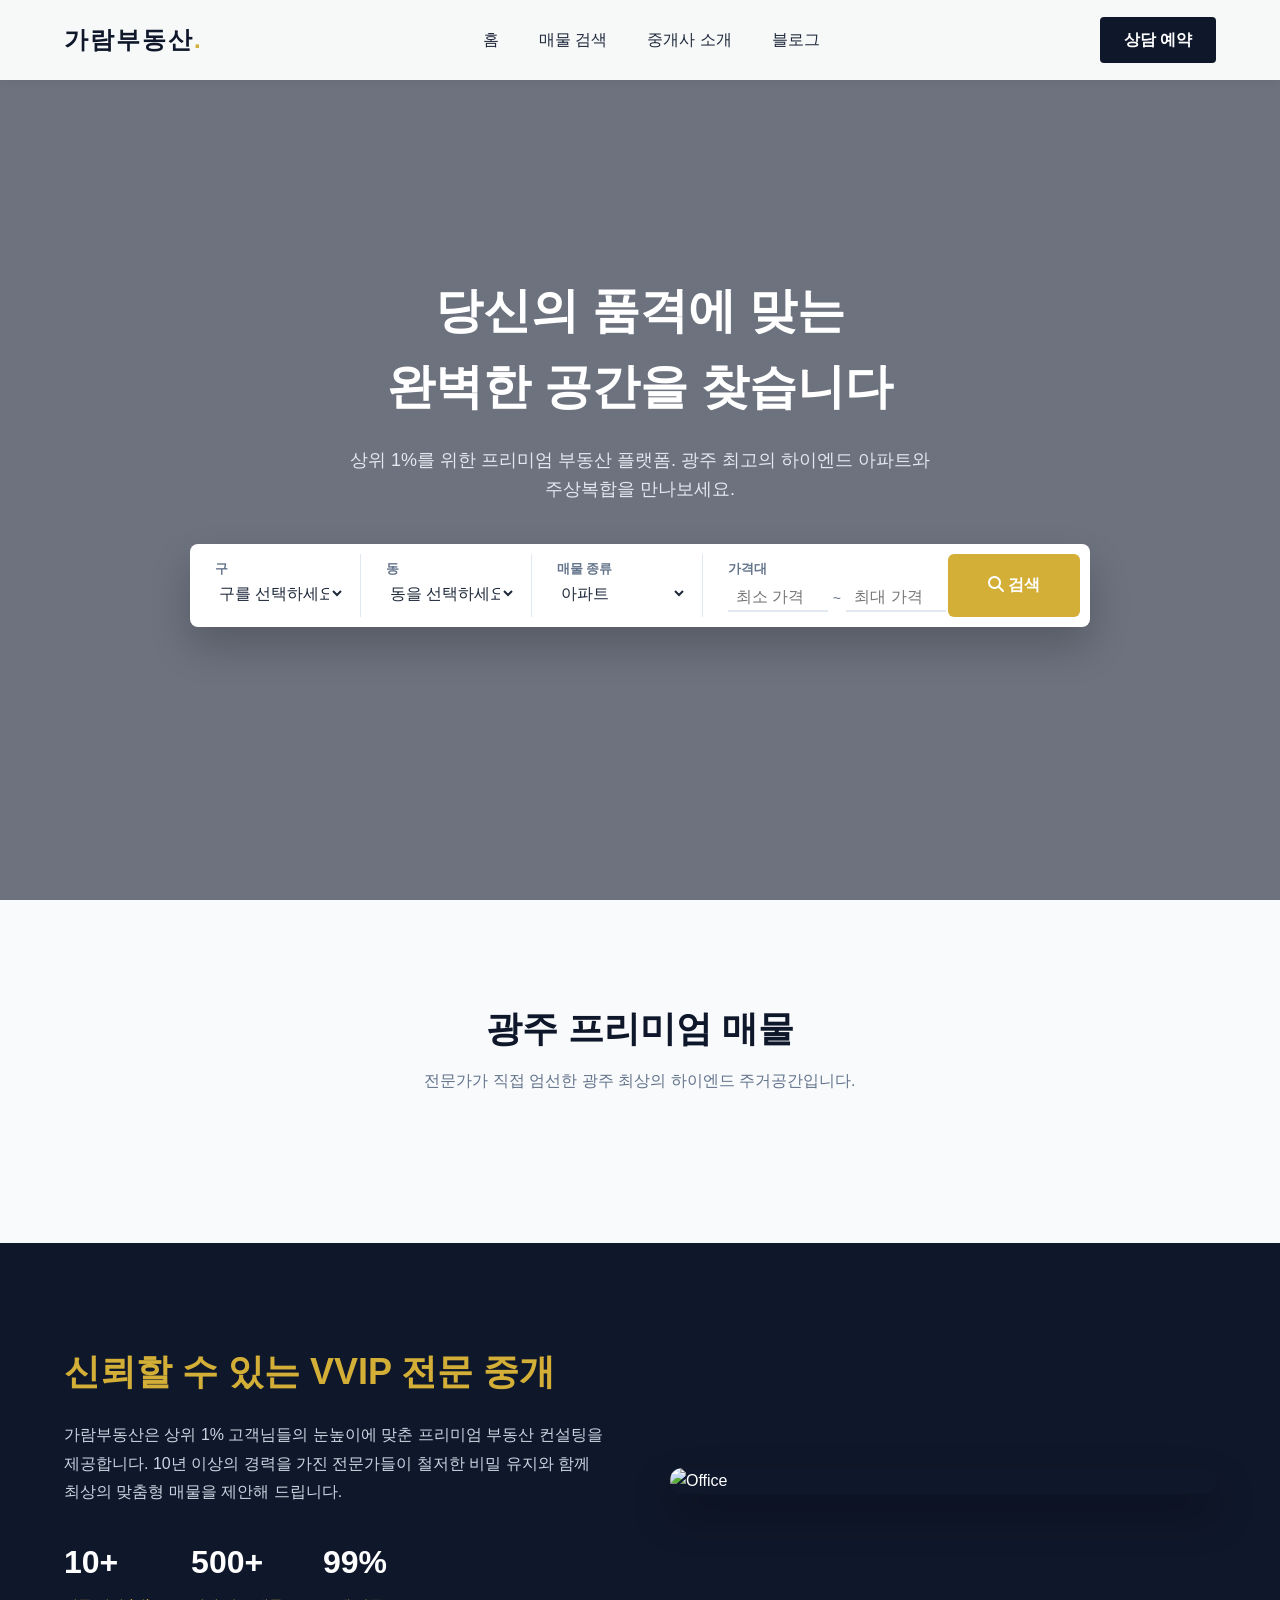
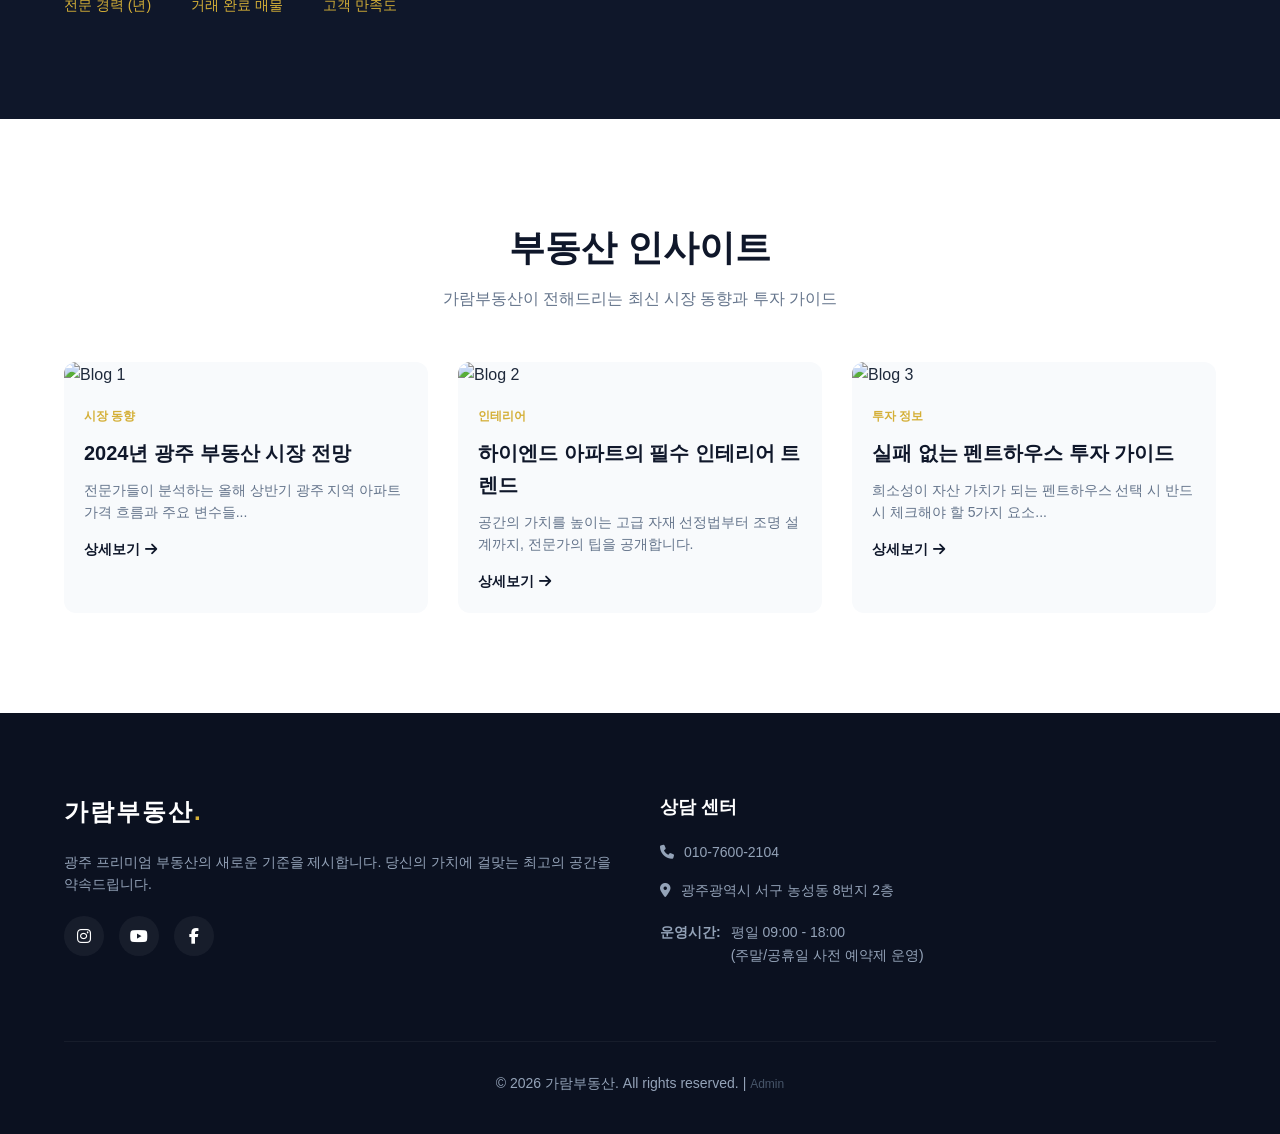
==== index.html @ f29c0785 "Cleanup footer: remove Quick Links and email" ====
<!DOCTYPE html>
<html lang="ko">
<head>
    <meta charset="UTF-8">
    <meta name="viewport" content="width=device-width, initial-scale=1.0">
    <title>가람부동산 | 프리미엄 부동산</title>
    <!-- 폰트: Pretendard -->
    <link rel="stylesheet" as="style" crossorigin href="https://cdn.jsdelivr.net/gh/orioncactus/pretendard@v1.3.9/dist/web/static/pretendard.min.css" />
    <!-- 아이콘: FontAwesome -->
    <link rel="stylesheet" href="https://cdnjs.cloudflare.com/ajax/libs/font-awesome/6.4.0/css/all.min.css">
    
    <style>
        :root {
            --primary-color: #0F172A; /* 다크 네이비 */
            --accent-color: #D4AF37; /* 고급스러운 골드 */
            --bg-color: #F8FAFC; /* 아주 밝은 쿨그레이 */
            --text-main: #1E293B; /* 짙은 그레이 */
            --text-light: #64748B; /* 중간 그레이 */
            --white: #FFFFFF;
        }

        * {
            margin: 0;
            padding: 0;
            box-sizing: border-box;
            font-family: 'Pretendard', sans-serif;
        }

        body {
            background-color: var(--bg-color);
            color: var(--text-main);
            line-height: 1.6;
        }

        body.modal-open {
            overflow: hidden;
        }

        a {
            text-decoration: none;
            color: inherit;
        }

        li {
            list-style: none;
        }

        /* Header */
        header {
            position: fixed;
            top: 0;
            width: 100%;
            height: 80px;
            background-color: rgba(255, 255, 255, 0.95);
            backdrop-filter: blur(10px);
            display: flex;
            align-items: center;
            justify-content: space-between;
            padding: 0 5%;
            z-index: 1000;
            box-shadow: 0 2px 10px rgba(0,0,0,0.05);
            transition: all 0.3s ease;
        }

        header.scrolled {
            height: 70px;
            background-color: rgba(255, 255, 255, 0.98);
        }

        .logo {
            font-size: 24px;
            font-weight: 800;
            color: var(--primary-color);
            letter-spacing: 2px;
        }

        .logo span {
            color: var(--accent-color);
        }

        nav ul {
            display: flex;
            gap: 40px;
        }

        nav a {
            font-size: 16px;
            font-weight: 500;
            color: var(--text-main);
            transition: color 0.3s ease;
        }

        nav a:hover {
            color: var(--accent-color);
        }

        .btn-contact {
            padding: 10px 24px;
            background-color: var(--primary-color);
            color: var(--white);
            border-radius: 4px;
            font-weight: 600;
            transition: background-color 0.3s ease;
        }

        .btn-contact:hover {
            background-color: #1e293b;
        }

        /* Hero Section */
        .hero {
            height: 100vh;
            min-height: 600px;
            background: linear-gradient(rgba(15, 23, 42, 0.6), rgba(15, 23, 42, 0.6)), url('https://images.unsplash.com/photo-1542361345-89e58247f2d5?ixlib=rb-4.0.3&auto=format&fit=crop&w=1920&q=80') center/cover no-repeat;
            display: flex;
            flex-direction: column;
            justify-content: center;
            align-items: center;
            text-align: center;
            padding: 0 20px;
            margin-top: 0;
        }

        .hero h1 {
            color: var(--white);
            font-size: 48px;
            font-weight: 700;
            margin-bottom: 20px;
            animation: fadeInUp 1s ease;
        }

        .hero p {
            color: #e2e8f0;
            font-size: 18px;
            margin-bottom: 40px;
            max-width: 600px;
            animation: fadeInUp 1s ease 0.2s;
            animation-fill-mode: both;
        }

        /* Search Bar */
        .search-container {
            background: var(--white);
            padding: 10px;
            border-radius: 8px;
            display: flex;
            gap: 10px;
            width: 100%;
            max-width: 900px;
            box-shadow: 0 20px 40px rgba(0,0,0,0.2);
            animation: fadeInUp 1s ease 0.4s;
            animation-fill-mode: both;
            flex-wrap: wrap;
        }

        .search-box {
            flex: 1;
            display: flex;
            flex-direction: column;
            text-align: left;
            padding: 5px 15px;
            border-right: 1px solid #e2e8f0;
            min-width: 140px;
        }

        .search-box:last-of-type {
            border-right: none;
        }

        .search-box.price-box {
            flex: 1.5;
            min-width: 220px;
        }

        .search-box label {
            font-size: 13px;
            color: var(--text-light);
            font-weight: 600;
            margin-bottom: 5px;
        }

        .search-box select, .search-box input {
            border: none;
            outline: none;
            font-size: 16px;
            color: var(--text-main);
            font-weight: 500;
            background: transparent;
            width: 100%;
            cursor: pointer;
        }

        .price-input-group {
            display: flex;
            align-items: center;
            gap: 5px;
        }

        .price-input-group input {
            width: 100px;
            border-bottom: 2px solid #e2e8f0;
            padding: 4px 0;
            text-align: center;
            cursor: text;
        }

        .price-input-group input:focus {
            border-bottom: 2px solid var(--accent-color);
        }

        .price-input-group span {
            font-size: 14px;
            color: var(--text-light);
        }

        .btn-search {
            background-color: var(--accent-color);
            color: var(--white);
            border: none;
            border-radius: 6px;
            padding: 0 40px;
            font-size: 16px;
            font-weight: 600;
            cursor: pointer;
            transition: background-color 0.3s ease;
        }

        .btn-search:hover {
            background-color: #b8972c;
        }

        /* Featured Listings */
        .section-title {
            text-align: center;
            margin-bottom: 50px;
        }

        .section-title h2 {
            font-size: 36px;
            color: var(--primary-color);
            margin-bottom: 10px;
        }

        .section-title p {
            color: var(--text-light);
            font-size: 16px;
        }

        .featured {
            padding: 100px 5%;
            max-width: 1400px;
            margin: 0 auto;
        }

        .grid-container {
            display: grid;
            grid-template-columns: repeat(auto-fill, minmax(350px, 1fr));
            gap: 30px;
        }

        .card {
            background: var(--white);
            border-radius: 12px;
            overflow: hidden;
            box-shadow: 0 10px 20px rgba(0,0,0,0.03);
            transition: transform 0.4s ease, box-shadow 0.4s ease;
            position: relative;
            cursor: pointer;
        }

        .card:hover {
            transform: translateY(-10px);
            box-shadow: 0 20px 40px rgba(0,0,0,0.1);
        }

        .card-img {
            width: 100%;
            height: 250px;
            object-fit: cover;
            transition: transform 0.5s ease;
        }

        .card:hover .card-img {
            transform: scale(1.05);
        }

        .card-img-wrapper {
            overflow: hidden;
            position: relative;
        }

        .badge {
            position: absolute;
            top: 20px;
            left: 20px;
            background: var(--primary-color);
            color: var(--white);
            padding: 6px 12px;
            border-radius: 4px;
            font-size: 12px;
            font-weight: 600;
            z-index: 2;
        }

        .card-content {
            padding: 25px;
        }

        .price {
            font-size: 24px;
            font-weight: 700;
            color: var(--primary-color);
            margin-bottom: 10px;
        }

        .title {
            font-size: 18px;
            font-weight: 600;
            margin-bottom: 8px;
            color: var(--text-main);
        }
        
        .card:hover .title {
            color: var(--accent-color);
        }

        .address {
            color: var(--text-light);
            font-size: 14px;
            margin-bottom: 20px;
            display: flex;
            align-items: center;
            gap: 6px;
        }

        .features {
            display: flex;
            justify-content: space-between;
            border-top: 1px solid #f1f5f9;
            padding-top: 15px;
            color: var(--text-light);
            font-size: 14px;
            font-weight: 500;
        }

        .features span {
            display: flex;
            align-items: center;
            gap: 6px;
        }

        /* Modal Styles */
        .modal-overlay {
            position: fixed;
            top: 0;
            left: 0;
            width: 100%;
            height: 100%;
            background: rgba(15, 23, 42, 0.85);
            backdrop-filter: blur(8px);
            z-index: 2000;
            display: none;
            align-items: center;
            justify-content: center;
            padding: 20px;
            opacity: 0;
            transition: opacity 0.3s ease;
        }

        .modal-overlay.active {
            display: flex;
            opacity: 1;
        }

        .modal-content {
            background: var(--white);
            border-radius: 12px;
            width: 100%;
            max-width: 900px;
            max-height: 90vh;
            overflow-y: auto;
            position: relative;
            transform: translateY(20px);
            transition: transform 0.3s ease;
            box-shadow: 0 25px 50px -12px rgba(0, 0, 0, 0.5);
        }

        .modal-overlay.active .modal-content {
            transform: translateY(0);
        }

        .modal-close {
            position: absolute;
            top: 20px;
            right: 20px;
            font-size: 24px;
            color: var(--white);
            cursor: pointer;
            z-index: 10;
            background: rgba(0,0,0,0.5);
            width: 40px;
            height: 40px;
            display: flex;
            align-items: center;
            justify-content: center;
            border-radius: 50%;
            transition: background 0.3s;
        }

        .modal-close:hover {
            background: var(--accent-color);
        }

        .modal-img-container {
            width: 100%;
            height: 450px;
            position: relative;
        }

        .modal-img-container img {
            width: 100%;
            height: 100%;
            object-fit: cover;
        }

        .modal-badge {
            position: absolute;
            top: 20px;
            left: 20px;
            background: var(--accent-color);
            color: var(--white);
            padding: 6px 16px;
            border-radius: 4px;
            font-size: 14px;
            font-weight: 600;
        }

        .modal-body {
            padding: 40px;
        }

        .modal-header {
            display: flex;
            justify-content: space-between;
            align-items: flex-start;
            margin-bottom: 20px;
            flex-wrap: wrap;
            gap: 20px;
        }

        .modal-title-area h2 {
            font-size: 32px;
            color: var(--primary-color);
            margin-bottom: 8px;
        }

        .modal-title-area p {
            color: var(--text-light);
            font-size: 16px;
            display: flex;
            align-items: center;
            gap: 8px;
        }

        .modal-price {
            font-size: 36px;
            font-weight: 700;
            color: var(--accent-color);
            text-align: right;
        }

        .modal-price span {
            display: block;
            font-size: 14px;
            color: var(--text-light);
            font-weight: 500;
            margin-top: 4px;
        }

        .modal-features {
            display: flex;
            gap: 30px;
            background: var(--bg-color);
            padding: 20px 30px;
            border-radius: 8px;
            margin-bottom: 30px;
            flex-wrap: wrap;
        }

        .modal-feature-item {
            display: flex;
            align-items: center;
            gap: 12px;
            font-size: 18px;
            font-weight: 600;
            color: var(--primary-color);
        }

        .modal-feature-item i {
            color: var(--accent-color);
            font-size: 24px;
        }

        .modal-desc-box h4 {
            font-size: 20px;
            color: var(--primary-color);
            margin-bottom: 15px;
            border-bottom: 2px solid var(--accent-color);
            display: inline-block;
            padding-bottom: 5px;
        }

        .modal-desc {
            font-size: 16px;
            line-height: 1.8;
            color: var(--text-main);
            margin-bottom: 40px;
            white-space: pre-line;
        }

        .modal-action {
            display: flex;
            gap: 15px;
        }

        .btn-primary {
            flex: 1;
            padding: 16px;
            background-color: var(--primary-color);
            color: var(--white);
            border: none;
            border-radius: 8px;
            font-size: 18px;
            font-weight: 600;
            cursor: pointer;
            transition: background-color 0.3s;
        }

        .btn-primary:hover {
            background-color: #1e293b;
        }

        .btn-outline {
            flex: 1;
            padding: 16px;
            background-color: transparent;
            color: var(--primary-color);
            border: 2px solid var(--primary-color);
            border-radius: 8px;
            font-size: 18px;
            font-weight: 600;
            cursor: pointer;
            transition: all 0.3s;
        }

        .btn-outline:hover {
            background-color: var(--primary-color);
            color: var(--white);
        }

        /* About Us */
        .about {
            background-color: var(--primary-color);
            color: var(--white);
            padding: 100px 5%;
        }

        .about-content {
            max-width: 1400px;
            margin: 0 auto;
            display: flex;
            align-items: center;
            gap: 60px;
            flex-wrap: wrap;
        }

        .about-text {
            flex: 1;
            min-width: 300px;
        }

        .about-text h2 {
            font-size: 36px;
            margin-bottom: 20px;
            color: var(--accent-color);
        }

        .about-text p {
            color: #cbd5e1;
            font-size: 16px;
            margin-bottom: 30px;
            line-height: 1.8;
        }

        .stats {
            display: flex;
            gap: 40px;
            flex-wrap: wrap;
        }

        .stat-item h3 {
            font-size: 32px;
            color: var(--white);
            margin-bottom: 5px;
        }

        .stat-item p {
            font-size: 14px;
            color: var(--accent-color);
            margin-bottom: 0;
        }

        .about-img {
            flex: 1;
            min-width: 300px;
            border-radius: 12px;
            overflow: hidden;
            box-shadow: 0 20px 40px rgba(0,0,0,0.3);
        }

        .about-img img {
            width: 100%;
            height: auto;
            display: block;
        }

        /* Blog Section on Home */
        .blog-home {
            padding: 100px 5%;
            background-color: var(--white);
        }

        .blog-grid {
            display: grid;
            grid-template-columns: repeat(auto-fill, minmax(300px, 1fr));
            gap: 30px;
            max-width: 1400px;
            margin: 0 auto;
        }

        .blog-card {
            background: var(--bg-color);
            border-radius: 12px;
            overflow: hidden;
            transition: all 0.3s ease;
        }

        .blog-card:hover {
            transform: translateY(-5px);
            box-shadow: 0 10px 30px rgba(0,0,0,0.1);
        }

        .blog-card img {
            width: 100%;
            height: 200px;
            object-fit: cover;
        }

        .blog-card-content {
            padding: 20px;
        }

        .blog-category {
            font-size: 12px;
            font-weight: 700;
            color: var(--accent-color);
            text-transform: uppercase;
            margin-bottom: 10px;
            display: block;
        }

        .blog-card h3 {
            font-size: 20px;
            color: var(--primary-color);
            margin-bottom: 10px;
        }

        .blog-card p {
            font-size: 14px;
            color: var(--text-light);
            margin-bottom: 15px;
        }

        .blog-more {
            font-size: 14px;
            font-weight: 600;
            color: var(--primary-color);
            display: flex;
            align-items: center;
            gap: 5px;
        }

        /* Footer */
        footer {
            background-color: #0b1120;
            color: #94a3b8;
            padding: 80px 5% 40px;
        }

        .footer-content {
            max-width: 1400px;
            margin: 0 auto;
            display: grid;
            grid-template-columns: repeat(auto-fit, minmax(250px, 1fr));
            gap: 40px;
            margin-bottom: 60px;
        }

        .footer-col h4 {
            color: var(--white);
            font-size: 18px;
            margin-bottom: 20px;
            font-weight: 600;
        }

        .footer-col p {
            margin-bottom: 15px;
            font-size: 14px;
            display: flex;
            align-items: flex-start;
            gap: 10px;
        }

        .footer-col ul li {
            margin-bottom: 12px;
        }

        .footer-col ul a {
            font-size: 14px;
            transition: color 0.3s ease;
        }

        .footer-col ul a:hover {
            color: var(--accent-color);
        }

        .social-links {
            display: flex;
            gap: 15px;
        }

        .social-links a {
            width: 40px;
            height: 40px;
            background: rgba(255,255,255,0.05);
            display: flex;
            align-items: center;
            justify-content: center;
            border-radius: 50%;
            color: var(--white);
            transition: all 0.3s ease;
        }

        .social-links a:hover {
            background: var(--accent-color);
            color: var(--white);
        }

        .footer-bottom {
            max-width: 1400px;
            margin: 0 auto;
            text-align: center;
            padding-top: 30px;
            border-top: 1px solid rgba(255,255,255,0.05);
            font-size: 14px;
        }

        /* Animations */
        @keyframes fadeInUp {
            from {
                opacity: 0;
                transform: translateY(20px);
            }
            to {
                opacity: 1;
                transform: translateY(0);
            }
        }

        /* Mobile Menu */
        .mobile-menu-btn {
            display: none;
            font-size: 24px;
            cursor: pointer;
            color: var(--primary-color);
        }

        /* Responsive */
        @media (max-width: 900px) {
            .hero h1 {
                font-size: 36px;
            }
            .search-container {
                flex-direction: column;
                background: transparent;
                box-shadow: none;
            }
            .search-box {
                background: var(--white);
                border-right: none;
                border-bottom: 1px solid #e2e8f0;
                border-radius: 8px;
                margin-bottom: 10px;
            }
            .btn-search {
                padding: 15px;
                border-radius: 8px;
            }
        }

        @media (max-width: 768px) {
            nav ul {
                display: none;
            }
            .mobile-menu-btn {
                display: block;
            }
            .btn-contact {
                display: none;
            }
            .about-content {
                flex-direction: column;
            }
            .about-img {
                width: 100%;
            }
            .grid-container {
                grid-template-columns: 1fr;
            }
            .modal-header {
                flex-direction: column;
            }
            .modal-price {
                text-align: left;
            }
            .modal-action {
                flex-direction: column;
            }
        }
    </style>
</head>
<body>

    <!-- Header -->
    <header id="header">
        <a href="#" class="logo">가람부동산<span>.</span></a>
        <nav>
            <ul>
                <li><a href="#hero">홈</a></li>
                <li><a href="#featured">매물 검색</a></li>
                <li><a href="#about">중개사 소개</a></li>
                <li><a href="blog.html">블로그</a></li>
            </ul>
        </nav>
        <a href="#contact" class="btn-contact">상담 예약</a>
        <i class="fa-solid fa-bars mobile-menu-btn"></i>
    </header>

    <!-- Hero Section -->
    <section id="hero" class="hero">
        <h1>당신의 품격에 맞는<br> 완벽한 공간을 찾습니다</h1>
        <p>상위 1%를 위한 프리미엄 부동산 플랫폼. 광주 최고의 하이엔드 아파트와 주상복합을 만나보세요.</p>
        
        <div class="search-container">
            <div class="search-box">
                <label>구</label>
                <select id="gu-select" onchange="updateDongs()">
                    <option value="">구를 선택하세요</option>
                    <option value="북구">북구</option>
                    <option value="서구">서구</option>
                    <option value="남구">남구</option>
                    <option value="동구">동구</option>
                    <option value="광산구">광산구</option>
                </select>
            </div>
            <div class="search-box">
                <label>동</label>
                <select id="dong-select">
                    <option value="">동을 선택하세요</option>
                </select>
            </div>
            <div class="search-box">
                <label>매물 종류</label>
                <select id="property-type">
                    <option value="아파트">아파트</option>
                    <option value="주택">주택</option>
                    <option value="상가">상가</option>
                    <option value="토지">토지</option>
                    <option value="건물">건물</option>
                    <option value="분양권">분양권</option>
                    <option value="그 외">그 외</option>
                </select>
            </div>
            <div class="search-box price-box">
                <label>가격대</label>
                <div class="price-input-group">
                    <input type="number" id="min-price" placeholder="최소 가격" min="0">
                    <span>~</span>
                    <input type="number" id="max-price" placeholder="최대 가격" min="0">
                </div>
            </div>
            <button class="btn-search"><i class="fa-solid fa-magnifying-glass"></i> 검색</button>
        </div>
    </section>

    <!-- Featured Listings -->
    <section id="featured" class="featured">
        <div class="section-title">
            <h2>광주 프리미엄 매물</h2>
            <p>전문가가 직접 엄선한 광주 최상의 하이엔드 주거공간입니다.</p>
        </div>

        <div class="grid-container" id="property-grid">
            <!-- Cards will be generated by JavaScript -->
        </div>
    </section>

    <!-- Modal Background & Content -->
    <div class="modal-overlay" id="property-modal">
        <div class="modal-content">
            <div class="modal-close" onclick="closeModal()"><i class="fa-solid fa-xmark"></i></div>
            <div class="modal-img-container">
                <div class="modal-badge" id="modal-badge">매매</div>
                <img src="" alt="Property Detail" id="modal-img">
            </div>
            <div class="modal-body">
                <div class="modal-header">
                    <div class="modal-title-area">
                        <h2 id="modal-title">아파트 이름</h2>
                        <p><i class="fa-solid fa-location-dot"></i> <span id="modal-address">주소</span></p>
                    </div>
                    <div class="modal-price">
                        <span id="modal-price-type">매매가</span>
                        <div id="modal-price">0억</div>
                    </div>
                </div>

                <div class="modal-features">
                    <div class="modal-feature-item">
                        <i class="fa-solid fa-bed"></i> 방 <span id="modal-beds">0</span>개
                    </div>
                    <div class="modal-feature-item">
                        <i class="fa-solid fa-bath"></i> 욕실 <span id="modal-baths">0</span>개
                    </div>
                    <div class="modal-feature-item">
                        <i class="fa-solid fa-ruler-combined"></i> <span id="modal-area">0㎡</span>
                    </div>
                </div>

                <div class="modal-desc-box">
                    <h4>상세 설명</h4>
                    <p class="modal-desc" id="modal-desc">상세 설명 내용이 여기에 들어갑니다.</p>
                </div>

                <div class="modal-action">
                    <button class="btn-primary"><i class="fa-solid fa-phone"></i> 담당자 전화연결</button>
                    <button class="btn-outline"><i class="fa-solid fa-calendar-check"></i> 방문 예약하기</button>
                </div>
            </div>
        </div>
    </div>

    <!-- About Section -->
    <section id="about" class="about">
        <div class="about-content">
            <div class="about-text">
                <h2>신뢰할 수 있는 VVIP 전문 중개</h2>
                <p>가람부동산은 상위 1% 고객님들의 눈높이에 맞춘 프리미엄 부동산 컨설팅을 제공합니다. 10년 이상의 경력을 가진 전문가들이 철저한 비밀 유지와 함께 최상의 맞춤형 매물을 제안해 드립니다.</p>
                <div class="stats">
                    <div class="stat-item">
                        <h3>10+</h3>
                        <p>전문 경력 (년)</p>
                    </div>
                    <div class="stat-item">
                        <h3>500+</h3>
                        <p>거래 완료 매물</p>
                    </div>
                    <div class="stat-item">
                        <h3>99%</h3>
                        <p>고객 만족도</p>
                    </div>
                </div>
            </div>
            <div class="about-img">
                <img src="https://images.unsplash.com/photo-1560518883-ce09059eeffa?ixlib=rb-4.0.3&auto=format&fit=crop&w=800&q=80" alt="Office">
            </div>
        </div>
    </section>

        <!-- Blog Feature Section -->
        <section id="blog-home" class="blog-home">
            <div class="section-title">
                <h2>부동산 인사이트</h2>
                <p>가람부동산이 전해드리는 최신 시장 동향과 투자 가이드</p>
            </div>
            <div class="blog-grid">
                <article class="blog-card">
                    <img src="https://images.unsplash.com/photo-1560518883-ce09059eeffa?ixlib=rb-4.0.3&auto=format&fit=crop&w=800&q=80" alt="Blog 1">
                    <div class="blog-card-content">
                        <span class="blog-category">시장 동향</span>
                        <h3>2024년 광주 부동산 시장 전망</h3>
                        <p>전문가들이 분석하는 올해 상반기 광주 지역 아파트 가격 흐름과 주요 변수들...</p>
                        <a href="blog-post-1.html" class="blog-more">상세보기 <i class="fa-solid fa-arrow-right"></i></a>
                    </div>
                </article>
                <article class="blog-card">
                    <img src="https://images.unsplash.com/photo-1582408921715-18e7806367c1?ixlib=rb-4.0.3&auto=format&fit=crop&w=800&q=80" alt="Blog 2">
                    <div class="blog-card-content">
                        <span class="blog-category">인테리어</span>
                        <h3>하이엔드 아파트의 필수 인테리어 트렌드</h3>
                        <p>공간의 가치를 높이는 고급 자재 선정법부터 조명 설계까지, 전문가의 팁을 공개합니다.</p>
                        <a href="blog-post-2.html" class="blog-more">상세보기 <i class="fa-solid fa-arrow-right"></i></a>
                    </div>
                </article>
                <article class="blog-card">
                    <img src="https://images.unsplash.com/photo-1448630360428-65ff2c0257ef?ixlib=rb-4.0.3&auto=format&fit=crop&w=800&q=80" alt="Blog 3">
                    <div class="blog-card-content">
                        <span class="blog-category">투자 정보</span>
                        <h3>실패 없는 펜트하우스 투자 가이드</h3>
                        <p>희소성이 자산 가치가 되는 펜트하우스 선택 시 반드시 체크해야 할 5가지 요소...</p>
                        <a href="blog-post-3.html" class="blog-more">상세보기 <i class="fa-solid fa-arrow-right"></i></a>
                    </div>
                </article>
            </div>
        </section>

    </main>

    <!-- Footer -->
    <footer id="contact">
        <div class="footer-content">
            <div class="footer-col">
                <a href="#" class="logo" style="color:var(--white);">가람부동산<span style="color:var(--accent-color);">.</span></a>
                <p style="margin-top:20px; color:#94a3b8;">광주 프리미엄 부동산의 새로운 기준을 제시합니다. 당신의 가치에 걸맞는 최고의 공간을 약속드립니다.</p>
                <div class="social-links" style="margin-top:20px;">
                    <a href="#"><i class="fa-brands fa-instagram"></i></a>
                    <a href="#"><i class="fa-brands fa-youtube"></i></a>
                    <a href="#"><i class="fa-brands fa-facebook-f"></i></a>
                </div>
            </div>
            <div class="footer-col">
                <h4>상담 센터</h4>
                <p><i class="fa-solid fa-phone" style="margin-top:4px;"></i> 010-7600-2104</p>
                <p><i class="fa-solid fa-location-dot" style="margin-top:4px;"></i> 광주광역시 서구 농성동 8번지 2층</p>
                <p style="margin-top:20px;"><strong>운영시간:</strong> 평일 09:00 - 18:00<br>(주말/공휴일 사전 예약제 운영)</p>
            </div>
        </div>
        <div class="footer-bottom">
            &copy; 2026 가람부동산. All rights reserved. | <a href="admin-login.html" style="color: #475569; font-size: 12px;">Admin</a>
        </div>
    </footer>

    <!-- Firebase SDK Scripts -->
    <script type="importmap">
    {
      "imports": {
        "firebase/app": "https://www.gstatic.com/firebasejs/10.7.1/firebase-app.js",
        "firebase/firestore": "https://www.gstatic.com/firebasejs/10.7.1/firebase-firestore.js"
      }
    }
    </script>

    <script type="module">
        import { initializeApp } from "firebase/app";
        import { getFirestore, collection, getDocs, query, orderBy, limit } from "firebase/firestore";

        // Firebase 설정 (사용자 제공)
        const firebaseConfig = {
          apiKey: "AIzaSyC4bxl2efr-a2qlCv9zclP-kaL106Bpvxc",
          authDomain: "garambudongsan.firebaseapp.com",
          projectId: "garambudongsan",
          storageBucket: "garambudongsan.firebasestorage.app",
          messagingSenderId: "610338625520",
          appId: "1:610338625520:web:7c113deb9334a302b62f35"
        };

        // Firebase 초기화
        const app = initializeApp(firebaseConfig);
        const db = getFirestore(app);

        // 구/동 선택 로직
        const dongData = {
            "동구": ["전체", "충장동", "동명동", "계림동", "산수동", "지산동", "서남동", "학동", "학운동", "지원동"],
            "서구": ["전체", "양동", "농성동", "광천동", "유덕동", "치평동", "상무동", "화정동", "서창동", "금호동", "풍암동", "동천동"],
            "남구": ["전체", "양림동", "방림동", "봉선동", "사직동", "월산동", "백운동", "주월동", "효덕동", "송암동", "대촌동"],
            "북구": ["전체", "중흥동", "중앙동", "임동", "신안동", "용봉동", "운암동", "동림동", "우산동", "풍향동", "문화동", "문흥동", "두암동", "삼각동", "일곡동", "매곡동", "오치동", "건국동", "양산동", "신용동"],
            "광산구": ["전체", "송정동", "도산동", "신흥동", "어룡동", "우산동", "월곡동", "비아동", "첨단동", "신가동", "운남동", "수완동", "하남동", "임곡동", "동곡동", "평동", "삼도동", "본량동"]
        };

        window.updateDongs = function() {
            const guSelect = document.getElementById('gu-select');
            const dongSelect = document.getElementById('dong-select');
            const selectedGu = guSelect.value;

            dongSelect.innerHTML = '<option value="">동을 선택하세요</option>';

            if (selectedGu && dongData[selectedGu]) {
                dongData[selectedGu].forEach(dong => {
                    const option = document.createElement('option');
                    option.value = dong;
                    option.innerText = dong;
                    dongSelect.appendChild(option);
                });
            }
        }

        // Header scroll effect
        window.addEventListener('scroll', () => {
            const header = document.getElementById('header');
            if (window.scrollY > 50) {
                header.classList.add('scrolled');
            } else {
                header.classList.remove('scrolled');
            }
        });

        // Property Data (광주 핵심 매물 위주 - 기존 데이터 보존 용도)
        const staticProperties = [
            {
                id: "static_1",
                badge: '매매',
                badgeColor: '#0F172A',
                image: 'https://images.unsplash.com/photo-1545324418-cc1a3fa10c00?ixlib=rb-4.0.3&auto=format&fit=crop&w=800&q=80',
                price: '22억',
                title: '봉선동 제일풍경채 엘리트파크',
                address: '광주시 남구 봉선동',
                beds: 4,
                baths: 2,
                area: '165㎡ (50평)',
                description: '광주의 강남으로 불리는 봉선동의 랜드마크 아파트입니다.\n뛰어난 학군을 자랑하며 단지 내 최고급 커뮤니티 시설이 완비되어 있습니다.'
            },
            {
                id: "static_2",
                badge: '전세',
                badgeColor: '#475569',
                image: 'https://images.unsplash.com/photo-1486406146926-c627a92ad1ab?ixlib=rb-4.0.3&auto=format&fit=crop&w=800&q=80',
                price: '14억',
                title: '상무지구 갤러리 303',
                address: '광주시 서구 치평동',
                beds: 4,
                baths: 3,
                area: '231㎡ (70평)',
                description: '광주 최대 금융·상업 중심지 상무지구에 위치한 최고급 주상복합입니다.'
            }
        ];

        let allProperties = []; // Firestore + Static

        // Render Properties from Firestore
        const grid = document.getElementById('property-grid');
        
        async function loadAllContent() {
            // 1. 매물 불러오기
            try {
                const propQuery = query(collection(db, "properties"), orderBy("createdAt", "desc"));
                const propSnap = await getDocs(propQuery);
                
                const cloudProperties = [];
                propSnap.forEach(doc => {
                    cloudProperties.push({ ...doc.data(), id: doc.id });
                });

                allProperties = [...cloudProperties, ...staticProperties];
                renderGrid(allProperties);
            } catch (e) {
                console.error("Properties load error:", e);
                renderGrid(staticProperties);
            }

            // 2. 최신 블로그 글 불러오기
            renderRecentPosts();
        }

        function renderGrid(props) {
            grid.innerHTML = '';
            props.forEach(prop => {
                const addressHTML = prop.address ? `<p class="address"><i class="fa-solid fa-location-dot"></i> ${prop.address}</p>` : '';
                const cardHTML = `
                    <div class="card" onclick="openModal('${prop.id}')">
                        <div class="badge" style="background-color: ${prop.badgeColor || '#0F172A'}">${prop.badge}</div>
                        <div class="card-img-wrapper">
                            <img src="${prop.image}" alt="${prop.title}" class="card-img" onerror="this.src='https://images.unsplash.com/photo-1560518883-ce09059eeffa?ixlib=rb-4.0.3&auto=format&fit=crop&w=800&q=80'">
                        </div>
                        <div class="card-content">
                            <div class="price">${prop.price}</div>
                            <h3 class="title">${prop.title}</h3>
                            ${addressHTML}
                            <div class="features">
                                <span><i class="fa-solid fa-bed"></i> 방 ${prop.beds}개</span>
                                <span><i class="fa-solid fa-bath"></i> 욕실 ${prop.baths}개</span>
                                <span><i class="fa-solid fa-ruler-combined"></i> ${prop.area}</span>
                            </div>
                        </div>
                    </div>
                `;
                grid.innerHTML += cardHTML;
            });
        }

        async function renderRecentPosts() {
            const blogGrid = document.getElementById('blog-home-grid');
            if(!blogGrid) return;

            try {
                const blogQuery = query(collection(db, "posts"), orderBy("createdAt", "desc"), limit(3));
                const blogSnap = await getDocs(blogQuery);
                
                if(!blogSnap.empty) {
                    blogGrid.innerHTML = ''; // 기본 정적 데이터 제거
                    blogSnap.forEach(fbDoc => {
                        const p = fbDoc.data();
                        blogGrid.innerHTML += `
                            <article class="blog-card">
                                <img src="${p.image}" alt="${p.title}" onerror="this.src='https://images.unsplash.com/photo-1560518883-ce09059eeffa?ixlib=rb-4.0.3&auto=format&fit=crop&w=800&q=80'">
                                <div class="blog-card-content">
                                    <span class="blog-category">${p.category}</span>
                                    <h3>${p.title}</h3>
                                    <p>${p.excerpt}</p>
                                    <a href="blog-detail.html?fbid=${fbDoc.id}" class="blog-more">상세보기 <i class="fa-solid fa-arrow-right"></i></a>
                                </div>
                            </article>
                        `;
                    });
                }
            } catch(e) { console.error("Recent posts load error:", e); }
        }

        // Modal Logic
        const modal = document.getElementById('property-modal');
        
        window.openModal = function(id) {
            const prop = allProperties.find(p => p.id === id);
            if(prop) {
                document.getElementById('modal-img').src = prop.image;
                document.getElementById('modal-badge').innerText = prop.badge;
                document.getElementById('modal-badge').style.backgroundColor = prop.badgeColor;
                document.getElementById('modal-title').innerText = prop.title;
                document.getElementById('modal-address').innerText = prop.address || '정보 없음';
                document.getElementById('modal-price').innerText = prop.price;
                document.getElementById('modal-price-type').innerText = prop.badge.includes('전세') ? '전세가' : '매매가';
                
                document.getElementById('modal-beds').innerText = prop.beds;
                document.getElementById('modal-baths').innerText = prop.baths;
                document.getElementById('modal-area').innerText = prop.area;
                
                document.getElementById('modal-desc').innerText = prop.description;
                
                modal.classList.add('active');
                document.body.classList.add('modal-open');
            }
        }

        window.closeModal = function() {
            modal.classList.remove('active');
            document.body.classList.remove('modal-open');
        }

        modal.addEventListener('click', (e) => {
            if(e.target === modal) {
                window.closeModal();
            }
        });

        // Start loading
        loadAllContent();

    </script>
</body>
</html>
</body>
</html>
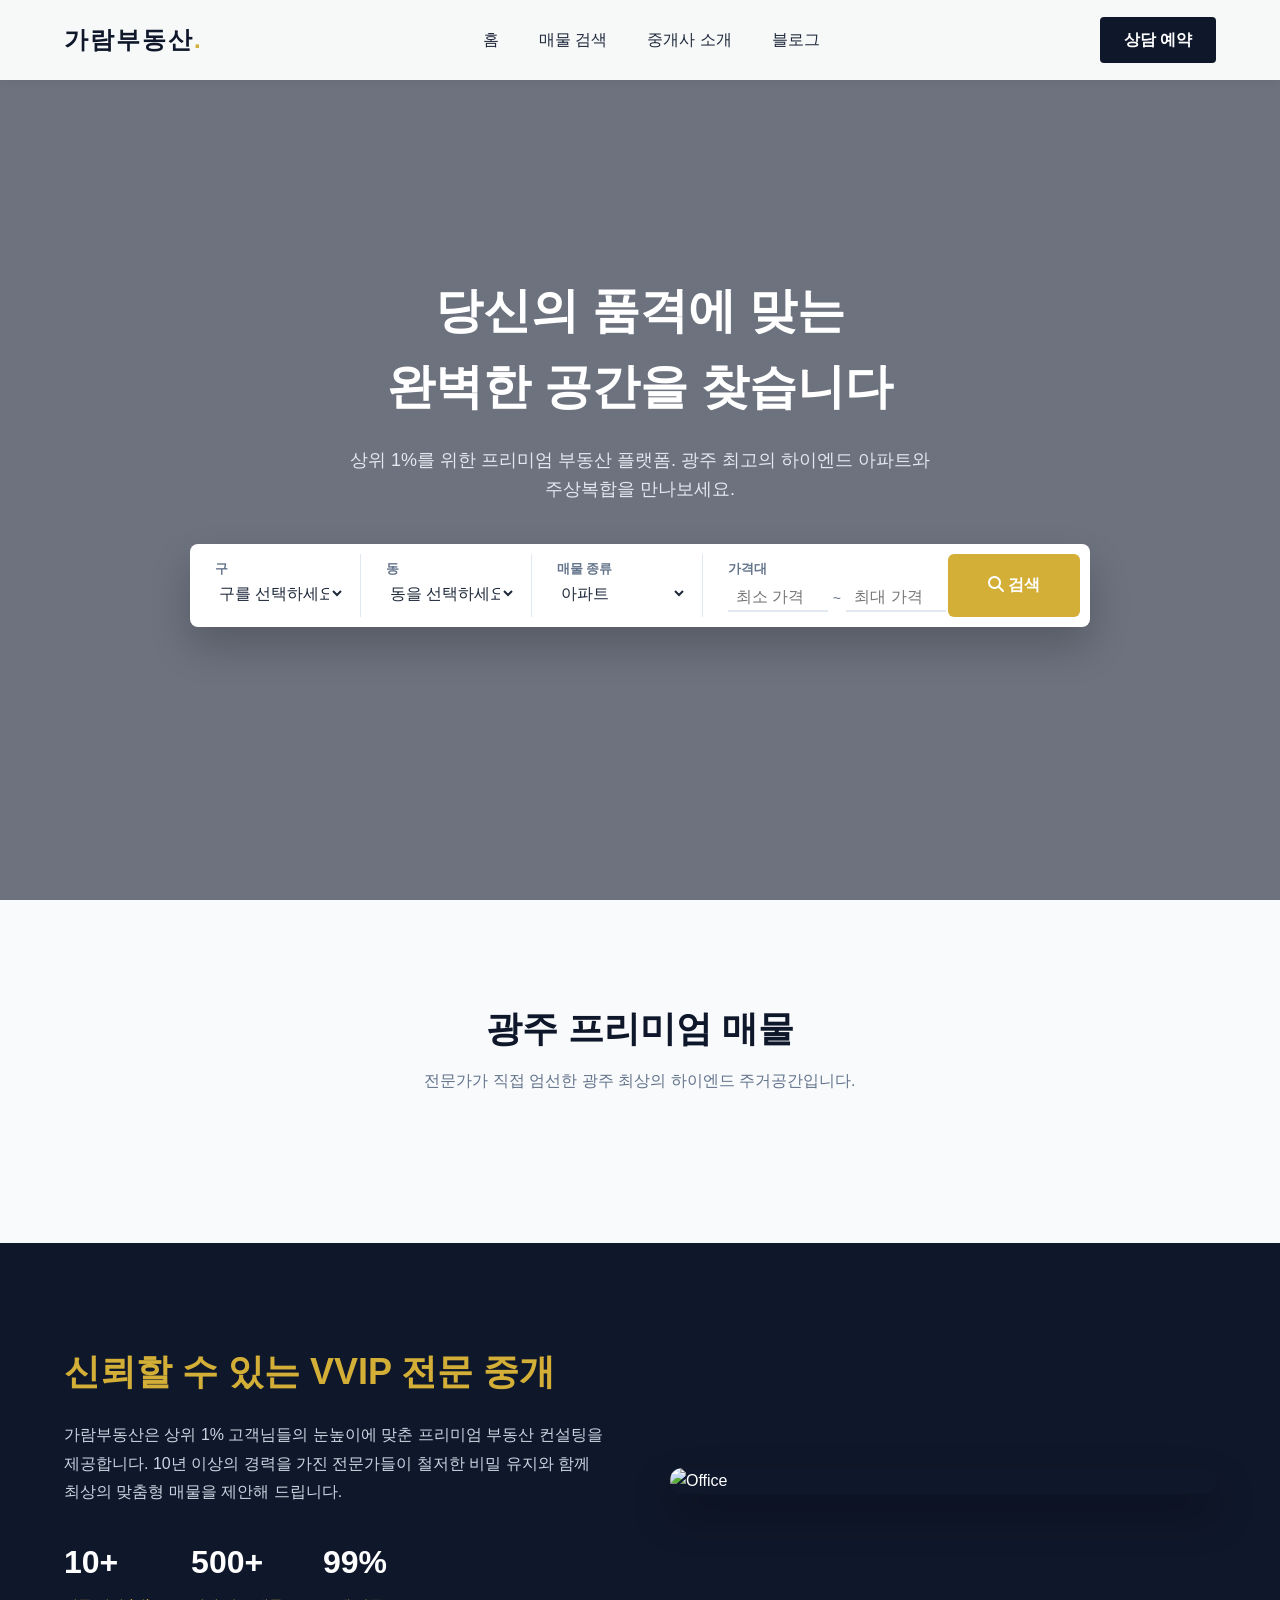
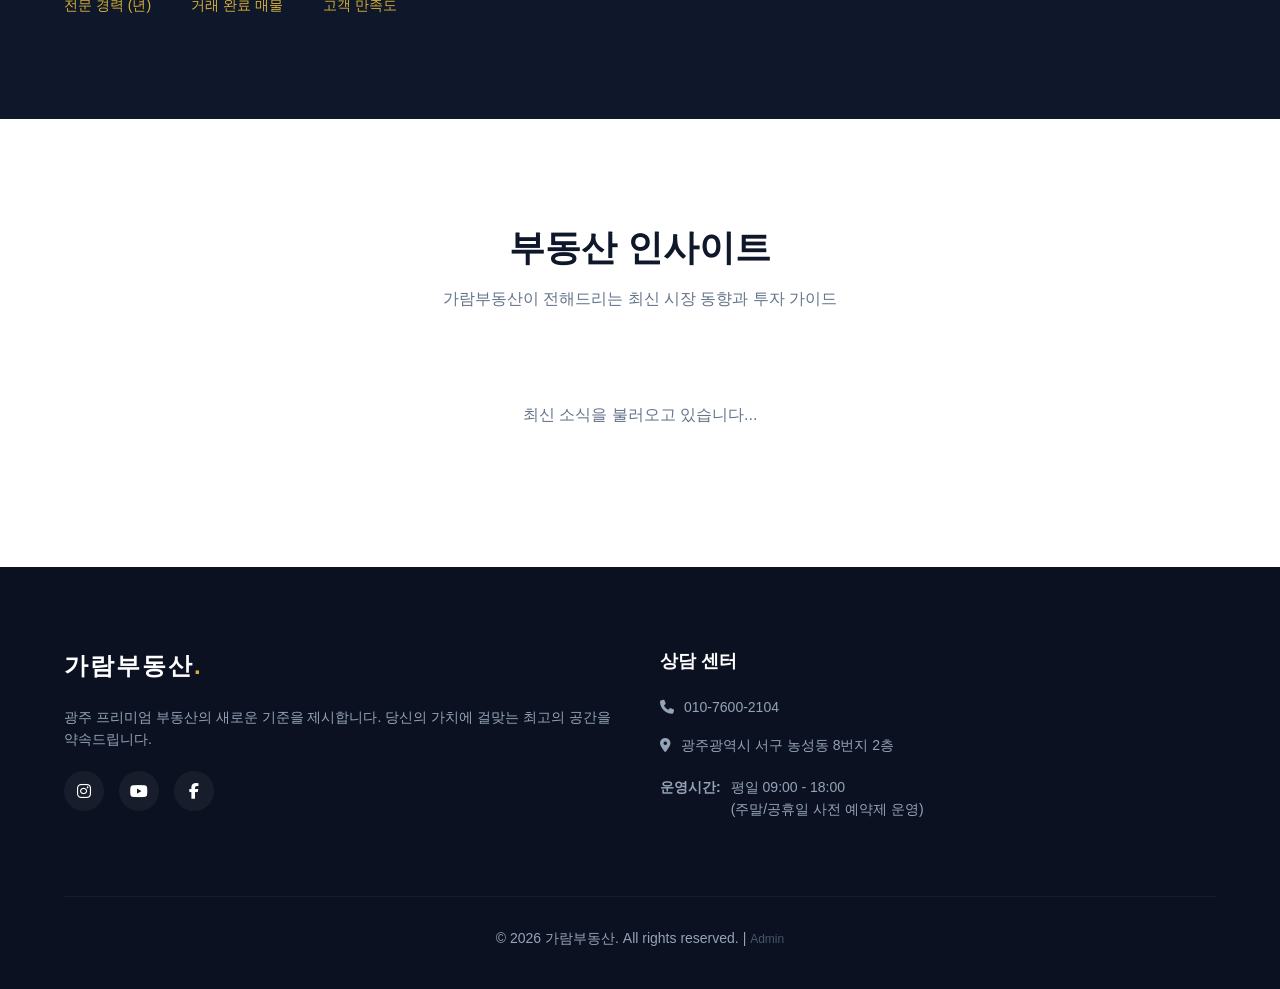
==== commit 599b2425: "Remove all static sample data" ====
--- a/index.html
+++ b/index.html
@@ -993,34 +993,9 @@
                 <h2>부동산 인사이트</h2>
                 <p>가람부동산이 전해드리는 최신 시장 동향과 투자 가이드</p>
             </div>
-            <div class="blog-grid">
-                <article class="blog-card">
-                    <img src="https://images.unsplash.com/photo-1560518883-ce09059eeffa?ixlib=rb-4.0.3&auto=format&fit=crop&w=800&q=80" alt="Blog 1">
-                    <div class="blog-card-content">
-                        <span class="blog-category">시장 동향</span>
-                        <h3>2024년 광주 부동산 시장 전망</h3>
-                        <p>전문가들이 분석하는 올해 상반기 광주 지역 아파트 가격 흐름과 주요 변수들...</p>
-                        <a href="blog-post-1.html" class="blog-more">상세보기 <i class="fa-solid fa-arrow-right"></i></a>
-                    </div>
-                </article>
-                <article class="blog-card">
-                    <img src="https://images.unsplash.com/photo-1582408921715-18e7806367c1?ixlib=rb-4.0.3&auto=format&fit=crop&w=800&q=80" alt="Blog 2">
-                    <div class="blog-card-content">
-                        <span class="blog-category">인테리어</span>
-                        <h3>하이엔드 아파트의 필수 인테리어 트렌드</h3>
-                        <p>공간의 가치를 높이는 고급 자재 선정법부터 조명 설계까지, 전문가의 팁을 공개합니다.</p>
-                        <a href="blog-post-2.html" class="blog-more">상세보기 <i class="fa-solid fa-arrow-right"></i></a>
-                    </div>
-                </article>
-                <article class="blog-card">
-                    <img src="https://images.unsplash.com/photo-1448630360428-65ff2c0257ef?ixlib=rb-4.0.3&auto=format&fit=crop&w=800&q=80" alt="Blog 3">
-                    <div class="blog-card-content">
-                        <span class="blog-category">투자 정보</span>
-                        <h3>실패 없는 펜트하우스 투자 가이드</h3>
-                        <p>희소성이 자산 가치가 되는 펜트하우스 선택 시 반드시 체크해야 할 5가지 요소...</p>
-                        <a href="blog-post-3.html" class="blog-more">상세보기 <i class="fa-solid fa-arrow-right"></i></a>
-                    </div>
-                </article>
+            <div id="blog-home-grid" class="blog-grid">
+                <!-- 최신 글 목록 (Firebase에서 실시간으로 불러옵니다) -->
+                <p style="grid-column: 1/-1; text-align: center; padding: 40px; color: #64748B;">최신 소식을 불러오고 있습니다...</p>
             </div>
         </section>
 
@@ -1114,35 +1089,8 @@
             }
         });
 
-        // Property Data (광주 핵심 매물 위주 - 기존 데이터 보존 용도)
-        const staticProperties = [
-            {
-                id: "static_1",
-                badge: '매매',
-                badgeColor: '#0F172A',
-                image: 'https://images.unsplash.com/photo-1545324418-cc1a3fa10c00?ixlib=rb-4.0.3&auto=format&fit=crop&w=800&q=80',
-                price: '22억',
-                title: '봉선동 제일풍경채 엘리트파크',
-                address: '광주시 남구 봉선동',
-                beds: 4,
-                baths: 2,
-                area: '165㎡ (50평)',
-                description: '광주의 강남으로 불리는 봉선동의 랜드마크 아파트입니다.\n뛰어난 학군을 자랑하며 단지 내 최고급 커뮤니티 시설이 완비되어 있습니다.'
-            },
-            {
-                id: "static_2",
-                badge: '전세',
-                badgeColor: '#475569',
-                image: 'https://images.unsplash.com/photo-1486406146926-c627a92ad1ab?ixlib=rb-4.0.3&auto=format&fit=crop&w=800&q=80',
-                price: '14억',
-                title: '상무지구 갤러리 303',
-                address: '광주시 서구 치평동',
-                beds: 4,
-                baths: 3,
-                area: '231㎡ (70평)',
-                description: '광주 최대 금융·상업 중심지 상무지구에 위치한 최고급 주상복합입니다.'
-            }
-        ];
+        // Property Data (기본 샘플 데이터 삭제 완료)
+        const staticProperties = [];
 
         let allProperties = []; // Firestore + Static
 
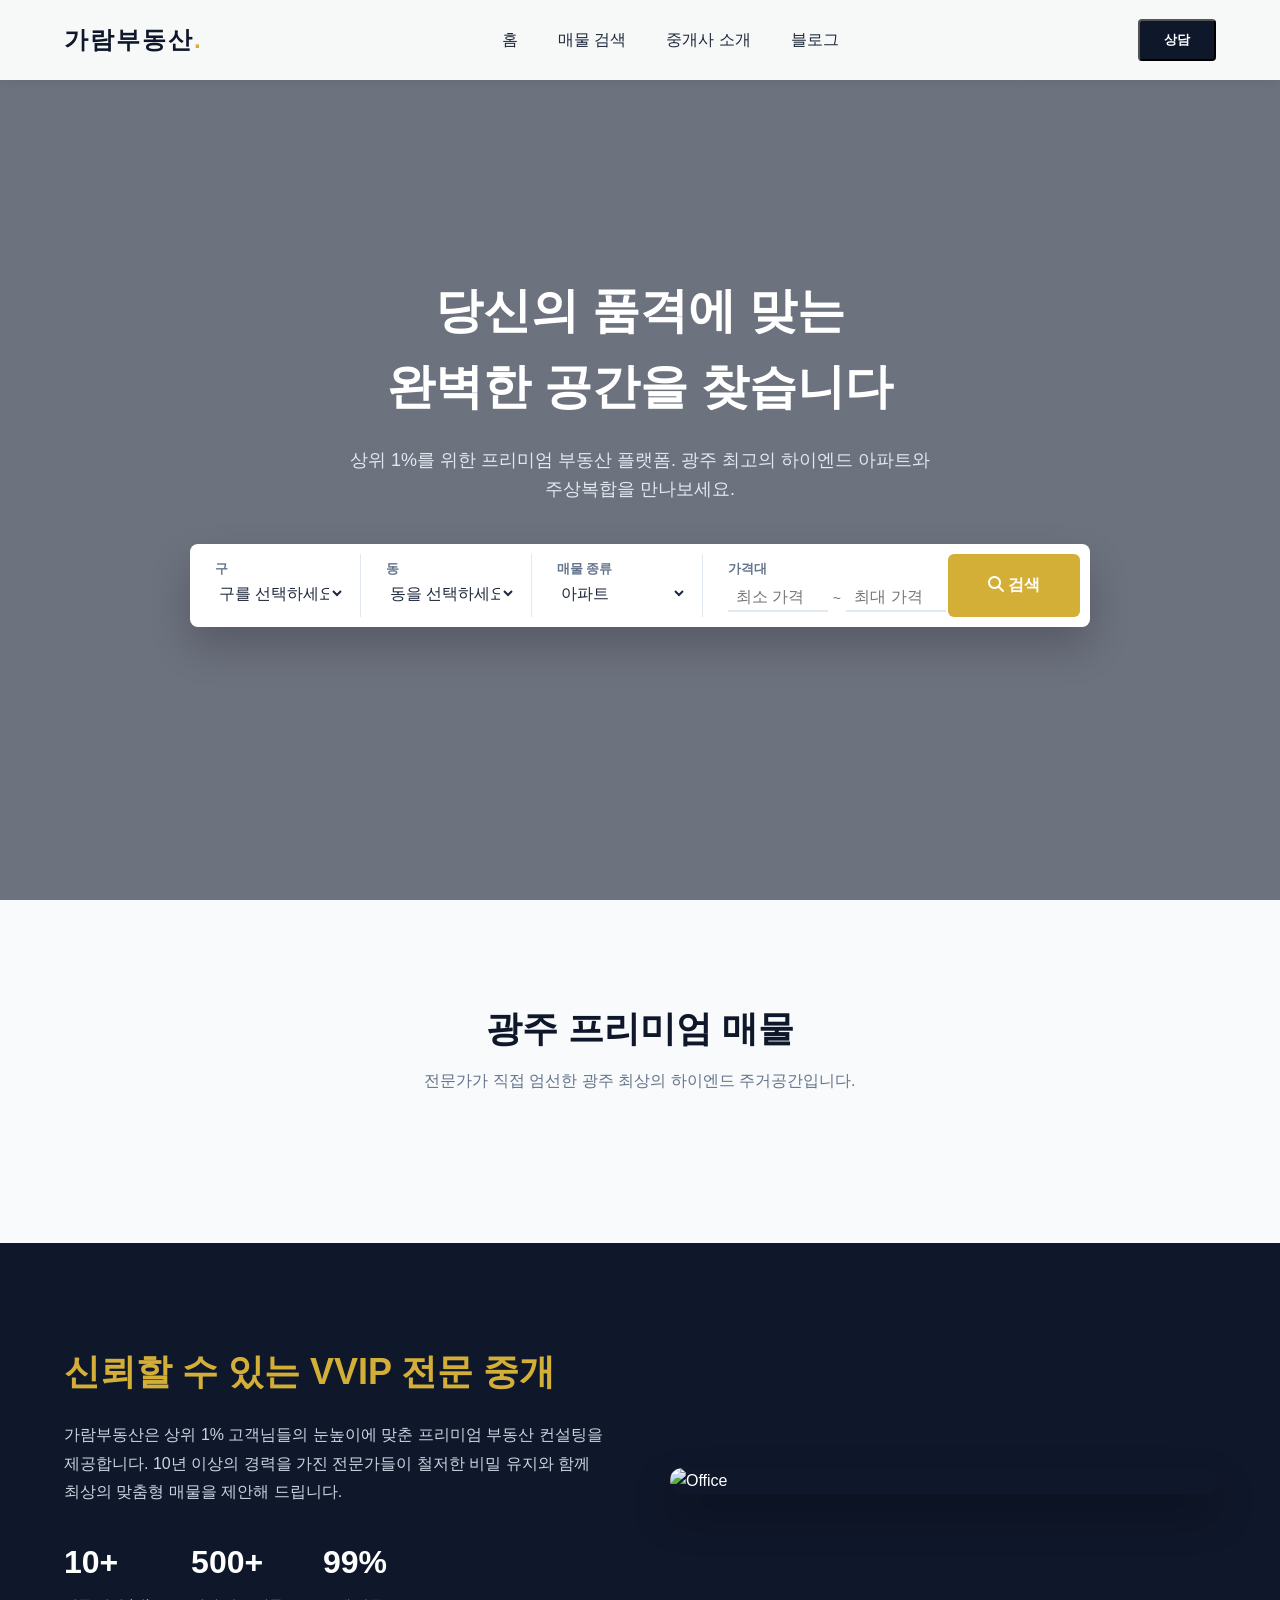
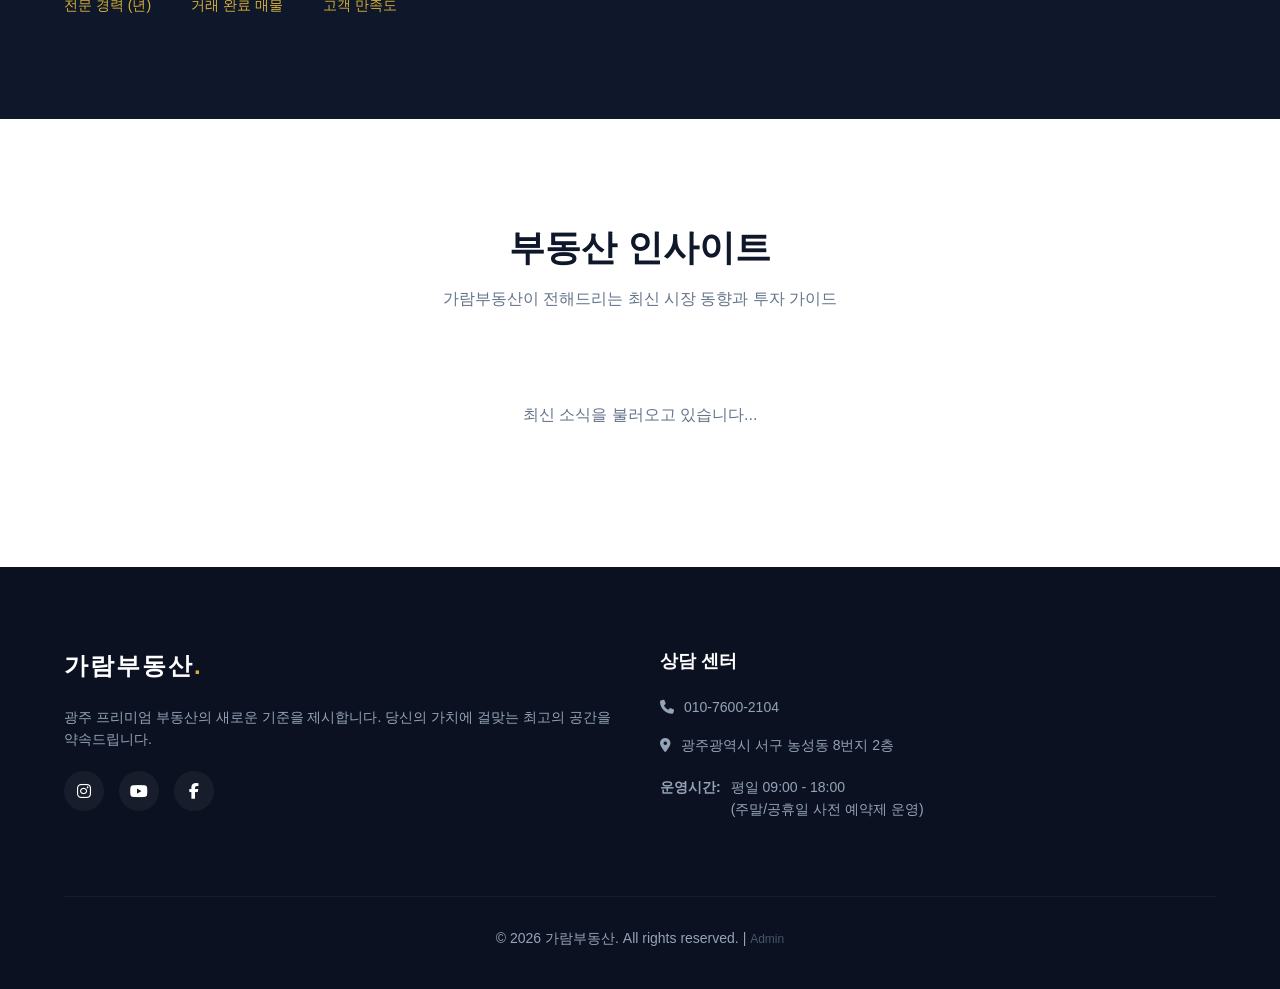
==== commit 6d304ecd: "Implement Consultation dropdown with Phone/SMS links" ====
--- a/index.html
+++ b/index.html
@@ -107,6 +107,40 @@
             background-color: #1e293b;
         }
 
+        /* 상담 버튼 드롭다운 스타일 */
+        .contact-dropdown {
+            position: relative;
+            display: inline-block;
+        }
+        .dropdown-content {
+            display: none;
+            position: absolute;
+            right: 0;
+            background-color: #f9f9f9;
+            min-width: 140px;
+            box-shadow: 0px 8px 16px 0px rgba(0,0,0,0.2);
+            z-index: 1001;
+            border-radius: 8px;
+            overflow: hidden;
+            margin-top: 5px;
+        }
+        .dropdown-content a {
+            color: var(--primary-color) !important;
+            padding: 12px 16px;
+            text-decoration: none;
+            display: block;
+            font-weight: 600;
+            font-size: 14px;
+            transition: background 0.3s;
+            text-align: left;
+        }
+        .dropdown-content a:hover {
+            background-color: var(--accent-color);
+        }
+        .contact-dropdown:hover .dropdown-content {
+            display: block;
+        }
+
         /* Hero Section */
         .hero {
             height: 100vh;
@@ -852,7 +886,13 @@
                 <li><a href="blog.html">블로그</a></li>
             </ul>
         </nav>
-        <a href="#contact" class="btn-contact">상담 예약</a>
+        <div class="contact-dropdown">
+            <button class="btn-contact">상담</button>
+            <div class="dropdown-content">
+                <a href="tel:010-7600-2104"><i class="fa-solid fa-phone"></i> 전화 상담</a>
+                <a href="sms:010-7600-2104"><i class="fa-solid fa-comment-sms"></i> 문자 상담</a>
+            </div>
+        </div>
         <i class="fa-solid fa-bars mobile-menu-btn"></i>
     </header>
 
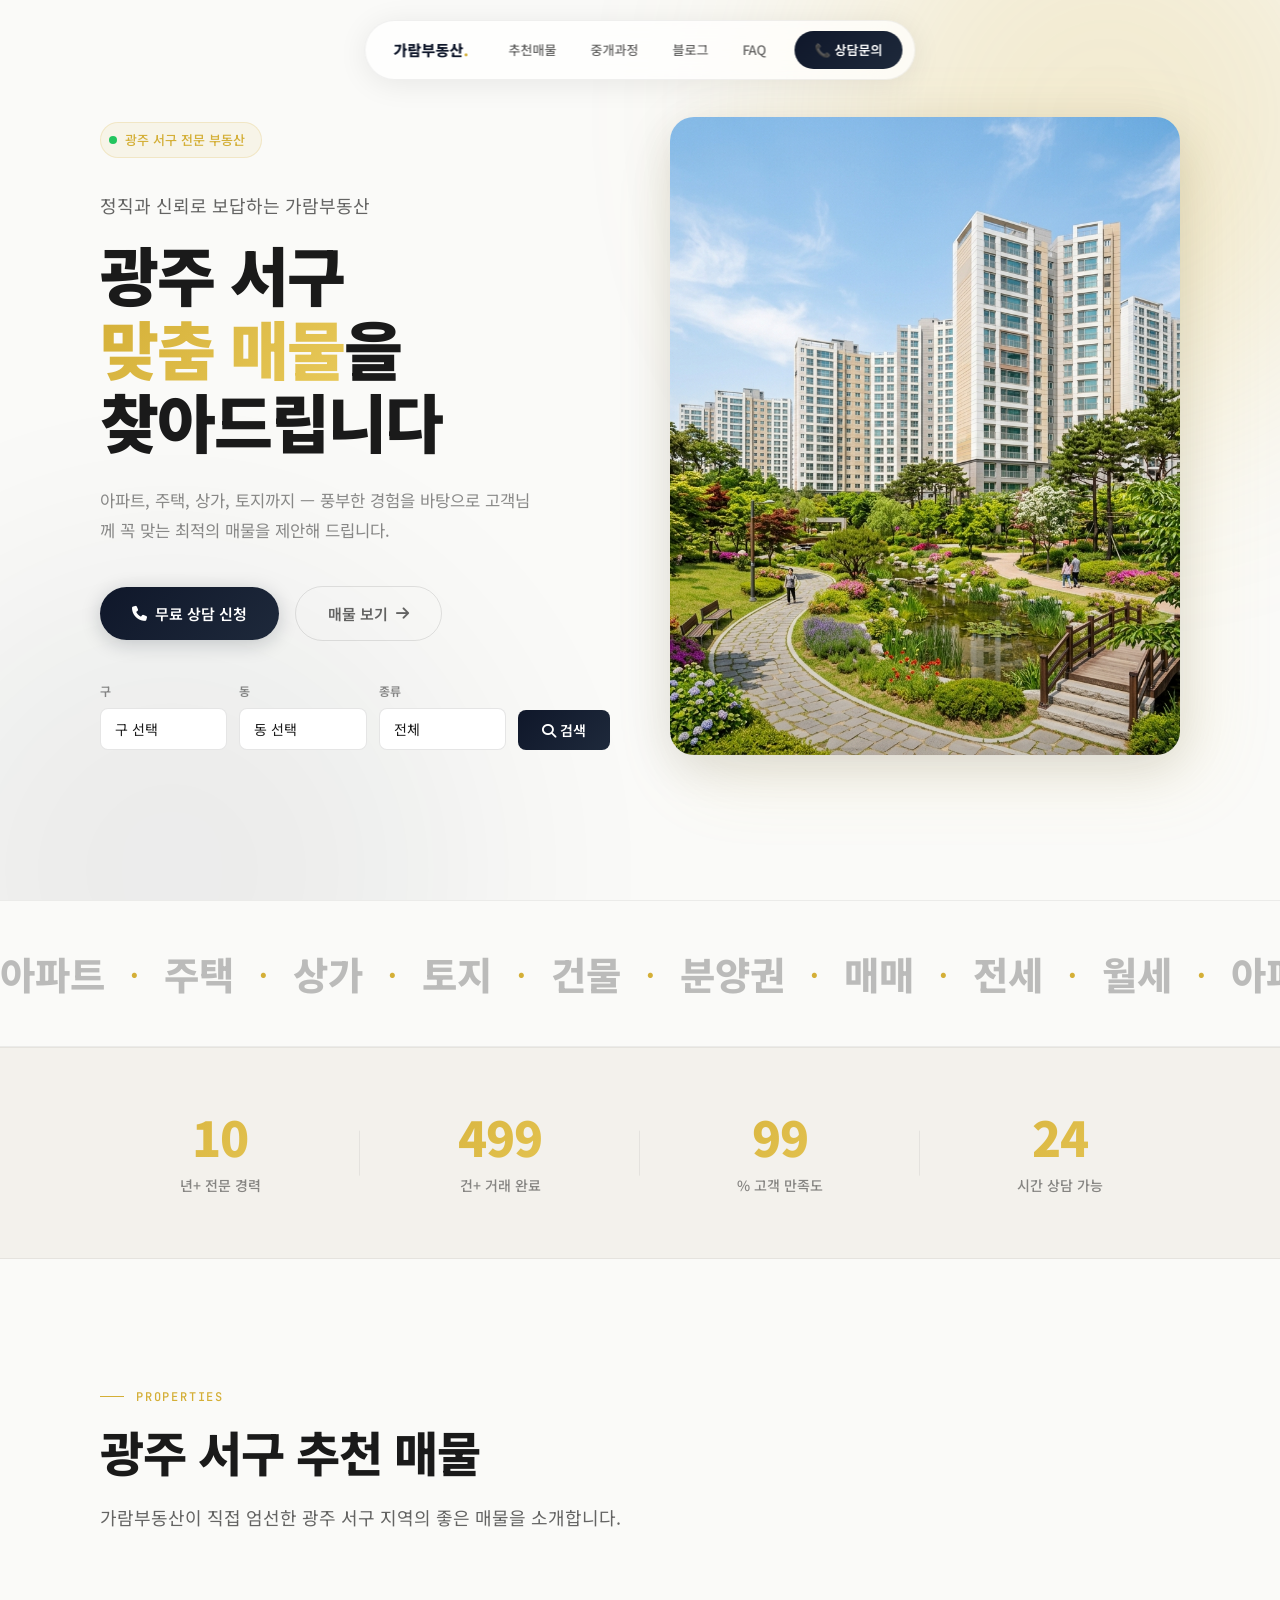
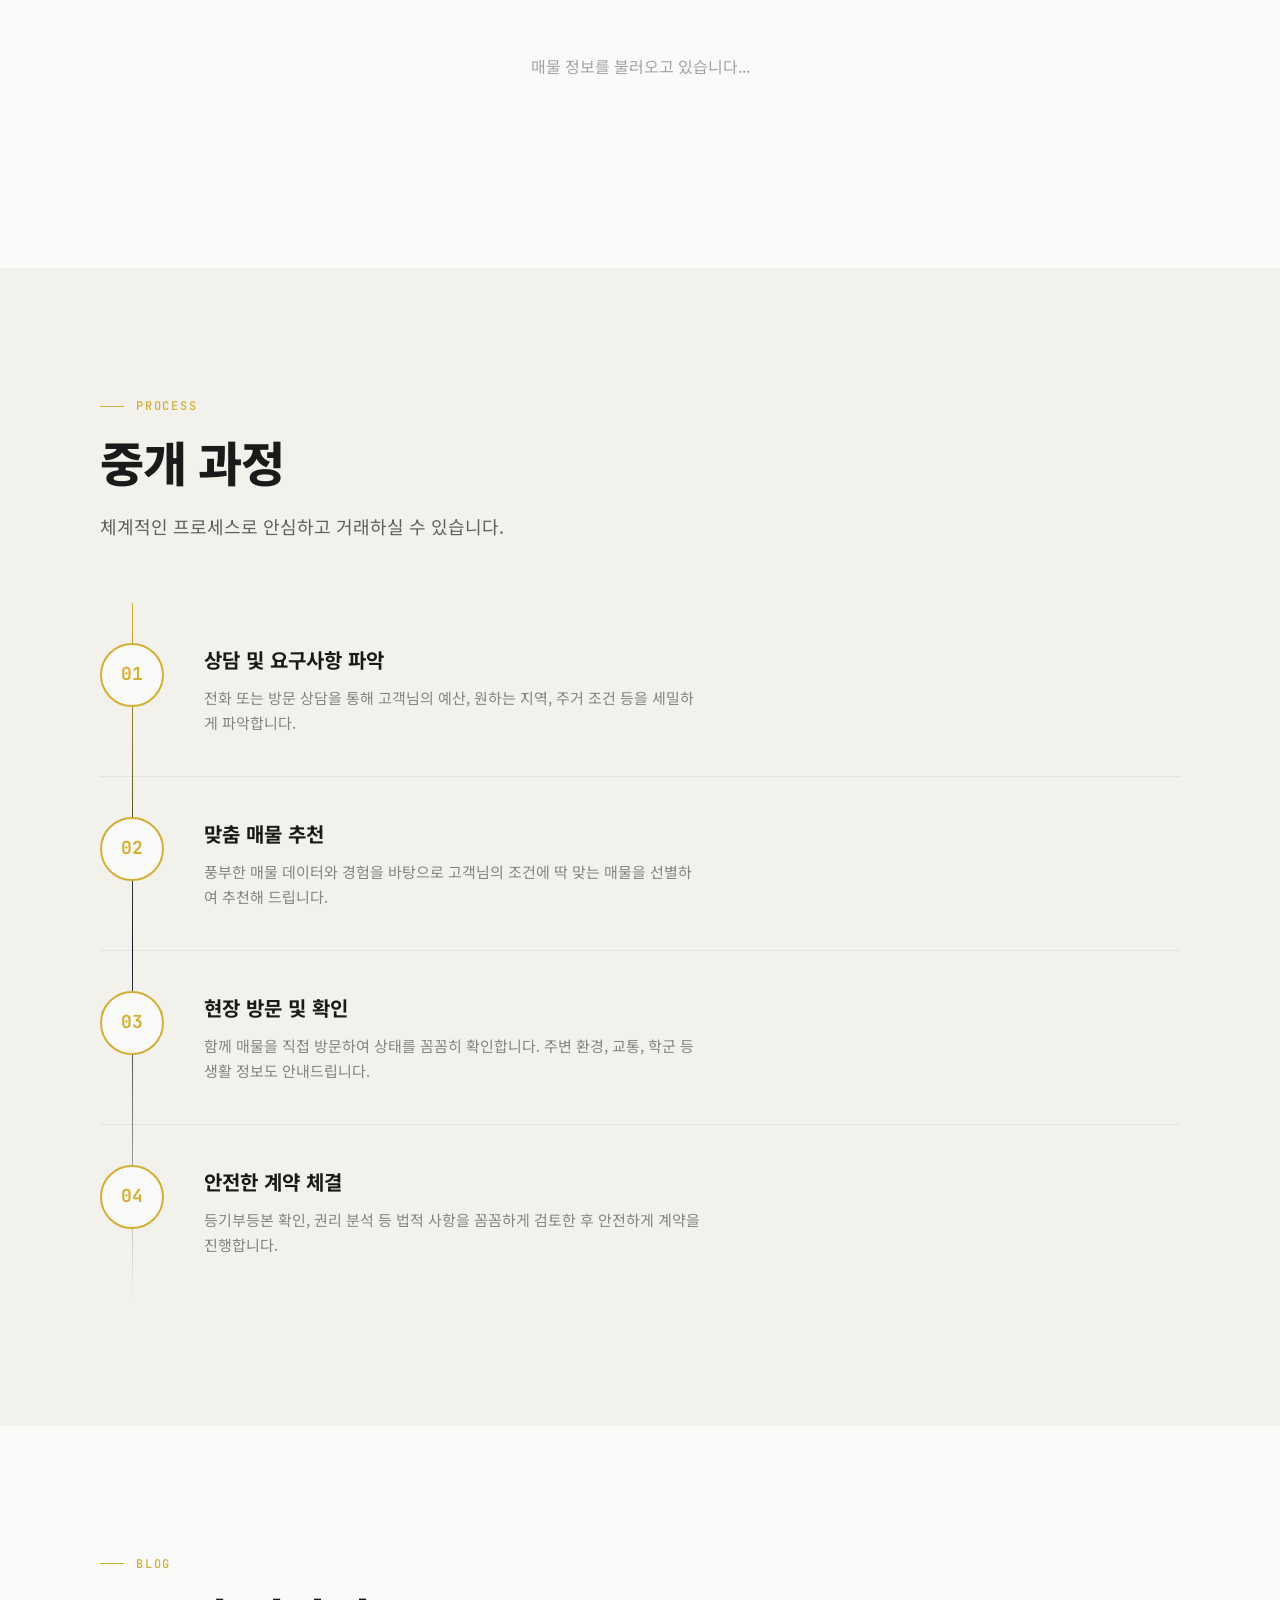
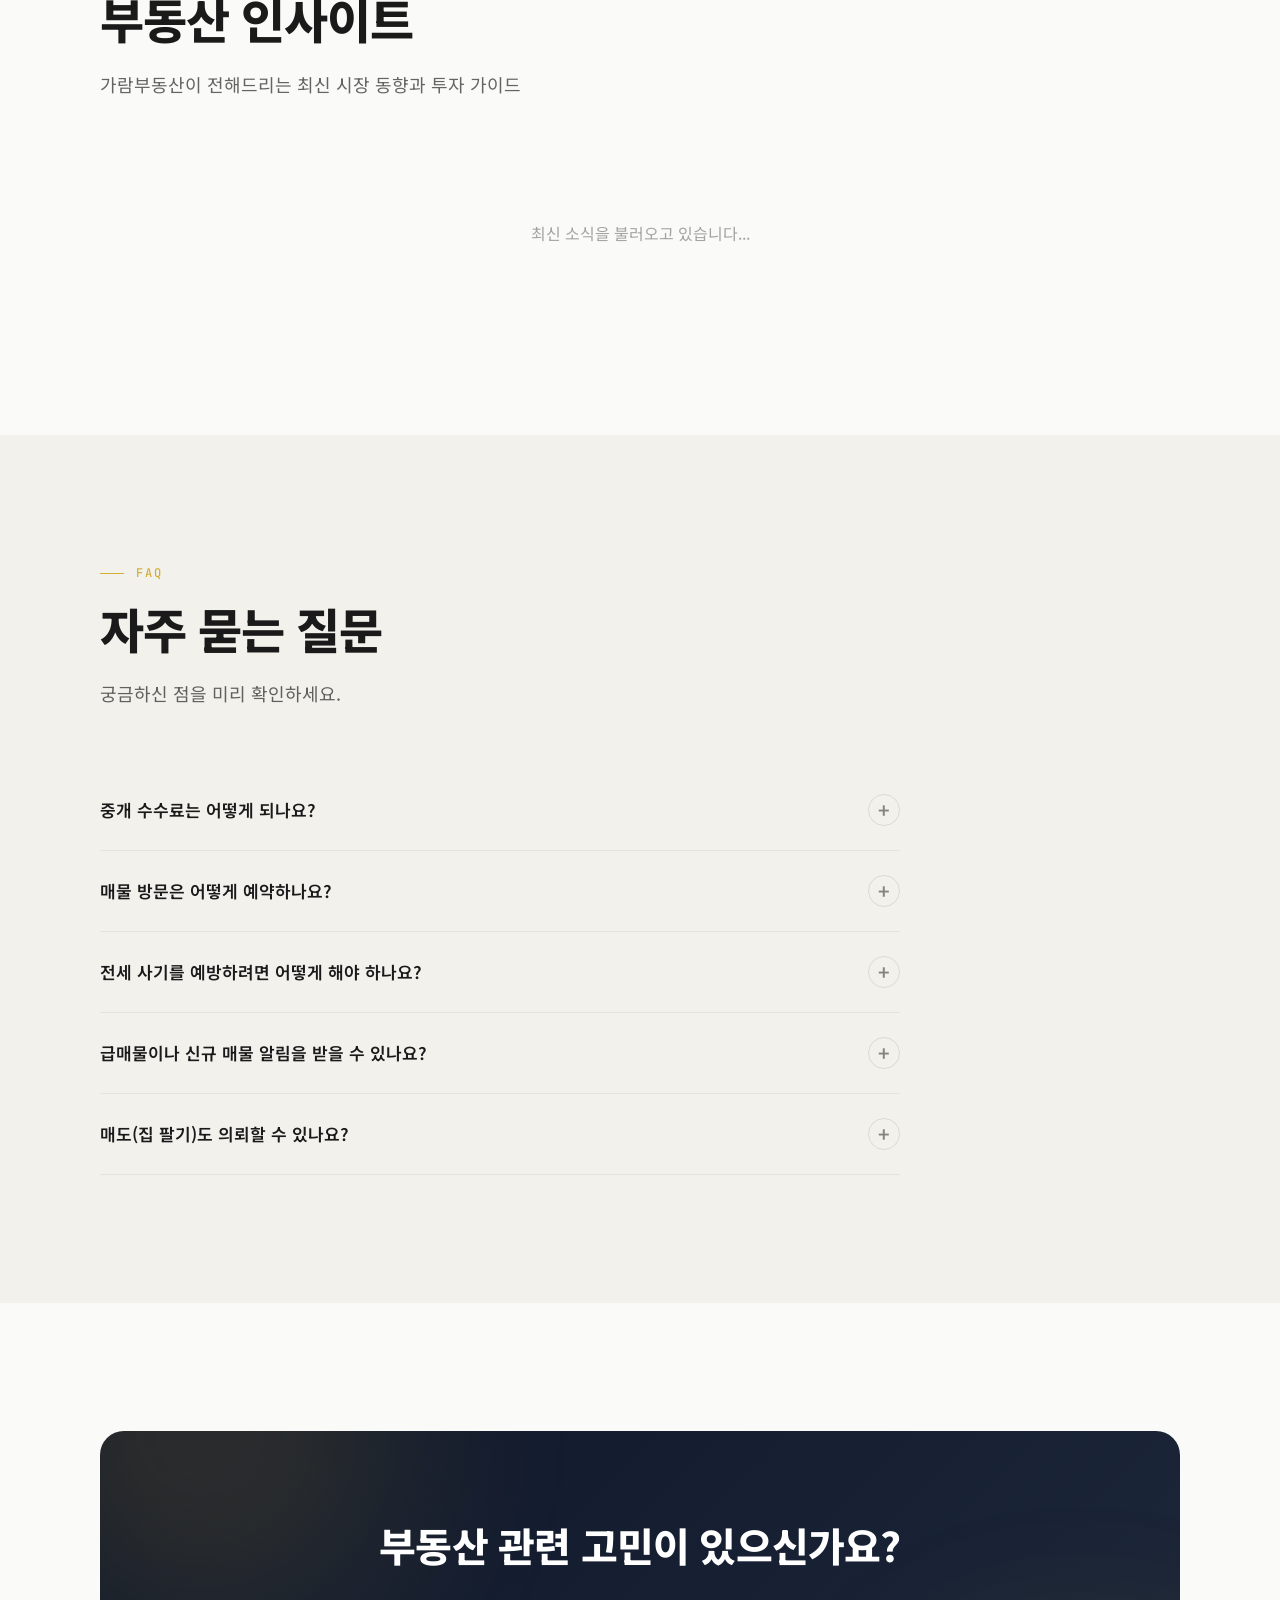
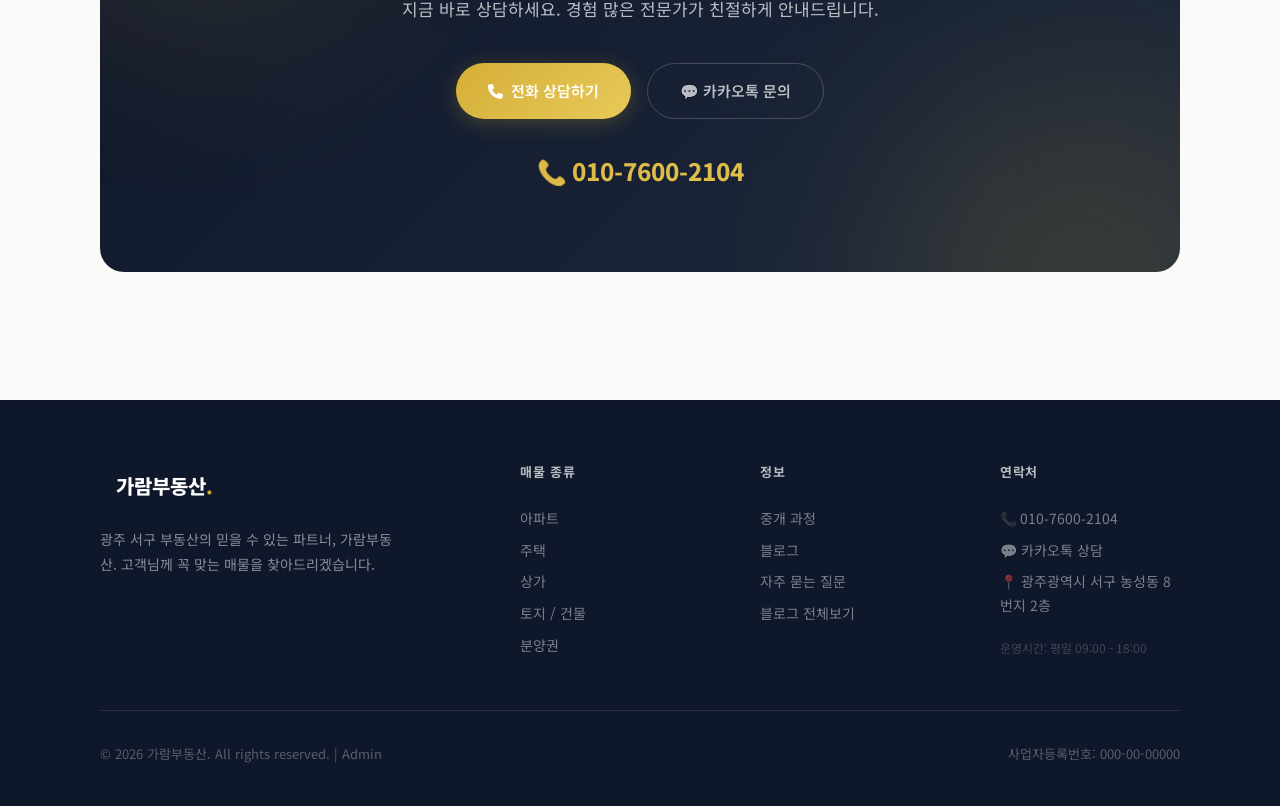
==== commit c98eb6ca: "홈페이지 폴더에서 직접 Git 관리 시작" ====
--- a/index.html
+++ b/index.html
@@ -1,1259 +1,617 @@
 <!DOCTYPE html>
 <html lang="ko">
 <head>
-    <meta charset="UTF-8">
-    <meta name="viewport" content="width=device-width, initial-scale=1.0">
-    <title>가람부동산 | 프리미엄 부동산</title>
-    <!-- 폰트: Pretendard -->
-    <link rel="stylesheet" as="style" crossorigin href="https://cdn.jsdelivr.net/gh/orioncactus/pretendard@v1.3.9/dist/web/static/pretendard.min.css" />
-    <!-- 아이콘: FontAwesome -->
-    <link rel="stylesheet" href="https://cdnjs.cloudflare.com/ajax/libs/font-awesome/6.4.0/css/all.min.css">
-    
-    <style>
-        :root {
-            --primary-color: #0F172A; /* 다크 네이비 */
-            --accent-color: #D4AF37; /* 고급스러운 골드 */
-            --bg-color: #F8FAFC; /* 아주 밝은 쿨그레이 */
-            --text-main: #1E293B; /* 짙은 그레이 */
-            --text-light: #64748B; /* 중간 그레이 */
-            --white: #FFFFFF;
-        }
-
-        * {
-            margin: 0;
-            padding: 0;
-            box-sizing: border-box;
-            font-family: 'Pretendard', sans-serif;
-        }
-
-        body {
-            background-color: var(--bg-color);
-            color: var(--text-main);
-            line-height: 1.6;
-        }
-
-        body.modal-open {
-            overflow: hidden;
-        }
-
-        a {
-            text-decoration: none;
-            color: inherit;
-        }
-
-        li {
-            list-style: none;
-        }
-
-        /* Header */
-        header {
-            position: fixed;
-            top: 0;
-            width: 100%;
-            height: 80px;
-            background-color: rgba(255, 255, 255, 0.95);
-            backdrop-filter: blur(10px);
-            display: flex;
-            align-items: center;
-            justify-content: space-between;
-            padding: 0 5%;
-            z-index: 1000;
-            box-shadow: 0 2px 10px rgba(0,0,0,0.05);
-            transition: all 0.3s ease;
-        }
-
-        header.scrolled {
-            height: 70px;
-            background-color: rgba(255, 255, 255, 0.98);
-        }
-
-        .logo {
-            font-size: 24px;
-            font-weight: 800;
-            color: var(--primary-color);
-            letter-spacing: 2px;
-        }
-
-        .logo span {
-            color: var(--accent-color);
-        }
-
-        nav ul {
-            display: flex;
-            gap: 40px;
-        }
-
-        nav a {
-            font-size: 16px;
-            font-weight: 500;
-            color: var(--text-main);
-            transition: color 0.3s ease;
-        }
-
-        nav a:hover {
-            color: var(--accent-color);
-        }
-
-        .btn-contact {
-            padding: 10px 24px;
-            background-color: var(--primary-color);
-            color: var(--white);
-            border-radius: 4px;
-            font-weight: 600;
-            transition: background-color 0.3s ease;
-        }
-
-        .btn-contact:hover {
-            background-color: #1e293b;
-        }
-
-        /* 상담 버튼 드롭다운 스타일 */
-        .contact-dropdown {
-            position: relative;
-            display: inline-block;
-        }
-        .dropdown-content {
-            display: none;
-            position: absolute;
-            right: 0;
-            background-color: #f9f9f9;
-            min-width: 140px;
-            box-shadow: 0px 8px 16px 0px rgba(0,0,0,0.2);
-            z-index: 1001;
-            border-radius: 8px;
-            overflow: hidden;
-            margin-top: 5px;
-        }
-        .dropdown-content a {
-            color: var(--primary-color) !important;
-            padding: 12px 16px;
-            text-decoration: none;
-            display: block;
-            font-weight: 600;
-            font-size: 14px;
-            transition: background 0.3s;
-            text-align: left;
-        }
-        .dropdown-content a:hover {
-            background-color: var(--accent-color);
-        }
-        .contact-dropdown:hover .dropdown-content {
-            display: block;
-        }
-
-        /* Hero Section */
-        .hero {
-            height: 100vh;
-            min-height: 600px;
-            background: linear-gradient(rgba(15, 23, 42, 0.6), rgba(15, 23, 42, 0.6)), url('https://images.unsplash.com/photo-1542361345-89e58247f2d5?ixlib=rb-4.0.3&auto=format&fit=crop&w=1920&q=80') center/cover no-repeat;
-            display: flex;
-            flex-direction: column;
-            justify-content: center;
-            align-items: center;
-            text-align: center;
-            padding: 0 20px;
-            margin-top: 0;
-        }
-
-        .hero h1 {
-            color: var(--white);
-            font-size: 48px;
-            font-weight: 700;
-            margin-bottom: 20px;
-            animation: fadeInUp 1s ease;
-        }
-
-        .hero p {
-            color: #e2e8f0;
-            font-size: 18px;
-            margin-bottom: 40px;
-            max-width: 600px;
-            animation: fadeInUp 1s ease 0.2s;
-            animation-fill-mode: both;
-        }
-
-        /* Search Bar */
-        .search-container {
-            background: var(--white);
-            padding: 10px;
-            border-radius: 8px;
-            display: flex;
-            gap: 10px;
-            width: 100%;
-            max-width: 900px;
-            box-shadow: 0 20px 40px rgba(0,0,0,0.2);
-            animation: fadeInUp 1s ease 0.4s;
-            animation-fill-mode: both;
-            flex-wrap: wrap;
-        }
-
-        .search-box {
-            flex: 1;
-            display: flex;
-            flex-direction: column;
-            text-align: left;
-            padding: 5px 15px;
-            border-right: 1px solid #e2e8f0;
-            min-width: 140px;
-        }
-
-        .search-box:last-of-type {
-            border-right: none;
-        }
-
-        .search-box.price-box {
-            flex: 1.5;
-            min-width: 220px;
-        }
-
-        .search-box label {
-            font-size: 13px;
-            color: var(--text-light);
-            font-weight: 600;
-            margin-bottom: 5px;
-        }
-
-        .search-box select, .search-box input {
-            border: none;
-            outline: none;
-            font-size: 16px;
-            color: var(--text-main);
-            font-weight: 500;
-            background: transparent;
-            width: 100%;
-            cursor: pointer;
-        }
-
-        .price-input-group {
-            display: flex;
-            align-items: center;
-            gap: 5px;
-        }
-
-        .price-input-group input {
-            width: 100px;
-            border-bottom: 2px solid #e2e8f0;
-            padding: 4px 0;
-            text-align: center;
-            cursor: text;
-        }
-
-        .price-input-group input:focus {
-            border-bottom: 2px solid var(--accent-color);
-        }
-
-        .price-input-group span {
-            font-size: 14px;
-            color: var(--text-light);
-        }
-
-        .btn-search {
-            background-color: var(--accent-color);
-            color: var(--white);
-            border: none;
-            border-radius: 6px;
-            padding: 0 40px;
-            font-size: 16px;
-            font-weight: 600;
-            cursor: pointer;
-            transition: background-color 0.3s ease;
-        }
-
-        .btn-search:hover {
-            background-color: #b8972c;
-        }
-
-        /* Featured Listings */
-        .section-title {
-            text-align: center;
-            margin-bottom: 50px;
-        }
-
-        .section-title h2 {
-            font-size: 36px;
-            color: var(--primary-color);
-            margin-bottom: 10px;
-        }
-
-        .section-title p {
-            color: var(--text-light);
-            font-size: 16px;
-        }
-
-        .featured {
-            padding: 100px 5%;
-            max-width: 1400px;
-            margin: 0 auto;
-        }
-
-        .grid-container {
-            display: grid;
-            grid-template-columns: repeat(auto-fill, minmax(350px, 1fr));
-            gap: 30px;
-        }
-
-        .card {
-            background: var(--white);
-            border-radius: 12px;
-            overflow: hidden;
-            box-shadow: 0 10px 20px rgba(0,0,0,0.03);
-            transition: transform 0.4s ease, box-shadow 0.4s ease;
-            position: relative;
-            cursor: pointer;
-        }
-
-        .card:hover {
-            transform: translateY(-10px);
-            box-shadow: 0 20px 40px rgba(0,0,0,0.1);
-        }
-
-        .card-img {
-            width: 100%;
-            height: 250px;
-            object-fit: cover;
-            transition: transform 0.5s ease;
-        }
-
-        .card:hover .card-img {
-            transform: scale(1.05);
-        }
-
-        .card-img-wrapper {
-            overflow: hidden;
-            position: relative;
-        }
-
-        .badge {
-            position: absolute;
-            top: 20px;
-            left: 20px;
-            background: var(--primary-color);
-            color: var(--white);
-            padding: 6px 12px;
-            border-radius: 4px;
-            font-size: 12px;
-            font-weight: 600;
-            z-index: 2;
-        }
-
-        .card-content {
-            padding: 25px;
-        }
-
-        .price {
-            font-size: 24px;
-            font-weight: 700;
-            color: var(--primary-color);
-            margin-bottom: 10px;
-        }
-
-        .title {
-            font-size: 18px;
-            font-weight: 600;
-            margin-bottom: 8px;
-            color: var(--text-main);
-        }
-        
-        .card:hover .title {
-            color: var(--accent-color);
-        }
-
-        .address {
-            color: var(--text-light);
-            font-size: 14px;
-            margin-bottom: 20px;
-            display: flex;
-            align-items: center;
-            gap: 6px;
-        }
-
-        .features {
-            display: flex;
-            justify-content: space-between;
-            border-top: 1px solid #f1f5f9;
-            padding-top: 15px;
-            color: var(--text-light);
-            font-size: 14px;
-            font-weight: 500;
-        }
-
-        .features span {
-            display: flex;
-            align-items: center;
-            gap: 6px;
-        }
-
-        /* Modal Styles */
-        .modal-overlay {
-            position: fixed;
-            top: 0;
-            left: 0;
-            width: 100%;
-            height: 100%;
-            background: rgba(15, 23, 42, 0.85);
-            backdrop-filter: blur(8px);
-            z-index: 2000;
-            display: none;
-            align-items: center;
-            justify-content: center;
-            padding: 20px;
-            opacity: 0;
-            transition: opacity 0.3s ease;
-        }
-
-        .modal-overlay.active {
-            display: flex;
-            opacity: 1;
-        }
-
-        .modal-content {
-            background: var(--white);
-            border-radius: 12px;
-            width: 100%;
-            max-width: 900px;
-            max-height: 90vh;
-            overflow-y: auto;
-            position: relative;
-            transform: translateY(20px);
-            transition: transform 0.3s ease;
-            box-shadow: 0 25px 50px -12px rgba(0, 0, 0, 0.5);
-        }
-
-        .modal-overlay.active .modal-content {
-            transform: translateY(0);
-        }
-
-        .modal-close {
-            position: absolute;
-            top: 20px;
-            right: 20px;
-            font-size: 24px;
-            color: var(--white);
-            cursor: pointer;
-            z-index: 10;
-            background: rgba(0,0,0,0.5);
-            width: 40px;
-            height: 40px;
-            display: flex;
-            align-items: center;
-            justify-content: center;
-            border-radius: 50%;
-            transition: background 0.3s;
-        }
-
-        .modal-close:hover {
-            background: var(--accent-color);
-        }
-
-        .modal-img-container {
-            width: 100%;
-            height: 450px;
-            position: relative;
-        }
-
-        .modal-img-container img {
-            width: 100%;
-            height: 100%;
-            object-fit: cover;
-        }
-
-        .modal-badge {
-            position: absolute;
-            top: 20px;
-            left: 20px;
-            background: var(--accent-color);
-            color: var(--white);
-            padding: 6px 16px;
-            border-radius: 4px;
-            font-size: 14px;
-            font-weight: 600;
-        }
-
-        .modal-body {
-            padding: 40px;
-        }
-
-        .modal-header {
-            display: flex;
-            justify-content: space-between;
-            align-items: flex-start;
-            margin-bottom: 20px;
-            flex-wrap: wrap;
-            gap: 20px;
-        }
-
-        .modal-title-area h2 {
-            font-size: 32px;
-            color: var(--primary-color);
-            margin-bottom: 8px;
-        }
-
-        .modal-title-area p {
-            color: var(--text-light);
-            font-size: 16px;
-            display: flex;
-            align-items: center;
-            gap: 8px;
-        }
-
-        .modal-price {
-            font-size: 36px;
-            font-weight: 700;
-            color: var(--accent-color);
-            text-align: right;
-        }
-
-        .modal-price span {
-            display: block;
-            font-size: 14px;
-            color: var(--text-light);
-            font-weight: 500;
-            margin-top: 4px;
-        }
-
-        .modal-features {
-            display: flex;
-            gap: 30px;
-            background: var(--bg-color);
-            padding: 20px 30px;
-            border-radius: 8px;
-            margin-bottom: 30px;
-            flex-wrap: wrap;
-        }
-
-        .modal-feature-item {
-            display: flex;
-            align-items: center;
-            gap: 12px;
-            font-size: 18px;
-            font-weight: 600;
-            color: var(--primary-color);
-        }
-
-        .modal-feature-item i {
-            color: var(--accent-color);
-            font-size: 24px;
-        }
-
-        .modal-desc-box h4 {
-            font-size: 20px;
-            color: var(--primary-color);
-            margin-bottom: 15px;
-            border-bottom: 2px solid var(--accent-color);
-            display: inline-block;
-            padding-bottom: 5px;
-        }
-
-        .modal-desc {
-            font-size: 16px;
-            line-height: 1.8;
-            color: var(--text-main);
-            margin-bottom: 40px;
-            white-space: pre-line;
-        }
-
-        .modal-action {
-            display: flex;
-            gap: 15px;
-        }
-
-        .btn-primary {
-            flex: 1;
-            padding: 16px;
-            background-color: var(--primary-color);
-            color: var(--white);
-            border: none;
-            border-radius: 8px;
-            font-size: 18px;
-            font-weight: 600;
-            cursor: pointer;
-            transition: background-color 0.3s;
-        }
-
-        .btn-primary:hover {
-            background-color: #1e293b;
-        }
-
-        .btn-outline {
-            flex: 1;
-            padding: 16px;
-            background-color: transparent;
-            color: var(--primary-color);
-            border: 2px solid var(--primary-color);
-            border-radius: 8px;
-            font-size: 18px;
-            font-weight: 600;
-            cursor: pointer;
-            transition: all 0.3s;
-        }
-
-        .btn-outline:hover {
-            background-color: var(--primary-color);
-            color: var(--white);
-        }
-
-        /* About Us */
-        .about {
-            background-color: var(--primary-color);
-            color: var(--white);
-            padding: 100px 5%;
-        }
-
-        .about-content {
-            max-width: 1400px;
-            margin: 0 auto;
-            display: flex;
-            align-items: center;
-            gap: 60px;
-            flex-wrap: wrap;
-        }
-
-        .about-text {
-            flex: 1;
-            min-width: 300px;
-        }
-
-        .about-text h2 {
-            font-size: 36px;
-            margin-bottom: 20px;
-            color: var(--accent-color);
-        }
-
-        .about-text p {
-            color: #cbd5e1;
-            font-size: 16px;
-            margin-bottom: 30px;
-            line-height: 1.8;
-        }
-
-        .stats {
-            display: flex;
-            gap: 40px;
-            flex-wrap: wrap;
-        }
-
-        .stat-item h3 {
-            font-size: 32px;
-            color: var(--white);
-            margin-bottom: 5px;
-        }
-
-        .stat-item p {
-            font-size: 14px;
-            color: var(--accent-color);
-            margin-bottom: 0;
-        }
-
-        .about-img {
-            flex: 1;
-            min-width: 300px;
-            border-radius: 12px;
-            overflow: hidden;
-            box-shadow: 0 20px 40px rgba(0,0,0,0.3);
-        }
-
-        .about-img img {
-            width: 100%;
-            height: auto;
-            display: block;
-        }
-
-        /* Blog Section on Home */
-        .blog-home {
-            padding: 100px 5%;
-            background-color: var(--white);
-        }
-
-        .blog-grid {
-            display: grid;
-            grid-template-columns: repeat(auto-fill, minmax(300px, 1fr));
-            gap: 30px;
-            max-width: 1400px;
-            margin: 0 auto;
-        }
-
-        .blog-card {
-            background: var(--bg-color);
-            border-radius: 12px;
-            overflow: hidden;
-            transition: all 0.3s ease;
-        }
-
-        .blog-card:hover {
-            transform: translateY(-5px);
-            box-shadow: 0 10px 30px rgba(0,0,0,0.1);
-        }
-
-        .blog-card img {
-            width: 100%;
-            height: 200px;
-            object-fit: cover;
-        }
-
-        .blog-card-content {
-            padding: 20px;
-        }
-
-        .blog-category {
-            font-size: 12px;
-            font-weight: 700;
-            color: var(--accent-color);
-            text-transform: uppercase;
-            margin-bottom: 10px;
-            display: block;
-        }
-
-        .blog-card h3 {
-            font-size: 20px;
-            color: var(--primary-color);
-            margin-bottom: 10px;
-        }
-
-        .blog-card p {
-            font-size: 14px;
-            color: var(--text-light);
-            margin-bottom: 15px;
-        }
-
-        .blog-more {
-            font-size: 14px;
-            font-weight: 600;
-            color: var(--primary-color);
-            display: flex;
-            align-items: center;
-            gap: 5px;
-        }
-
-        /* Footer */
-        footer {
-            background-color: #0b1120;
-            color: #94a3b8;
-            padding: 80px 5% 40px;
-        }
-
-        .footer-content {
-            max-width: 1400px;
-            margin: 0 auto;
-            display: grid;
-            grid-template-columns: repeat(auto-fit, minmax(250px, 1fr));
-            gap: 40px;
-            margin-bottom: 60px;
-        }
-
-        .footer-col h4 {
-            color: var(--white);
-            font-size: 18px;
-            margin-bottom: 20px;
-            font-weight: 600;
-        }
-
-        .footer-col p {
-            margin-bottom: 15px;
-            font-size: 14px;
-            display: flex;
-            align-items: flex-start;
-            gap: 10px;
-        }
-
-        .footer-col ul li {
-            margin-bottom: 12px;
-        }
-
-        .footer-col ul a {
-            font-size: 14px;
-            transition: color 0.3s ease;
-        }
-
-        .footer-col ul a:hover {
-            color: var(--accent-color);
-        }
-
-        .social-links {
-            display: flex;
-            gap: 15px;
-        }
-
-        .social-links a {
-            width: 40px;
-            height: 40px;
-            background: rgba(255,255,255,0.05);
-            display: flex;
-            align-items: center;
-            justify-content: center;
-            border-radius: 50%;
-            color: var(--white);
-            transition: all 0.3s ease;
-        }
-
-        .social-links a:hover {
-            background: var(--accent-color);
-            color: var(--white);
-        }
-
-        .footer-bottom {
-            max-width: 1400px;
-            margin: 0 auto;
-            text-align: center;
-            padding-top: 30px;
-            border-top: 1px solid rgba(255,255,255,0.05);
-            font-size: 14px;
-        }
-
-        /* Animations */
-        @keyframes fadeInUp {
-            from {
-                opacity: 0;
-                transform: translateY(20px);
-            }
-            to {
-                opacity: 1;
-                transform: translateY(0);
-            }
-        }
-
-        /* Mobile Menu */
-        .mobile-menu-btn {
-            display: none;
-            font-size: 24px;
-            cursor: pointer;
-            color: var(--primary-color);
-        }
-
-        /* Responsive */
-        @media (max-width: 900px) {
-            .hero h1 {
-                font-size: 36px;
-            }
-            .search-container {
-                flex-direction: column;
-                background: transparent;
-                box-shadow: none;
-            }
-            .search-box {
-                background: var(--white);
-                border-right: none;
-                border-bottom: 1px solid #e2e8f0;
-                border-radius: 8px;
-                margin-bottom: 10px;
-            }
-            .btn-search {
-                padding: 15px;
-                border-radius: 8px;
-            }
-        }
-
-        @media (max-width: 768px) {
-            nav ul {
-                display: none;
-            }
-            .mobile-menu-btn {
-                display: block;
-            }
-            .btn-contact {
-                display: none;
-            }
-            .about-content {
-                flex-direction: column;
-            }
-            .about-img {
-                width: 100%;
-            }
-            .grid-container {
-                grid-template-columns: 1fr;
-            }
-            .modal-header {
-                flex-direction: column;
-            }
-            .modal-price {
-                text-align: left;
-            }
-            .modal-action {
-                flex-direction: column;
-            }
-        }
-    </style>
+  <meta charset="UTF-8">
+  <meta name="viewport" content="width=device-width, initial-scale=1.0">
+  <title>가람부동산 | 광주 서구 전문 부동산</title>
+  <meta name="description" content="광주 서구 아파트, 분양권, 상가 매매/임대 전문 가람부동산입니다. 고객님의 소중한 자산을 정직과 신뢰로 중개해 드립니다.">
+  <meta name="keywords" content="가람부동산, 광주서구부동산, 광주부동산, 서구아파트매매, 서구상가, 광주부동산중개">
+
+  <!-- 오픈 그래프 (소셜 공유용) -->
+  <meta property="og:type" content="website">
+  <meta property="og:title" content="가람부동산 | 광주 서구 전문 부동산">
+  <meta property="og:description" content="정직과 신뢰로 보답하는 가람부동산. 광주 서구 매물 실시간 상담 가능!">
+  <meta property="og:image" content="https://pacokim.github.io/garambudongsan/images/og-image.jpg">
+  <meta property="og:url" content="https://pacokim.github.io/garambudongsan/">
+
+  <!-- 아이콘: FontAwesome -->
+  <link rel="stylesheet" href="https://cdnjs.cloudflare.com/ajax/libs/font-awesome/6.4.0/css/all.min.css">
+  <!-- 스타일시트 -->
+  <link rel="stylesheet" href="style.css">
 </head>
 <body>
 
-    <!-- Header -->
-    <header id="header">
-        <a href="#" class="logo">가람부동산<span>.</span></a>
-        <nav>
-            <ul>
-                <li><a href="#hero">홈</a></li>
-                <li><a href="#featured">매물 검색</a></li>
-                <li><a href="#about">중개사 소개</a></li>
-                <li><a href="blog.html">블로그</a></li>
-            </ul>
-        </nav>
-        <div class="contact-dropdown">
-            <button class="btn-contact">상담</button>
-            <div class="dropdown-content">
-                <a href="tel:010-7600-2104"><i class="fa-solid fa-phone"></i> 전화 상담</a>
-                <a href="sms:010-7600-2104"><i class="fa-solid fa-comment-sms"></i> 문자 상담</a>
+  <!-- ====== Navigation ====== -->
+  <nav class="navbar" id="navbar">
+    <div class="navbar-inner">
+      <a href="#hero" class="nav-logo">가람부동산<span>.</span></a>
+      <div class="nav-links">
+        <a href="#featured" class="nav-link">추천매물</a>
+        <a href="#process" class="nav-link">중개과정</a>
+        <a href="#blog-home" class="nav-link">블로그</a>
+        <a href="#faq" class="nav-link">FAQ</a>
+      </div>
+      <a href="tel:010-7600-2104" class="nav-cta">📞 상담문의</a>
+      <button class="nav-mobile-toggle" id="mobileToggle" aria-label="메뉴 열기">
+        <div class="hamburger"><span></span><span></span><span></span></div>
+      </button>
+    </div>
+  </nav>
+
+  <!-- ====== Mobile Menu ====== -->
+  <div class="mobile-menu" id="mobileMenu">
+    <button class="mobile-close" id="mobileClose" aria-label="메뉴 닫기">✕</button>
+    <a href="#featured" onclick="closeMobile()">추천매물</a>
+    <a href="#process" onclick="closeMobile()">중개과정</a>
+    <a href="#blog-home" onclick="closeMobile()">블로그</a>
+    <a href="#faq" onclick="closeMobile()">FAQ</a>
+    <a href="tel:010-7600-2104" onclick="closeMobile()" class="btn btn-primary" style="margin-top:16px;">📞 전화 상담</a>
+  </div>
+
+  <!-- ====== Hero Section ====== -->
+  <section class="hero section" id="hero">
+    <div class="hero-bg-glow hero-bg-glow--gold"></div>
+    <div class="hero-bg-glow hero-bg-glow--navy"></div>
+    <div class="container">
+      <div class="hero-content">
+        <div class="hero-badge">
+          <span class="dot"></span>
+          광주 서구 전문 부동산
+        </div>
+        <p class="hero-subtitle">정직과 신뢰로 보답하는 가람부동산</p>
+        <h1 class="hero-title">
+          광주 서구<br>
+          <span class="highlight">맞춤 매물</span>을<br>
+          찾아드립니다
+        </h1>
+        <p class="hero-desc">
+          아파트, 주택, 상가, 토지까지 — 풍부한 경험을 바탕으로 
+          고객님께 꼭 맞는 최적의 매물을 제안해 드립니다.
+        </p>
+        <div class="hero-actions">
+          <a href="tel:010-7600-2104" class="btn btn-primary">
+            <i class="fa-solid fa-phone"></i>
+            무료 상담 신청
+          </a>
+          <a href="#featured" class="btn btn-secondary">
+            매물 보기
+            <i class="fa-solid fa-arrow-right"></i>
+          </a>
+        </div>
+
+        <!-- Search -->
+        <div class="search-container">
+          <div class="search-box-grid">
+            <div class="search-field">
+              <label>구</label>
+              <select id="gu-select" onchange="updateDongs()">
+                <option value="">구 선택</option>
+                <option value="북구">북구</option>
+                <option value="서구">서구</option>
+                <option value="남구">남구</option>
+                <option value="동구">동구</option>
+                <option value="광산구">광산구</option>
+              </select>
             </div>
-        </div>
-        <i class="fa-solid fa-bars mobile-menu-btn"></i>
-    </header>
-
-    <!-- Hero Section -->
-    <section id="hero" class="hero">
-        <h1>당신의 품격에 맞는<br> 완벽한 공간을 찾습니다</h1>
-        <p>상위 1%를 위한 프리미엄 부동산 플랫폼. 광주 최고의 하이엔드 아파트와 주상복합을 만나보세요.</p>
-        
-        <div class="search-container">
-            <div class="search-box">
-                <label>구</label>
-                <select id="gu-select" onchange="updateDongs()">
-                    <option value="">구를 선택하세요</option>
-                    <option value="북구">북구</option>
-                    <option value="서구">서구</option>
-                    <option value="남구">남구</option>
-                    <option value="동구">동구</option>
-                    <option value="광산구">광산구</option>
-                </select>
+            <div class="search-field">
+              <label>동</label>
+              <select id="dong-select">
+                <option value="">동 선택</option>
+              </select>
             </div>
-            <div class="search-box">
-                <label>동</label>
-                <select id="dong-select">
-                    <option value="">동을 선택하세요</option>
-                </select>
+            <div class="search-field">
+              <label>종류</label>
+              <select id="type-select">
+                <option value="">전체</option>
+                <option value="아파트">아파트</option>
+                <option value="주택">주택</option>
+                <option value="상가">상가</option>
+                <option value="토지">토지</option>
+                <option value="건물">건물</option>
+                <option value="분양권">분양권</option>
+              </select>
             </div>
-            <div class="search-box">
-                <label>매물 종류</label>
-                <select id="property-type">
-                    <option value="아파트">아파트</option>
-                    <option value="주택">주택</option>
-                    <option value="상가">상가</option>
-                    <option value="토지">토지</option>
-                    <option value="건물">건물</option>
-                    <option value="분양권">분양권</option>
-                    <option value="그 외">그 외</option>
-                </select>
-            </div>
-            <div class="search-box price-box">
-                <label>가격대</label>
-                <div class="price-input-group">
-                    <input type="number" id="min-price" placeholder="최소 가격" min="0">
-                    <span>~</span>
-                    <input type="number" id="max-price" placeholder="최대 가격" min="0">
-                </div>
-            </div>
-            <button class="btn-search"><i class="fa-solid fa-magnifying-glass"></i> 검색</button>
-        </div>
-    </section>
-
-    <!-- Featured Listings -->
-    <section id="featured" class="featured">
-        <div class="section-title">
-            <h2>광주 프리미엄 매물</h2>
-            <p>전문가가 직접 엄선한 광주 최상의 하이엔드 주거공간입니다.</p>
-        </div>
-
-        <div class="grid-container" id="property-grid">
-            <!-- Cards will be generated by JavaScript -->
-        </div>
-    </section>
-
-    <!-- Modal Background & Content -->
-    <div class="modal-overlay" id="property-modal">
-        <div class="modal-content">
-            <div class="modal-close" onclick="closeModal()"><i class="fa-solid fa-xmark"></i></div>
-            <div class="modal-img-container">
-                <div class="modal-badge" id="modal-badge">매매</div>
-                <img src="" alt="Property Detail" id="modal-img">
-            </div>
-            <div class="modal-body">
-                <div class="modal-header">
-                    <div class="modal-title-area">
-                        <h2 id="modal-title">아파트 이름</h2>
-                        <p><i class="fa-solid fa-location-dot"></i> <span id="modal-address">주소</span></p>
-                    </div>
-                    <div class="modal-price">
-                        <span id="modal-price-type">매매가</span>
-                        <div id="modal-price">0억</div>
-                    </div>
-                </div>
-
-                <div class="modal-features">
-                    <div class="modal-feature-item">
-                        <i class="fa-solid fa-bed"></i> 방 <span id="modal-beds">0</span>개
-                    </div>
-                    <div class="modal-feature-item">
-                        <i class="fa-solid fa-bath"></i> 욕실 <span id="modal-baths">0</span>개
-                    </div>
-                    <div class="modal-feature-item">
-                        <i class="fa-solid fa-ruler-combined"></i> <span id="modal-area">0㎡</span>
-                    </div>
-                </div>
-
-                <div class="modal-desc-box">
-                    <h4>상세 설명</h4>
-                    <p class="modal-desc" id="modal-desc">상세 설명 내용이 여기에 들어갑니다.</p>
-                </div>
-
-                <div class="modal-action">
-                    <button class="btn-primary"><i class="fa-solid fa-phone"></i> 담당자 전화연결</button>
-                    <button class="btn-outline"><i class="fa-solid fa-calendar-check"></i> 방문 예약하기</button>
-                </div>
-            </div>
-        </div>
-    </div>
-
-    <!-- About Section -->
-    <section id="about" class="about">
-        <div class="about-content">
-            <div class="about-text">
-                <h2>신뢰할 수 있는 VVIP 전문 중개</h2>
-                <p>가람부동산은 상위 1% 고객님들의 눈높이에 맞춘 프리미엄 부동산 컨설팅을 제공합니다. 10년 이상의 경력을 가진 전문가들이 철저한 비밀 유지와 함께 최상의 맞춤형 매물을 제안해 드립니다.</p>
-                <div class="stats">
-                    <div class="stat-item">
-                        <h3>10+</h3>
-                        <p>전문 경력 (년)</p>
-                    </div>
-                    <div class="stat-item">
-                        <h3>500+</h3>
-                        <p>거래 완료 매물</p>
-                    </div>
-                    <div class="stat-item">
-                        <h3>99%</h3>
-                        <p>고객 만족도</p>
-                    </div>
-                </div>
-            </div>
-            <div class="about-img">
-                <img src="https://images.unsplash.com/photo-1560518883-ce09059eeffa?ixlib=rb-4.0.3&auto=format&fit=crop&w=800&q=80" alt="Office">
-            </div>
-        </div>
-    </section>
-
-        <!-- Blog Feature Section -->
-        <section id="blog-home" class="blog-home">
-            <div class="section-title">
-                <h2>부동산 인사이트</h2>
-                <p>가람부동산이 전해드리는 최신 시장 동향과 투자 가이드</p>
-            </div>
-            <div id="blog-home-grid" class="blog-grid">
-                <!-- 최신 글 목록 (Firebase에서 실시간으로 불러옵니다) -->
-                <p style="grid-column: 1/-1; text-align: center; padding: 40px; color: #64748B;">최신 소식을 불러오고 있습니다...</p>
-            </div>
-        </section>
-
-    </main>
-
-    <!-- Footer -->
-    <footer id="contact">
-        <div class="footer-content">
-            <div class="footer-col">
-                <a href="#" class="logo" style="color:var(--white);">가람부동산<span style="color:var(--accent-color);">.</span></a>
-                <p style="margin-top:20px; color:#94a3b8;">광주 프리미엄 부동산의 새로운 기준을 제시합니다. 당신의 가치에 걸맞는 최고의 공간을 약속드립니다.</p>
-                <div class="social-links" style="margin-top:20px;">
-                    <a href="#"><i class="fa-brands fa-instagram"></i></a>
-                    <a href="#"><i class="fa-brands fa-youtube"></i></a>
-                    <a href="#"><i class="fa-brands fa-facebook-f"></i></a>
-                </div>
-            </div>
-            <div class="footer-col">
-                <h4>상담 센터</h4>
-                <p><i class="fa-solid fa-phone" style="margin-top:4px;"></i> 010-7600-2104</p>
-                <p><i class="fa-solid fa-location-dot" style="margin-top:4px;"></i> 광주광역시 서구 농성동 8번지 2층</p>
-                <p style="margin-top:20px;"><strong>운영시간:</strong> 평일 09:00 - 18:00<br>(주말/공휴일 사전 예약제 운영)</p>
-            </div>
-        </div>
-        <div class="footer-bottom">
-            &copy; 2026 가람부동산. All rights reserved. | <a href="admin-login.html" style="color: #475569; font-size: 12px;">Admin</a>
-        </div>
-    </footer>
-
-    <!-- Firebase SDK Scripts -->
-    <script type="importmap">
-    {
-      "imports": {
-        "firebase/app": "https://www.gstatic.com/firebasejs/10.7.1/firebase-app.js",
-        "firebase/firestore": "https://www.gstatic.com/firebasejs/10.7.1/firebase-firestore.js"
+            <button class="search-btn" onclick="document.getElementById('featured').scrollIntoView({behavior:'smooth'})">
+              <i class="fa-solid fa-magnifying-glass"></i> 검색
+            </button>
+          </div>
+        </div>
+      </div>
+      <div class="hero-visual">
+        <div class="hero-image-wrapper">
+          <img src="images/hero-apartment.png" alt="프리미엄 아파트 단지" loading="eager">
+        </div>
+        <div class="hero-image-glow"></div>
+      </div>
+    </div>
+  </section>
+
+  <!-- ====== Ticker ====== -->
+  <div class="ticker-section">
+    <div class="ticker-track">
+      <span class="ticker-item">아파트</span>
+      <span class="ticker-separator">·</span>
+      <span class="ticker-item">주택</span>
+      <span class="ticker-separator">·</span>
+      <span class="ticker-item">상가</span>
+      <span class="ticker-separator">·</span>
+      <span class="ticker-item">토지</span>
+      <span class="ticker-separator">·</span>
+      <span class="ticker-item">건물</span>
+      <span class="ticker-separator">·</span>
+      <span class="ticker-item">분양권</span>
+      <span class="ticker-separator">·</span>
+      <span class="ticker-item">매매</span>
+      <span class="ticker-separator">·</span>
+      <span class="ticker-item">전세</span>
+      <span class="ticker-separator">·</span>
+      <span class="ticker-item">월세</span>
+      <span class="ticker-separator">·</span>
+      <!-- duplicated for seamless loop -->
+      <span class="ticker-item">아파트</span>
+      <span class="ticker-separator">·</span>
+      <span class="ticker-item">주택</span>
+      <span class="ticker-separator">·</span>
+      <span class="ticker-item">상가</span>
+      <span class="ticker-separator">·</span>
+      <span class="ticker-item">토지</span>
+      <span class="ticker-separator">·</span>
+      <span class="ticker-item">건물</span>
+      <span class="ticker-separator">·</span>
+      <span class="ticker-item">분양권</span>
+      <span class="ticker-separator">·</span>
+      <span class="ticker-item">매매</span>
+      <span class="ticker-separator">·</span>
+      <span class="ticker-item">전세</span>
+      <span class="ticker-separator">·</span>
+      <span class="ticker-item">월세</span>
+      <span class="ticker-separator">·</span>
+    </div>
+  </div>
+
+  <!-- ====== Stats Bar ====== -->
+  <section class="stats-bar" id="stats">
+    <div class="container">
+      <div class="stats-grid">
+        <div class="stat-item reveal">
+          <div class="stat-number" data-target="10">0</div>
+          <div class="stat-label">년+ 전문 경력</div>
+        </div>
+        <div class="stat-item reveal reveal-delay-1">
+          <div class="stat-number" data-target="500">0</div>
+          <div class="stat-label">건+ 거래 완료</div>
+        </div>
+        <div class="stat-item reveal reveal-delay-2">
+          <div class="stat-number" data-target="99">0</div>
+          <div class="stat-label">% 고객 만족도</div>
+        </div>
+        <div class="stat-item reveal reveal-delay-3">
+          <div class="stat-number" data-target="24">0</div>
+          <div class="stat-label">시간 상담 가능</div>
+        </div>
+      </div>
+    </div>
+  </section>
+
+  <!-- ====== Featured Listings ====== -->
+  <section class="section" id="featured">
+    <div class="container">
+      <div class="reveal">
+        <span class="section-label">Properties</span>
+        <h2 class="section-title">광주 서구 추천 매물</h2>
+        <p class="section-desc">가람부동산이 직접 엄선한 광주 서구 지역의 좋은 매물을 소개합니다.</p>
+      </div>
+      <div class="property-grid" id="property-grid">
+        <p style="grid-column: 1/-1; text-align: center; padding: 60px 20px; color: rgba(0,0,0,0.35);">매물 정보를 불러오고 있습니다...</p>
+      </div>
+    </div>
+  </section>
+
+  <!-- ====== Process Section ====== -->
+  <section class="section" id="process" style="background: var(--bg-secondary);">
+    <div class="container">
+      <div class="reveal">
+        <span class="section-label">Process</span>
+        <h2 class="section-title">중개 과정</h2>
+        <p class="section-desc">체계적인 프로세스로 안심하고 거래하실 수 있습니다.</p>
+      </div>
+      <div class="process-timeline">
+        <div class="process-step reveal">
+          <div class="process-marker"><div class="number">01</div></div>
+          <div class="process-content">
+            <h3>상담 및 요구사항 파악</h3>
+            <p>전화 또는 방문 상담을 통해 고객님의 예산, 원하는 지역, 주거 조건 등을 세밀하게 파악합니다.</p>
+          </div>
+        </div>
+        <div class="process-step reveal reveal-delay-1">
+          <div class="process-marker"><div class="number">02</div></div>
+          <div class="process-content">
+            <h3>맞춤 매물 추천</h3>
+            <p>풍부한 매물 데이터와 경험을 바탕으로 고객님의 조건에 딱 맞는 매물을 선별하여 추천해 드립니다.</p>
+          </div>
+        </div>
+        <div class="process-step reveal reveal-delay-2">
+          <div class="process-marker"><div class="number">03</div></div>
+          <div class="process-content">
+            <h3>현장 방문 및 확인</h3>
+            <p>함께 매물을 직접 방문하여 상태를 꼼꼼히 확인합니다. 주변 환경, 교통, 학군 등 생활 정보도 안내드립니다.</p>
+          </div>
+        </div>
+        <div class="process-step reveal reveal-delay-3">
+          <div class="process-marker"><div class="number">04</div></div>
+          <div class="process-content">
+            <h3>안전한 계약 체결</h3>
+            <p>등기부등본 확인, 권리 분석 등 법적 사항을 꼼꼼하게 검토한 후 안전하게 계약을 진행합니다.</p>
+          </div>
+        </div>
+      </div>
+    </div>
+  </section>
+
+  <!-- ====== Blog Section ====== -->
+  <section class="section" id="blog-home">
+    <div class="container">
+      <div class="reveal">
+        <span class="section-label">Blog</span>
+        <h2 class="section-title">부동산 인사이트</h2>
+        <p class="section-desc">가람부동산이 전해드리는 최신 시장 동향과 투자 가이드</p>
+      </div>
+      <div class="blog-grid" id="blog-home-grid">
+        <p style="grid-column: 1/-1; text-align: center; padding: 60px 20px; color: rgba(0,0,0,0.35);">최신 소식을 불러오고 있습니다...</p>
+      </div>
+    </div>
+  </section>
+
+  <!-- ====== FAQ Section ====== -->
+  <section class="section" id="faq" style="background: var(--bg-secondary);">
+    <div class="container">
+      <div class="reveal">
+        <span class="section-label">FAQ</span>
+        <h2 class="section-title">자주 묻는 질문</h2>
+        <p class="section-desc">궁금하신 점을 미리 확인하세요.</p>
+      </div>
+      <div class="faq-list">
+        <div class="faq-item reveal">
+          <button class="faq-question">
+            중개 수수료는 어떻게 되나요?
+            <span class="faq-icon">+</span>
+          </button>
+          <div class="faq-answer">
+            <div class="faq-answer-inner">중개 수수료는 거래 유형과 금액에 따라 법정 요율이 적용됩니다. 매매의 경우 거래가의 0.4~0.9%, 임대의 경우 0.3~0.8% 이내입니다. 정확한 수수료는 상담 시 투명하게 안내드립니다.</div>
+          </div>
+        </div>
+        <div class="faq-item reveal reveal-delay-1">
+          <button class="faq-question">
+            매물 방문은 어떻게 예약하나요?
+            <span class="faq-icon">+</span>
+          </button>
+          <div class="faq-answer">
+            <div class="faq-answer-inner">전화(010-7600-2104)로 원하시는 매물과 방문 일시를 말씀해 주시면 됩니다. 당일 예약도 가능하며, 주말 및 공휴일에도 사전 예약 시 방문이 가능합니다.</div>
+          </div>
+        </div>
+        <div class="faq-item reveal reveal-delay-2">
+          <button class="faq-question">
+            전세 사기를 예방하려면 어떻게 해야 하나요?
+            <span class="faq-icon">+</span>
+          </button>
+          <div class="faq-answer">
+            <div class="faq-answer-inner">가람부동산은 모든 전세 거래 시 등기부등본 확인, 선순위 권리 분석, 전입신고 안내 등을 철저히 진행합니다. 전세보증보험 가입도 도와드리며, 안전한 거래를 최우선으로 합니다.</div>
+          </div>
+        </div>
+        <div class="faq-item reveal reveal-delay-3">
+          <button class="faq-question">
+            급매물이나 신규 매물 알림을 받을 수 있나요?
+            <span class="faq-icon">+</span>
+          </button>
+          <div class="faq-answer">
+            <div class="faq-answer-inner">네, 원하시는 조건(지역, 가격대, 유형)을 알려주시면 조건에 맞는 신규 매물이 등록될 때 바로 연락드립니다. 전화 또는 카카오톡으로 실시간 알림을 받으실 수 있습니다.</div>
+          </div>
+        </div>
+        <div class="faq-item reveal reveal-delay-4">
+          <button class="faq-question">
+            매도(집 팔기)도 의뢰할 수 있나요?
+            <span class="faq-icon">+</span>
+          </button>
+          <div class="faq-answer">
+            <div class="faq-answer-inner">물론입니다. 매도 의뢰 시 적정 시세 분석, 매물 사진 촬영, 온라인 홍보까지 체계적으로 진행하여 최적의 가격에 빠르게 거래될 수 있도록 도와드립니다.</div>
+          </div>
+        </div>
+      </div>
+    </div>
+  </section>
+
+  <!-- ====== CTA Section ====== -->
+  <section class="cta-section" id="contact">
+    <div class="container">
+      <div class="cta-card reveal">
+        <div class="cta-glow cta-glow--1"></div>
+        <div class="cta-glow cta-glow--2"></div>
+        <h2 class="cta-title">부동산 관련 고민이 있으신가요?</h2>
+        <p class="cta-desc">지금 바로 상담하세요. 경험 많은 전문가가 친절하게 안내드립니다.</p>
+        <div class="cta-actions">
+          <a href="tel:010-7600-2104" class="btn btn-gold">
+            <i class="fa-solid fa-phone"></i>
+            전화 상담하기
+          </a>
+          <a href="#" class="btn btn-secondary" style="border-color: rgba(255,255,255,0.2); color: rgba(255,255,255,0.7);">
+            💬 카카오톡 문의
+          </a>
+        </div>
+        <div class="cta-phone">📞 010-7600-2104</div>
+      </div>
+    </div>
+  </section>
+
+  <!-- ====== Footer ====== -->
+  <footer class="footer" id="footer">
+    <div class="container">
+      <div class="footer-grid">
+        <div class="footer-brand">
+          <a href="#hero" class="nav-logo" style="font-size:1.25rem; display:inline-block; color: white;">가람부동산<span style="color: #D4AF37;">.</span></a>
+          <p>광주 서구 부동산의 믿을 수 있는 파트너, 가람부동산. 고객님께 꼭 맞는 매물을 찾아드리겠습니다.</p>
+        </div>
+        <div class="footer-col">
+          <h4>매물 종류</h4>
+          <a href="#featured">아파트</a>
+          <a href="#featured">주택</a>
+          <a href="#featured">상가</a>
+          <a href="#featured">토지 / 건물</a>
+          <a href="#featured">분양권</a>
+        </div>
+        <div class="footer-col">
+          <h4>정보</h4>
+          <a href="#process">중개 과정</a>
+          <a href="#blog-home">블로그</a>
+          <a href="#faq">자주 묻는 질문</a>
+          <a href="blog.html">블로그 전체보기</a>
+        </div>
+        <div class="footer-col">
+          <h4>연락처</h4>
+          <a href="tel:010-7600-2104">📞 010-7600-2104</a>
+          <a href="#">💬 카카오톡 상담</a>
+          <a href="#">📍 광주광역시 서구 농성동 8번지 2층</a>
+          <a href="#" style="margin-top:12px; font-size:0.75rem; color: rgba(255,255,255,0.2);">운영시간: 평일 09:00 - 18:00</a>
+        </div>
+      </div>
+      <div class="footer-bottom">
+        <span>© 2026 가람부동산. All rights reserved. | <a href="admin-login.html" style="color: rgba(255,255,255,0.3);">Admin</a></span>
+        <span>사업자등록번호: 000-00-00000</span>
+      </div>
+    </div>
+  </footer>
+
+  <!-- ====== Floating CTA ====== -->
+  <a href="tel:010-7600-2104" class="floating-cta" id="floatingCta">
+    <i class="fa-solid fa-phone"></i>
+    전화 상담
+  </a>
+
+  <!-- ====== Property Modal ====== -->
+  <div class="modal-overlay" id="property-modal">
+    <div class="modal-content">
+      <button class="modal-close" onclick="closeModal()">✕</button>
+      <img src="" alt="매물 사진" class="modal-img" id="modal-img">
+      <div class="modal-body">
+        <span class="modal-badge" id="modal-badge">매매</span>
+        <h2 class="modal-title" id="modal-title">매물 제목</h2>
+        <p class="modal-address" id="modal-address"><i class="fa-solid fa-location-dot"></i> 주소</p>
+        <div class="modal-price-section">
+          <span class="modal-price-label" id="modal-price-type">매매가</span>
+          <span class="modal-price-value" id="modal-price">가격</span>
+        </div>
+        <div class="modal-specs">
+          <div class="modal-spec-item">
+            <div class="spec-value" id="modal-beds">-</div>
+            <div class="spec-label">방</div>
+          </div>
+          <div class="modal-spec-item">
+            <div class="spec-value" id="modal-baths">-</div>
+            <div class="spec-label">욕실</div>
+          </div>
+          <div class="modal-spec-item">
+            <div class="spec-value" id="modal-area">-</div>
+            <div class="spec-label">면적</div>
+          </div>
+        </div>
+        <div class="modal-desc-section">
+          <h4>상세 설명</h4>
+          <p id="modal-desc">상세 설명 내용이 여기에 들어갑니다.</p>
+        </div>
+        <div class="modal-actions">
+          <a href="tel:010-7600-2104" class="btn btn-primary">
+            <i class="fa-solid fa-phone"></i> 담당자 전화연결
+          </a>
+          <button class="btn btn-secondary" onclick="closeModal()">
+            <i class="fa-solid fa-xmark"></i> 닫기
+          </button>
+        </div>
+      </div>
+    </div>
+  </div>
+
+  <!-- ====== Scripts ====== -->
+  <script src="script.js"></script>
+
+  <!-- Firebase SDK -->
+  <script type="importmap">
+  {
+    "imports": {
+      "firebase/app": "https://www.gstatic.com/firebasejs/10.7.1/firebase-app.js",
+      "firebase/firestore": "https://www.gstatic.com/firebasejs/10.7.1/firebase-firestore.js"
+    }
+  }
+  </script>
+
+  <script type="module">
+    import { initializeApp } from "firebase/app";
+    import { getFirestore, collection, getDocs, query, orderBy, limit } from "firebase/firestore";
+
+    // Firebase 설정
+    const firebaseConfig = {
+      apiKey: "AIzaSyC4bxl2efr-a2qlCv9zclP-kaL106Bpvxc",
+      authDomain: "garambudongsan.firebaseapp.com",
+      projectId: "garambudongsan",
+      storageBucket: "garambudongsan.firebasestorage.app",
+      messagingSenderId: "610338625520",
+      appId: "1:610338625520:web:7c113deb9334a302b62f35"
+    };
+
+    const app = initializeApp(firebaseConfig);
+    const db = getFirestore(app);
+
+    // 구/동 선택 로직
+    const dongData = {
+      "동구": ["전체", "충장동", "동명동", "계림동", "산수동", "지산동", "서남동", "학동", "학운동", "지원동"],
+      "서구": ["전체", "양동", "농성동", "광천동", "유덕동", "치평동", "상무동", "화정동", "서창동", "금호동", "풍암동", "동천동"],
+      "남구": ["전체", "양림동", "방림동", "봉선동", "사직동", "월산동", "백운동", "주월동", "효덕동", "송암동", "대촌동"],
+      "북구": ["전체", "중흥동", "중앙동", "임동", "신안동", "용봉동", "운암동", "동림동", "우산동", "풍향동", "문화동", "문흥동", "두암동", "삼각동", "일곡동", "매곡동", "오치동", "건국동", "양산동", "신용동"],
+      "광산구": ["전체", "송정동", "도산동", "신흥동", "어룡동", "우산동", "월곡동", "비아동", "첨단동", "신가동", "운남동", "수완동", "하남동", "임곡동", "동곡동", "평동", "삼도동", "본량동"]
+    };
+
+    window.updateDongs = function() {
+      const guSelect = document.getElementById('gu-select');
+      const dongSelect = document.getElementById('dong-select');
+      const selectedGu = guSelect.value;
+      dongSelect.innerHTML = '<option value="">동 선택</option>';
+      if (selectedGu && dongData[selectedGu]) {
+        dongData[selectedGu].forEach(dong => {
+          const option = document.createElement('option');
+          option.value = dong;
+          option.innerText = dong;
+          dongSelect.appendChild(option);
+        });
       }
     }
-    </script>
-
-    <script type="module">
-        import { initializeApp } from "firebase/app";
-        import { getFirestore, collection, getDocs, query, orderBy, limit } from "firebase/firestore";
-
-        // Firebase 설정 (사용자 제공)
-        const firebaseConfig = {
-          apiKey: "AIzaSyC4bxl2efr-a2qlCv9zclP-kaL106Bpvxc",
-          authDomain: "garambudongsan.firebaseapp.com",
-          projectId: "garambudongsan",
-          storageBucket: "garambudongsan.firebasestorage.app",
-          messagingSenderId: "610338625520",
-          appId: "1:610338625520:web:7c113deb9334a302b62f35"
-        };
-
-        // Firebase 초기화
-        const app = initializeApp(firebaseConfig);
-        const db = getFirestore(app);
-
-        // 구/동 선택 로직
-        const dongData = {
-            "동구": ["전체", "충장동", "동명동", "계림동", "산수동", "지산동", "서남동", "학동", "학운동", "지원동"],
-            "서구": ["전체", "양동", "농성동", "광천동", "유덕동", "치평동", "상무동", "화정동", "서창동", "금호동", "풍암동", "동천동"],
-            "남구": ["전체", "양림동", "방림동", "봉선동", "사직동", "월산동", "백운동", "주월동", "효덕동", "송암동", "대촌동"],
-            "북구": ["전체", "중흥동", "중앙동", "임동", "신안동", "용봉동", "운암동", "동림동", "우산동", "풍향동", "문화동", "문흥동", "두암동", "삼각동", "일곡동", "매곡동", "오치동", "건국동", "양산동", "신용동"],
-            "광산구": ["전체", "송정동", "도산동", "신흥동", "어룡동", "우산동", "월곡동", "비아동", "첨단동", "신가동", "운남동", "수완동", "하남동", "임곡동", "동곡동", "평동", "삼도동", "본량동"]
-        };
-
-        window.updateDongs = function() {
-            const guSelect = document.getElementById('gu-select');
-            const dongSelect = document.getElementById('dong-select');
-            const selectedGu = guSelect.value;
-
-            dongSelect.innerHTML = '<option value="">동을 선택하세요</option>';
-
-            if (selectedGu && dongData[selectedGu]) {
-                dongData[selectedGu].forEach(dong => {
-                    const option = document.createElement('option');
-                    option.value = dong;
-                    option.innerText = dong;
-                    dongSelect.appendChild(option);
-                });
-            }
+
+    // Property Data
+    const staticProperties = [];
+    let allProperties = [];
+
+    const grid = document.getElementById('property-grid');
+
+    async function loadAllContent() {
+      // 1. 매물 불러오기
+      try {
+        const propQuery = query(collection(db, "properties"), orderBy("createdAt", "desc"));
+        const propSnap = await getDocs(propQuery);
+        const cloudProperties = [];
+        propSnap.forEach(doc => {
+          cloudProperties.push({ ...doc.data(), id: doc.id });
+        });
+        allProperties = [...cloudProperties, ...staticProperties];
+        renderGrid(allProperties);
+      } catch (e) {
+        console.error("Properties load error:", e);
+        renderGrid(staticProperties);
+      }
+      // 2. 블로그
+      renderRecentPosts();
+    }
+
+    function renderGrid(props) {
+      grid.innerHTML = '';
+      if (props.length === 0) {
+        grid.innerHTML = '<p style="grid-column:1/-1; text-align:center; padding:60px 20px; color:rgba(0,0,0,0.35);">등록된 매물이 없습니다. 관리자 페이지에서 매물을 등록해 주세요.</p>';
+        return;
+      }
+      props.forEach(prop => {
+        const addressHTML = prop.address ? `<p class="card-address"><i class="fa-solid fa-location-dot"></i> ${prop.address}</p>` : '';
+        const cardHTML = `
+          <div class="property-card reveal" onclick="openModal('${prop.id}')">
+            <div class="card-badge" style="background-color: ${prop.badgeColor || '#0F172A'}">${prop.badge}</div>
+            <div class="card-img-wrapper">
+              <img src="${prop.image}" alt="${prop.title}" onerror="this.src='images/apartment-default.png'">
+            </div>
+            <div class="card-body">
+              <div class="card-price">${prop.price}</div>
+              <h3 class="card-title">${prop.title}</h3>
+              ${addressHTML}
+              <div class="card-features">
+                <span><i class="fa-solid fa-bed"></i> 방 ${prop.beds}개</span>
+                <span><i class="fa-solid fa-bath"></i> 욕실 ${prop.baths}개</span>
+                <span><i class="fa-solid fa-ruler-combined"></i> ${prop.area}</span>
+              </div>
+            </div>
+          </div>
+        `;
+        grid.innerHTML += cardHTML;
+      });
+      // Re-init reveal for dynamically added cards
+      document.querySelectorAll('.property-card.reveal').forEach(el => {
+        const obs = new IntersectionObserver((entries) => {
+          entries.forEach(e => { if(e.isIntersecting) e.target.classList.add('visible'); });
+        }, { threshold: 0.1 });
+        obs.observe(el);
+      });
+    }
+
+    async function renderRecentPosts() {
+      const blogGrid = document.getElementById('blog-home-grid');
+      if (!blogGrid) return;
+      try {
+        const blogQuery = query(collection(db, "posts"), orderBy("createdAt", "desc"), limit(3));
+        const blogSnap = await getDocs(blogQuery);
+        if (!blogSnap.empty) {
+          blogGrid.innerHTML = '';
+          blogSnap.forEach(fbDoc => {
+            const p = fbDoc.data();
+            blogGrid.innerHTML += `
+              <article class="blog-card reveal">
+                <img src="${p.image}" alt="${p.title}" onerror="this.src='images/apartment-default.png'">
+                <div class="blog-card-content">
+                  <span class="blog-category">${p.category}</span>
+                  <h3>${p.title}</h3>
+                  <p>${p.excerpt}</p>
+                  <a href="blog-detail.html?fbid=${fbDoc.id}" class="blog-more">상세보기 <i class="fa-solid fa-arrow-right"></i></a>
+                </div>
+              </article>
+            `;
+          });
+          // Re-init reveal
+          document.querySelectorAll('.blog-card.reveal').forEach(el => {
+            const obs = new IntersectionObserver((entries) => {
+              entries.forEach(e => { if(e.isIntersecting) e.target.classList.add('visible'); });
+            }, { threshold: 0.1 });
+            obs.observe(el);
+          });
         }
-
-        // Header scroll effect
-        window.addEventListener('scroll', () => {
-            const header = document.getElementById('header');
-            if (window.scrollY > 50) {
-                header.classList.add('scrolled');
-            } else {
-                header.classList.remove('scrolled');
-            }
-        });
-
-        // Property Data (기본 샘플 데이터 삭제 완료)
-        const staticProperties = [];
-
-        let allProperties = []; // Firestore + Static
-
-        // Render Properties from Firestore
-        const grid = document.getElementById('property-grid');
-        
-        async function loadAllContent() {
-            // 1. 매물 불러오기
-            try {
-                const propQuery = query(collection(db, "properties"), orderBy("createdAt", "desc"));
-                const propSnap = await getDocs(propQuery);
-                
-                const cloudProperties = [];
-                propSnap.forEach(doc => {
-                    cloudProperties.push({ ...doc.data(), id: doc.id });
-                });
-
-                allProperties = [...cloudProperties, ...staticProperties];
-                renderGrid(allProperties);
-            } catch (e) {
-                console.error("Properties load error:", e);
-                renderGrid(staticProperties);
-            }
-
-            // 2. 최신 블로그 글 불러오기
-            renderRecentPosts();
-        }
-
-        function renderGrid(props) {
-            grid.innerHTML = '';
-            props.forEach(prop => {
-                const addressHTML = prop.address ? `<p class="address"><i class="fa-solid fa-location-dot"></i> ${prop.address}</p>` : '';
-                const cardHTML = `
-                    <div class="card" onclick="openModal('${prop.id}')">
-                        <div class="badge" style="background-color: ${prop.badgeColor || '#0F172A'}">${prop.badge}</div>
-                        <div class="card-img-wrapper">
-                            <img src="${prop.image}" alt="${prop.title}" class="card-img" onerror="this.src='https://images.unsplash.com/photo-1560518883-ce09059eeffa?ixlib=rb-4.0.3&auto=format&fit=crop&w=800&q=80'">
-                        </div>
-                        <div class="card-content">
-                            <div class="price">${prop.price}</div>
-                            <h3 class="title">${prop.title}</h3>
-                            ${addressHTML}
-                            <div class="features">
-                                <span><i class="fa-solid fa-bed"></i> 방 ${prop.beds}개</span>
-                                <span><i class="fa-solid fa-bath"></i> 욕실 ${prop.baths}개</span>
-                                <span><i class="fa-solid fa-ruler-combined"></i> ${prop.area}</span>
-                            </div>
-                        </div>
-                    </div>
-                `;
-                grid.innerHTML += cardHTML;
-            });
-        }
-
-        async function renderRecentPosts() {
-            const blogGrid = document.getElementById('blog-home-grid');
-            if(!blogGrid) return;
-
-            try {
-                const blogQuery = query(collection(db, "posts"), orderBy("createdAt", "desc"), limit(3));
-                const blogSnap = await getDocs(blogQuery);
-                
-                if(!blogSnap.empty) {
-                    blogGrid.innerHTML = ''; // 기본 정적 데이터 제거
-                    blogSnap.forEach(fbDoc => {
-                        const p = fbDoc.data();
-                        blogGrid.innerHTML += `
-                            <article class="blog-card">
-                                <img src="${p.image}" alt="${p.title}" onerror="this.src='https://images.unsplash.com/photo-1560518883-ce09059eeffa?ixlib=rb-4.0.3&auto=format&fit=crop&w=800&q=80'">
-                                <div class="blog-card-content">
-                                    <span class="blog-category">${p.category}</span>
-                                    <h3>${p.title}</h3>
-                                    <p>${p.excerpt}</p>
-                                    <a href="blog-detail.html?fbid=${fbDoc.id}" class="blog-more">상세보기 <i class="fa-solid fa-arrow-right"></i></a>
-                                </div>
-                            </article>
-                        `;
-                    });
-                }
-            } catch(e) { console.error("Recent posts load error:", e); }
-        }
-
-        // Modal Logic
-        const modal = document.getElementById('property-modal');
-        
-        window.openModal = function(id) {
-            const prop = allProperties.find(p => p.id === id);
-            if(prop) {
-                document.getElementById('modal-img').src = prop.image;
-                document.getElementById('modal-badge').innerText = prop.badge;
-                document.getElementById('modal-badge').style.backgroundColor = prop.badgeColor;
-                document.getElementById('modal-title').innerText = prop.title;
-                document.getElementById('modal-address').innerText = prop.address || '정보 없음';
-                document.getElementById('modal-price').innerText = prop.price;
-                document.getElementById('modal-price-type').innerText = prop.badge.includes('전세') ? '전세가' : '매매가';
-                
-                document.getElementById('modal-beds').innerText = prop.beds;
-                document.getElementById('modal-baths').innerText = prop.baths;
-                document.getElementById('modal-area').innerText = prop.area;
-                
-                document.getElementById('modal-desc').innerText = prop.description;
-                
-                modal.classList.add('active');
-                document.body.classList.add('modal-open');
-            }
-        }
-
-        window.closeModal = function() {
-            modal.classList.remove('active');
-            document.body.classList.remove('modal-open');
-        }
-
-        modal.addEventListener('click', (e) => {
-            if(e.target === modal) {
-                window.closeModal();
-            }
-        });
-
-        // Start loading
-        loadAllContent();
-
-    </script>
+      } catch(e) { console.error("Recent posts load error:", e); }
+    }
+
+    // Modal Logic
+    const modal = document.getElementById('property-modal');
+
+    window.openModal = function(id) {
+      const prop = allProperties.find(p => p.id === id);
+      if (prop) {
+        document.getElementById('modal-img').src = prop.image;
+        document.getElementById('modal-badge').innerText = prop.badge;
+        document.getElementById('modal-badge').style.backgroundColor = prop.badgeColor || '#0F172A';
+        document.getElementById('modal-title').innerText = prop.title;
+        document.getElementById('modal-address').innerHTML = '<i class="fa-solid fa-location-dot"></i> ' + (prop.address || '정보 없음');
+        document.getElementById('modal-price').innerText = prop.price;
+        document.getElementById('modal-price-type').innerText = prop.badge.includes('전세') ? '전세가' : '매매가';
+        document.getElementById('modal-beds').innerText = prop.beds;
+        document.getElementById('modal-baths').innerText = prop.baths;
+        document.getElementById('modal-area').innerText = prop.area;
+        document.getElementById('modal-desc').innerText = prop.description || '';
+        modal.classList.add('active');
+        document.body.classList.add('modal-open');
+      }
+    }
+
+    window.closeModal = function() {
+      modal.classList.remove('active');
+      document.body.classList.remove('modal-open');
+    }
+
+    modal.addEventListener('click', (e) => {
+      if (e.target === modal) window.closeModal();
+    });
+
+    // Start
+    loadAllContent();
+  </script>
+
 </body>
 </html>
-</body>
-</html>
--- a/style.css
+++ b/style.css
@@ -0,0 +1,1414 @@
+/* ========================================
+   Design System - 가람부동산
+   Modern, Light, Premium Aesthetic
+   ======================================== */
+
+/* --- Google Fonts --- */
+@import url('https://fonts.googleapis.com/css2?family=Noto+Sans+KR:wght@300;400;500;600;700;800;900&family=Inter:wght@300;400;500;600;700;800;900&family=JetBrains+Mono:wght@400;500;600&display=swap');
+
+/* --- CSS Custom Properties --- */
+:root {
+  /* Colors - Light Premium */
+  --bg-primary: #FAFAF8;
+  --bg-secondary: #F3F1EC;
+  --bg-tertiary: #EDE9E0;
+  --bg-card: #FFFFFF;
+  --bg-card-hover: #FFFFFF;
+  --bg-glass: rgba(255, 255, 255, 0.75);
+  --bg-glass-hover: rgba(255, 255, 255, 0.9);
+  
+  --text-primary: #1a1a1a;
+  --text-secondary: rgba(0, 0, 0, 0.6);
+  --text-tertiary: rgba(0, 0, 0, 0.45);
+  --text-muted: rgba(0, 0, 0, 0.25);
+  
+  --accent-primary: #D4AF37;
+  --accent-primary-hover: #C9A02E;
+  --accent-glow: rgba(212, 175, 55, 0.12);
+  --accent-navy: #0F172A;
+  --accent-navy-glow: rgba(15, 23, 42, 0.08);
+  --accent-gradient: linear-gradient(135deg, #D4AF37 0%, #E8C959 100%);
+  --accent-gradient-dark: linear-gradient(135deg, #0F172A 0%, #1E293B 100%);
+  
+  --border-subtle: rgba(0, 0, 0, 0.06);
+  --border-light: rgba(0, 0, 0, 0.1);
+  --border-accent: rgba(212, 175, 55, 0.3);
+  
+  /* Typography */
+  --font-primary: 'Noto Sans KR', 'Inter', -apple-system, BlinkMacSystemFont, sans-serif;
+  --font-mono: 'JetBrains Mono', monospace;
+  
+  /* Spacing */
+  --section-padding: clamp(80px, 10vw, 140px);
+  --container-max: 1200px;
+  --container-padding: clamp(20px, 5vw, 60px);
+  
+  /* Border Radius */
+  --radius-sm: 8px;
+  --radius-md: 12px;
+  --radius-lg: 16px;
+  --radius-xl: 24px;
+  --radius-full: 9999px;
+  
+  /* Transitions */
+  --ease-out: cubic-bezier(0.16, 1, 0.3, 1);
+  --ease-spring: cubic-bezier(0.34, 1.56, 0.64, 1);
+  --transition-fast: 200ms var(--ease-out);
+  --transition-base: 350ms var(--ease-out);
+  --transition-slow: 600ms var(--ease-out);
+  
+  /* Shadows */
+  --shadow-card: 0 2px 20px rgba(0, 0, 0, 0.06);
+  --shadow-card-hover: 0 8px 40px rgba(0, 0, 0, 0.1);
+  --shadow-elevated: 0 12px 48px rgba(0, 0, 0, 0.12);
+  --shadow-glow: 0 0 40px rgba(212, 175, 55, 0.15);
+}
+
+/* --- Reset & Base --- */
+*, *::before, *::after {
+  margin: 0;
+  padding: 0;
+  box-sizing: border-box;
+}
+
+html {
+  scroll-behavior: smooth;
+  -webkit-font-smoothing: antialiased;
+  -moz-osx-font-smoothing: grayscale;
+}
+
+body {
+  font-family: var(--font-primary);
+  background-color: var(--bg-primary);
+  color: var(--text-primary);
+  line-height: 1.7;
+  overflow-x: hidden;
+  font-weight: 400;
+}
+
+body.modal-open {
+  overflow: hidden;
+}
+
+a {
+  color: inherit;
+  text-decoration: none;
+}
+
+img {
+  max-width: 100%;
+  height: auto;
+  display: block;
+}
+
+button {
+  cursor: pointer;
+  font-family: inherit;
+  border: none;
+  background: none;
+  color: inherit;
+}
+
+ul, ol {
+  list-style: none;
+}
+
+/* --- Container --- */
+.container {
+  max-width: var(--container-max);
+  margin: 0 auto;
+  padding: 0 var(--container-padding);
+}
+
+/* --- Section Base --- */
+.section {
+  padding: var(--section-padding) 0;
+  position: relative;
+}
+
+.section-label {
+  font-family: var(--font-mono);
+  font-size: 0.75rem;
+  font-weight: 500;
+  letter-spacing: 0.15em;
+  text-transform: uppercase;
+  color: var(--accent-primary);
+  margin-bottom: 16px;
+  display: flex;
+  align-items: center;
+  gap: 12px;
+}
+
+.section-label::before {
+  content: '';
+  width: 24px;
+  height: 1px;
+  background: var(--accent-primary);
+}
+
+.section-title {
+  font-size: clamp(2rem, 4vw, 3rem);
+  font-weight: 800;
+  line-height: 1.2;
+  letter-spacing: -0.02em;
+  margin-bottom: 20px;
+  color: var(--text-primary);
+}
+
+.section-desc {
+  font-size: clamp(1rem, 1.5vw, 1.125rem);
+  color: var(--text-secondary);
+  max-width: 560px;
+  line-height: 1.8;
+}
+
+/* ========================================
+   Navigation
+   ======================================== */
+.navbar {
+  position: fixed;
+  top: 20px;
+  left: 50%;
+  transform: translateX(-50%);
+  z-index: 1000;
+  padding: 0;
+}
+
+.navbar-inner {
+  display: flex;
+  align-items: center;
+  gap: 8px;
+  padding: 8px 12px;
+  background: var(--bg-glass);
+  backdrop-filter: blur(20px) saturate(180%);
+  -webkit-backdrop-filter: blur(20px) saturate(180%);
+  border: 1px solid var(--border-subtle);
+  border-radius: var(--radius-full);
+  box-shadow: 0 4px 30px rgba(0, 0, 0, 0.08);
+}
+
+.nav-logo {
+  font-size: 0.9375rem;
+  font-weight: 800;
+  padding: 8px 16px;
+  white-space: nowrap;
+  color: var(--accent-navy);
+}
+
+.nav-logo span {
+  color: var(--accent-primary);
+}
+
+.nav-links {
+  display: flex;
+  align-items: center;
+  gap: 2px;
+}
+
+.nav-link {
+  font-size: 0.8125rem;
+  font-weight: 500;
+  padding: 8px 16px;
+  border-radius: var(--radius-full);
+  color: var(--text-secondary);
+  transition: var(--transition-fast);
+  white-space: nowrap;
+}
+
+.nav-link:hover {
+  color: var(--text-primary);
+  background: rgba(0, 0, 0, 0.04);
+}
+
+.nav-cta {
+  font-size: 0.8125rem;
+  font-weight: 600;
+  padding: 8px 20px;
+  border-radius: var(--radius-full);
+  background: var(--accent-gradient-dark);
+  color: white;
+  transition: var(--transition-fast);
+  white-space: nowrap;
+  margin-left: 4px;
+}
+
+.nav-cta:hover {
+  transform: scale(1.05);
+  box-shadow: 0 4px 20px rgba(15, 23, 42, 0.25);
+}
+
+.nav-mobile-toggle {
+  display: none;
+  width: 36px;
+  height: 36px;
+  align-items: center;
+  justify-content: center;
+  border-radius: var(--radius-full);
+  transition: var(--transition-fast);
+}
+
+.nav-mobile-toggle:hover {
+  background: rgba(0, 0, 0, 0.04);
+}
+
+.hamburger {
+  width: 18px;
+  height: 14px;
+  display: flex;
+  flex-direction: column;
+  justify-content: space-between;
+}
+
+.hamburger span {
+  display: block;
+  width: 100%;
+  height: 2px;
+  background: var(--text-primary);
+  border-radius: 1px;
+  transition: var(--transition-fast);
+}
+
+/* Mobile menu */
+.mobile-menu {
+  position: fixed;
+  top: 0;
+  left: 0;
+  width: 100%;
+  height: 100vh;
+  background: rgba(250, 250, 248, 0.97);
+  backdrop-filter: blur(30px);
+  -webkit-backdrop-filter: blur(30px);
+  z-index: 999;
+  display: flex;
+  flex-direction: column;
+  justify-content: center;
+  align-items: center;
+  gap: 32px;
+  opacity: 0;
+  visibility: hidden;
+  transition: var(--transition-base);
+}
+
+.mobile-menu.active {
+  opacity: 1;
+  visibility: visible;
+}
+
+.mobile-menu a {
+  font-size: 1.5rem;
+  font-weight: 600;
+  color: var(--text-secondary);
+  transition: var(--transition-fast);
+}
+
+.mobile-menu a:hover {
+  color: var(--text-primary);
+}
+
+.mobile-close {
+  position: absolute;
+  top: 24px;
+  right: 24px;
+  width: 40px;
+  height: 40px;
+  display: flex;
+  align-items: center;
+  justify-content: center;
+  font-size: 1.5rem;
+  color: var(--text-secondary);
+  cursor: pointer;
+}
+
+/* ========================================
+   Hero Section
+   ======================================== */
+.hero {
+  min-height: 100vh;
+  display: flex;
+  align-items: center;
+  padding-top: 100px;
+  position: relative;
+  overflow: hidden;
+}
+
+.hero-bg-glow {
+  position: absolute;
+  width: 600px;
+  height: 600px;
+  border-radius: 50%;
+  filter: blur(120px);
+  opacity: 0.2;
+  pointer-events: none;
+}
+
+.hero-bg-glow--gold {
+  top: -20%;
+  right: -10%;
+  background: var(--accent-primary);
+}
+
+.hero-bg-glow--navy {
+  bottom: -30%;
+  left: -10%;
+  background: var(--accent-navy);
+  opacity: 0.06;
+}
+
+.hero .container {
+  display: grid;
+  grid-template-columns: 1fr 1fr;
+  gap: 60px;
+  align-items: center;
+}
+
+.hero-content {
+  z-index: 2;
+}
+
+.hero-badge {
+  display: inline-flex;
+  align-items: center;
+  gap: 8px;
+  padding: 6px 16px 6px 8px;
+  background: rgba(212, 175, 55, 0.08);
+  border: 1px solid rgba(212, 175, 55, 0.2);
+  border-radius: var(--radius-full);
+  font-size: 0.8125rem;
+  font-weight: 500;
+  color: var(--accent-primary);
+  margin-bottom: 32px;
+  animation: fadeInUp 0.8s var(--ease-out) both;
+}
+
+.hero-badge .dot {
+  width: 8px;
+  height: 8px;
+  border-radius: 50%;
+  background: #22c55e;
+  animation: pulse-dot 2s ease-in-out infinite;
+}
+
+.hero-subtitle {
+  font-size: clamp(0.9375rem, 1.5vw, 1.125rem);
+  color: var(--text-secondary);
+  margin-bottom: 16px;
+  animation: fadeInUp 0.8s var(--ease-out) 0.1s both;
+}
+
+.hero-title {
+  font-size: clamp(2.5rem, 6vw, 4rem);
+  font-weight: 900;
+  line-height: 1.15;
+  letter-spacing: -0.03em;
+  margin-bottom: 28px;
+  animation: fadeInUp 0.8s var(--ease-out) 0.2s both;
+}
+
+.hero-title .highlight {
+  background: var(--accent-gradient);
+  -webkit-background-clip: text;
+  -webkit-text-fill-color: transparent;
+  background-clip: text;
+}
+
+.hero-desc {
+  font-size: clamp(0.9375rem, 1.3vw, 1.0625rem);
+  color: var(--text-tertiary);
+  line-height: 1.8;
+  max-width: 440px;
+  margin-bottom: 40px;
+  animation: fadeInUp 0.8s var(--ease-out) 0.3s both;
+}
+
+.hero-actions {
+  display: flex;
+  align-items: center;
+  gap: 16px;
+  animation: fadeInUp 0.8s var(--ease-out) 0.4s both;
+}
+
+.hero-visual {
+  position: relative;
+  z-index: 2;
+  animation: fadeIn 1.2s var(--ease-out) 0.4s both;
+}
+
+.hero-image-wrapper {
+  position: relative;
+  border-radius: var(--radius-xl);
+  overflow: hidden;
+  aspect-ratio: 4/5;
+  box-shadow: var(--shadow-elevated);
+}
+
+.hero-image-wrapper::after {
+  content: '';
+  position: absolute;
+  inset: 0;
+  background: linear-gradient(180deg, transparent 60%, rgba(0, 0, 0, 0.15));
+  pointer-events: none;
+}
+
+.hero-image-wrapper img {
+  width: 100%;
+  height: 100%;
+  object-fit: cover;
+}
+
+.hero-image-glow {
+  position: absolute;
+  width: 100%;
+  height: 100%;
+  top: 20px;
+  left: 20px;
+  border-radius: var(--radius-xl);
+  background: var(--accent-gradient);
+  opacity: 0.12;
+  filter: blur(40px);
+  z-index: -1;
+}
+
+/* ========================================
+   Search Box (Hero)
+   ======================================== */
+.search-container {
+  margin-top: 40px;
+  animation: fadeInUp 0.8s var(--ease-out) 0.5s both;
+}
+
+.search-box-grid {
+  display: flex;
+  gap: 12px;
+  flex-wrap: wrap;
+  align-items: flex-end;
+}
+
+.search-field {
+  flex: 1;
+  min-width: 120px;
+}
+
+.search-field label {
+  display: block;
+  font-size: 0.75rem;
+  font-weight: 600;
+  color: var(--text-tertiary);
+  margin-bottom: 6px;
+  text-transform: uppercase;
+  letter-spacing: 0.05em;
+}
+
+.search-field select,
+.search-field input {
+  width: 100%;
+  padding: 10px 14px;
+  border: 1px solid var(--border-light);
+  border-radius: var(--radius-sm);
+  font-size: 0.875rem;
+  font-family: inherit;
+  background: var(--bg-card);
+  color: var(--text-primary);
+  transition: var(--transition-fast);
+  appearance: none;
+}
+
+.search-field select:focus,
+.search-field input:focus {
+  outline: none;
+  border-color: var(--accent-primary);
+  box-shadow: 0 0 0 3px var(--accent-glow);
+}
+
+.search-btn {
+  padding: 10px 24px;
+  background: var(--accent-gradient-dark);
+  color: white;
+  border: none;
+  border-radius: var(--radius-sm);
+  font-size: 0.875rem;
+  font-weight: 600;
+  cursor: pointer;
+  transition: var(--transition-fast);
+  white-space: nowrap;
+}
+
+.search-btn:hover {
+  transform: translateY(-1px);
+  box-shadow: 0 4px 12px rgba(15, 23, 42, 0.2);
+}
+
+/* ========================================
+   Stats Bar
+   ======================================== */
+.stats-bar {
+  padding: 60px 0;
+  border-top: 1px solid var(--border-subtle);
+  border-bottom: 1px solid var(--border-subtle);
+  background: var(--bg-secondary);
+}
+
+.stats-grid {
+  display: grid;
+  grid-template-columns: repeat(4, 1fr);
+  gap: 40px;
+}
+
+.stat-item {
+  text-align: center;
+  position: relative;
+}
+
+.stat-item:not(:last-child)::after {
+  content: '';
+  position: absolute;
+  right: -20px;
+  top: 50%;
+  transform: translateY(-50%);
+  width: 1px;
+  height: 50%;
+  background: var(--border-subtle);
+}
+
+.stat-number {
+  font-size: clamp(2rem, 4vw, 3rem);
+  font-weight: 900;
+  letter-spacing: -0.02em;
+  background: var(--accent-gradient);
+  -webkit-background-clip: text;
+  -webkit-text-fill-color: transparent;
+  background-clip: text;
+  line-height: 1.2;
+}
+
+.stat-label {
+  font-size: 0.875rem;
+  color: var(--text-tertiary);
+  margin-top: 8px;
+  font-weight: 500;
+}
+
+/* ========================================
+   Ticker / Scrolling Tags
+   ======================================== */
+.ticker-section {
+  padding: 40px 0;
+  overflow: hidden;
+  border-top: 1px solid var(--border-subtle);
+  border-bottom: 1px solid var(--border-subtle);
+}
+
+.ticker-track {
+  display: flex;
+  gap: 24px;
+  animation: scroll-left 30s linear infinite;
+  width: fit-content;
+}
+
+.ticker-item {
+  font-size: clamp(1.5rem, 3vw, 2.5rem);
+  font-weight: 800;
+  white-space: nowrap;
+  color: var(--text-muted);
+  transition: color 0.3s ease;
+}
+
+.ticker-item:hover {
+  color: var(--text-secondary);
+}
+
+.ticker-separator {
+  color: var(--accent-primary);
+  font-size: clamp(1.5rem, 3vw, 2.5rem);
+}
+
+/* ========================================
+   Property Cards (Featured)
+   ======================================== */
+.property-grid {
+  display: grid;
+  grid-template-columns: repeat(3, 1fr);
+  gap: 24px;
+  margin-top: 60px;
+}
+
+.property-card {
+  background: var(--bg-card);
+  border: 1px solid var(--border-subtle);
+  border-radius: var(--radius-lg);
+  overflow: hidden;
+  transition: var(--transition-base);
+  cursor: pointer;
+  position: relative;
+}
+
+.property-card:hover {
+  transform: translateY(-6px);
+  box-shadow: var(--shadow-card-hover);
+  border-color: var(--border-accent);
+}
+
+.property-card .card-badge {
+  position: absolute;
+  top: 16px;
+  left: 16px;
+  padding: 4px 12px;
+  border-radius: var(--radius-full);
+  font-size: 0.75rem;
+  font-weight: 700;
+  color: white;
+  z-index: 2;
+  letter-spacing: 0.02em;
+}
+
+.property-card .card-img-wrapper {
+  aspect-ratio: 16/10;
+  overflow: hidden;
+}
+
+.property-card .card-img-wrapper img {
+  width: 100%;
+  height: 100%;
+  object-fit: cover;
+  transition: transform 0.6s var(--ease-out);
+}
+
+.property-card:hover .card-img-wrapper img {
+  transform: scale(1.05);
+}
+
+.property-card .card-body {
+  padding: 24px;
+}
+
+.property-card .card-price {
+  font-size: 1.25rem;
+  font-weight: 800;
+  color: var(--accent-navy);
+  margin-bottom: 8px;
+}
+
+.property-card .card-title {
+  font-size: 1rem;
+  font-weight: 600;
+  margin-bottom: 6px;
+  color: var(--text-primary);
+}
+
+.property-card .card-address {
+  font-size: 0.8125rem;
+  color: var(--text-tertiary);
+  margin-bottom: 16px;
+  display: flex;
+  align-items: center;
+  gap: 4px;
+}
+
+.property-card .card-features {
+  display: flex;
+  gap: 16px;
+  font-size: 0.8125rem;
+  color: var(--text-secondary);
+  padding-top: 16px;
+  border-top: 1px solid var(--border-subtle);
+}
+
+.property-card .card-features span {
+  display: flex;
+  align-items: center;
+  gap: 6px;
+}
+
+.property-card .card-features i {
+  color: var(--accent-primary);
+  font-size: 0.75rem;
+}
+
+/* ========================================
+   Process Section
+   ======================================== */
+.process-timeline {
+  margin-top: 60px;
+  position: relative;
+}
+
+.process-timeline::before {
+  content: '';
+  position: absolute;
+  top: 0;
+  left: 32px;
+  width: 1px;
+  height: 100%;
+  background: linear-gradient(180deg, var(--accent-primary), var(--accent-navy), transparent);
+}
+
+.process-step {
+  display: flex;
+  gap: 40px;
+  padding: 40px 0;
+  position: relative;
+}
+
+.process-step:not(:last-child) {
+  border-bottom: 1px solid var(--border-subtle);
+}
+
+.process-marker {
+  position: relative;
+  z-index: 2;
+  flex-shrink: 0;
+}
+
+.process-marker .number {
+  width: 64px;
+  height: 64px;
+  border-radius: 50%;
+  background: var(--bg-primary);
+  border: 2px solid var(--accent-primary);
+  display: flex;
+  align-items: center;
+  justify-content: center;
+  font-family: var(--font-mono);
+  font-size: 1.125rem;
+  font-weight: 700;
+  color: var(--accent-primary);
+  transition: var(--transition-base);
+}
+
+.process-step:hover .process-marker .number {
+  background: var(--accent-glow);
+  border-color: var(--accent-primary-hover);
+  box-shadow: 0 0 20px var(--accent-glow);
+}
+
+.process-content h3 {
+  font-size: 1.25rem;
+  font-weight: 700;
+  margin-bottom: 8px;
+}
+
+.process-content p {
+  color: var(--text-tertiary);
+  font-size: 0.9375rem;
+  line-height: 1.7;
+  max-width: 500px;
+}
+
+/* ========================================
+   Blog Section
+   ======================================== */
+.blog-grid {
+  display: grid;
+  grid-template-columns: repeat(3, 1fr);
+  gap: 24px;
+  margin-top: 60px;
+}
+
+.blog-card {
+  background: var(--bg-card);
+  border: 1px solid var(--border-subtle);
+  border-radius: var(--radius-lg);
+  overflow: hidden;
+  transition: var(--transition-base);
+}
+
+.blog-card:hover {
+  transform: translateY(-4px);
+  box-shadow: var(--shadow-card-hover);
+}
+
+.blog-card img {
+  width: 100%;
+  aspect-ratio: 16/10;
+  object-fit: cover;
+}
+
+.blog-card-content {
+  padding: 24px;
+}
+
+.blog-card-content .blog-category {
+  display: inline-block;
+  padding: 3px 10px;
+  background: var(--accent-glow);
+  color: var(--accent-primary);
+  border-radius: var(--radius-full);
+  font-size: 0.75rem;
+  font-weight: 600;
+  margin-bottom: 12px;
+}
+
+.blog-card-content h3 {
+  font-size: 1.125rem;
+  font-weight: 700;
+  margin-bottom: 8px;
+  line-height: 1.4;
+}
+
+.blog-card-content p {
+  font-size: 0.875rem;
+  color: var(--text-tertiary);
+  line-height: 1.6;
+  margin-bottom: 16px;
+  display: -webkit-box;
+  -webkit-line-clamp: 2;
+  -webkit-box-orient: vertical;
+  overflow: hidden;
+}
+
+.blog-card-content .blog-more {
+  font-size: 0.8125rem;
+  font-weight: 600;
+  color: var(--accent-primary);
+  display: inline-flex;
+  align-items: center;
+  gap: 6px;
+  transition: var(--transition-fast);
+}
+
+.blog-card-content .blog-more:hover {
+  gap: 10px;
+}
+
+/* ========================================
+   FAQ Section
+   ======================================== */
+.faq-list {
+  margin-top: 60px;
+  max-width: 800px;
+}
+
+.faq-item {
+  border-bottom: 1px solid var(--border-subtle);
+}
+
+.faq-question {
+  width: 100%;
+  display: flex;
+  align-items: center;
+  justify-content: space-between;
+  padding: 24px 0;
+  font-size: 1.0625rem;
+  font-weight: 600;
+  text-align: left;
+  color: var(--text-primary);
+  transition: var(--transition-fast);
+}
+
+.faq-question:hover {
+  color: var(--accent-primary);
+}
+
+.faq-icon {
+  width: 32px;
+  height: 32px;
+  border-radius: 50%;
+  border: 1px solid var(--border-light);
+  display: flex;
+  align-items: center;
+  justify-content: center;
+  flex-shrink: 0;
+  transition: var(--transition-base);
+  font-size: 1.25rem;
+  color: var(--text-tertiary);
+}
+
+.faq-item.active .faq-icon {
+  background: var(--accent-glow);
+  border-color: var(--accent-primary);
+  color: var(--accent-primary);
+  transform: rotate(45deg);
+}
+
+.faq-answer {
+  max-height: 0;
+  overflow: hidden;
+  transition: max-height 0.4s var(--ease-out);
+}
+
+.faq-answer-inner {
+  padding: 0 0 24px 0;
+  font-size: 0.9375rem;
+  color: var(--text-tertiary);
+  line-height: 1.8;
+}
+
+.faq-item.active .faq-answer {
+  max-height: 300px;
+}
+
+/* ========================================
+   CTA Section
+   ======================================== */
+.cta-section {
+  padding: var(--section-padding) 0;
+  position: relative;
+  overflow: hidden;
+}
+
+.cta-card {
+  position: relative;
+  padding: 80px 60px;
+  background: var(--accent-gradient-dark);
+  border-radius: var(--radius-xl);
+  text-align: center;
+  overflow: hidden;
+  color: white;
+}
+
+.cta-glow {
+  position: absolute;
+  width: 400px;
+  height: 400px;
+  border-radius: 50%;
+  filter: blur(100px);
+  opacity: 0.15;
+  pointer-events: none;
+}
+
+.cta-glow--1 {
+  top: -200px;
+  left: -100px;
+  background: var(--accent-primary);
+}
+
+.cta-glow--2 {
+  bottom: -200px;
+  right: -100px;
+  background: var(--accent-primary);
+}
+
+.cta-title {
+  font-size: clamp(1.75rem, 3.5vw, 2.5rem);
+  font-weight: 800;
+  letter-spacing: -0.02em;
+  margin-bottom: 16px;
+  position: relative;
+  z-index: 1;
+}
+
+.cta-desc {
+  font-size: 1.0625rem;
+  color: rgba(255, 255, 255, 0.7);
+  margin-bottom: 40px;
+  position: relative;
+  z-index: 1;
+}
+
+.cta-actions {
+  display: flex;
+  justify-content: center;
+  gap: 16px;
+  flex-wrap: wrap;
+  position: relative;
+  z-index: 1;
+}
+
+.cta-phone {
+  display: flex;
+  align-items: center;
+  gap: 8px;
+  font-size: 1.5rem;
+  font-weight: 800;
+  margin-top: 32px;
+  position: relative;
+  z-index: 1;
+  justify-content: center;
+  background: var(--accent-gradient);
+  -webkit-background-clip: text;
+  -webkit-text-fill-color: transparent;
+  background-clip: text;
+}
+
+/* ========================================
+   Footer
+   ======================================== */
+.footer {
+  padding: 60px 0 40px;
+  border-top: 1px solid var(--border-subtle);
+  background: var(--accent-navy);
+  color: white;
+}
+
+.footer-grid {
+  display: grid;
+  grid-template-columns: 2fr 1fr 1fr 1fr;
+  gap: 60px;
+  margin-bottom: 48px;
+}
+
+.footer-brand .nav-logo {
+  color: white;
+}
+
+.footer-brand p {
+  font-size: 0.875rem;
+  color: rgba(255, 255, 255, 0.5);
+  line-height: 1.8;
+  margin-top: 16px;
+  max-width: 300px;
+}
+
+.footer-col h4 {
+  font-size: 0.8125rem;
+  font-weight: 700;
+  letter-spacing: 0.05em;
+  text-transform: uppercase;
+  color: rgba(255, 255, 255, 0.7);
+  margin-bottom: 20px;
+}
+
+.footer-col a {
+  display: block;
+  font-size: 0.875rem;
+  color: rgba(255, 255, 255, 0.45);
+  padding: 4px 0;
+  transition: var(--transition-fast);
+}
+
+.footer-col a:hover {
+  color: white;
+}
+
+.footer-bottom {
+  display: flex;
+  justify-content: space-between;
+  align-items: center;
+  padding-top: 32px;
+  border-top: 1px solid rgba(255, 255, 255, 0.1);
+  font-size: 0.8125rem;
+  color: rgba(255, 255, 255, 0.3);
+}
+
+/* ========================================
+   Buttons
+   ======================================== */
+.btn {
+  display: inline-flex;
+  align-items: center;
+  gap: 8px;
+  font-weight: 600;
+  border-radius: var(--radius-full);
+  transition: var(--transition-base);
+  white-space: nowrap;
+  position: relative;
+  overflow: hidden;
+}
+
+.btn-primary {
+  padding: 14px 32px;
+  font-size: 0.9375rem;
+  background: var(--accent-gradient-dark);
+  color: white;
+  box-shadow: 0 4px 20px rgba(15, 23, 42, 0.2);
+}
+
+.btn-primary:hover {
+  transform: translateY(-2px);
+  box-shadow: 0 8px 30px rgba(15, 23, 42, 0.3);
+}
+
+.btn-secondary {
+  padding: 14px 32px;
+  font-size: 0.9375rem;
+  background: transparent;
+  border: 1px solid var(--border-light);
+  color: var(--text-secondary);
+}
+
+.btn-secondary:hover {
+  background: rgba(0, 0, 0, 0.03);
+  border-color: var(--accent-primary);
+  color: var(--text-primary);
+}
+
+.btn-gold {
+  padding: 14px 32px;
+  font-size: 0.9375rem;
+  background: var(--accent-gradient);
+  color: white;
+  box-shadow: 0 4px 20px rgba(212, 175, 55, 0.25);
+}
+
+.btn-gold:hover {
+  transform: translateY(-2px);
+  box-shadow: 0 8px 30px rgba(212, 175, 55, 0.35);
+}
+
+/* ========================================
+   Property Modal
+   ======================================== */
+.modal-overlay {
+  display: none;
+  position: fixed;
+  inset: 0;
+  background: rgba(0, 0, 0, 0.5);
+  backdrop-filter: blur(4px);
+  z-index: 2000;
+  justify-content: center;
+  align-items: center;
+  padding: 20px;
+}
+
+.modal-overlay.active {
+  display: flex;
+}
+
+.modal-content {
+  background: var(--bg-card);
+  border-radius: var(--radius-xl);
+  max-width: 700px;
+  width: 100%;
+  max-height: 90vh;
+  overflow-y: auto;
+  box-shadow: var(--shadow-elevated);
+  position: relative;
+}
+
+.modal-close {
+  position: absolute;
+  top: 16px;
+  right: 16px;
+  width: 36px;
+  height: 36px;
+  border-radius: 50%;
+  background: rgba(0, 0, 0, 0.5);
+  color: white;
+  display: flex;
+  align-items: center;
+  justify-content: center;
+  font-size: 1.125rem;
+  cursor: pointer;
+  z-index: 10;
+  border: none;
+  transition: var(--transition-fast);
+}
+
+.modal-close:hover {
+  background: rgba(0, 0, 0, 0.7);
+}
+
+.modal-img {
+  width: 100%;
+  aspect-ratio: 16/10;
+  object-fit: cover;
+  border-radius: var(--radius-xl) var(--radius-xl) 0 0;
+}
+
+.modal-body {
+  padding: 32px;
+}
+
+.modal-badge {
+  display: inline-block;
+  padding: 4px 12px;
+  border-radius: var(--radius-full);
+  font-size: 0.75rem;
+  font-weight: 700;
+  color: white;
+  margin-bottom: 12px;
+}
+
+.modal-title {
+  font-size: 1.5rem;
+  font-weight: 800;
+  margin-bottom: 8px;
+}
+
+.modal-address {
+  font-size: 0.875rem;
+  color: var(--text-tertiary);
+  margin-bottom: 20px;
+}
+
+.modal-price-section {
+  display: flex;
+  align-items: baseline;
+  gap: 8px;
+  margin-bottom: 24px;
+  padding-bottom: 24px;
+  border-bottom: 1px solid var(--border-subtle);
+}
+
+.modal-price-label {
+  font-size: 0.8125rem;
+  color: var(--text-tertiary);
+}
+
+.modal-price-value {
+  font-size: 1.75rem;
+  font-weight: 900;
+  color: var(--accent-navy);
+}
+
+.modal-specs {
+  display: grid;
+  grid-template-columns: repeat(3, 1fr);
+  gap: 16px;
+  margin-bottom: 24px;
+}
+
+.modal-spec-item {
+  text-align: center;
+  padding: 16px;
+  background: var(--bg-secondary);
+  border-radius: var(--radius-md);
+}
+
+.modal-spec-item .spec-value {
+  font-size: 1.25rem;
+  font-weight: 700;
+  color: var(--text-primary);
+}
+
+.modal-spec-item .spec-label {
+  font-size: 0.75rem;
+  color: var(--text-tertiary);
+  margin-top: 4px;
+}
+
+.modal-desc-section {
+  margin-bottom: 24px;
+}
+
+.modal-desc-section h4 {
+  font-size: 1rem;
+  font-weight: 700;
+  margin-bottom: 8px;
+}
+
+.modal-desc-section p {
+  font-size: 0.9375rem;
+  color: var(--text-secondary);
+  line-height: 1.7;
+}
+
+.modal-actions {
+  display: flex;
+  gap: 12px;
+}
+
+.modal-actions .btn {
+  flex: 1;
+  justify-content: center;
+  padding: 14px 20px;
+  font-size: 0.9375rem;
+  border-radius: var(--radius-md);
+}
+
+/* ========================================
+   Scroll Reveal Animation
+   ======================================== */
+.reveal {
+  opacity: 0;
+  transform: translateY(30px);
+  transition: opacity 0.7s var(--ease-out), transform 0.7s var(--ease-out);
+}
+
+.reveal.visible {
+  opacity: 1;
+  transform: translateY(0);
+}
+
+.reveal-delay-1 { transition-delay: 0.1s; }
+.reveal-delay-2 { transition-delay: 0.2s; }
+.reveal-delay-3 { transition-delay: 0.3s; }
+.reveal-delay-4 { transition-delay: 0.4s; }
+
+/* ========================================
+   Floating CTA Button
+   ======================================== */
+.floating-cta {
+  position: fixed;
+  bottom: 32px;
+  right: 32px;
+  z-index: 900;
+  display: flex;
+  align-items: center;
+  gap: 10px;
+  padding: 16px 28px;
+  background: var(--accent-gradient-dark);
+  color: white;
+  border-radius: var(--radius-full);
+  font-size: 0.9375rem;
+  font-weight: 700;
+  box-shadow: 0 8px 32px rgba(15, 23, 42, 0.3);
+  transition: var(--transition-base);
+  animation: float 3s ease-in-out infinite;
+}
+
+.floating-cta:hover {
+  transform: scale(1.05);
+  box-shadow: 0 12px 40px rgba(15, 23, 42, 0.4);
+}
+
+/* ========================================
+   Keyframes
+   ======================================== */
+@keyframes fadeInUp {
+  from { opacity: 0; transform: translateY(24px); }
+  to { opacity: 1; transform: translateY(0); }
+}
+
+@keyframes fadeIn {
+  from { opacity: 0; }
+  to { opacity: 1; }
+}
+
+@keyframes pulse-dot {
+  0%, 100% { opacity: 1; transform: scale(1); }
+  50% { opacity: 0.5; transform: scale(0.85); }
+}
+
+@keyframes float {
+  0%, 100% { transform: translateY(0px); }
+  50% { transform: translateY(-10px); }
+}
+
+@keyframes scroll-left {
+  0% { transform: translateX(0); }
+  100% { transform: translateX(-50%); }
+}
+
+/* ========================================
+   Responsive
+   ======================================== */
+@media (max-width: 1024px) {
+  .hero .container {
+    grid-template-columns: 1fr;
+    gap: 48px;
+    text-align: center;
+  }
+  .hero-content { order: 1; }
+  .hero-visual { order: 0; max-width: 400px; margin: 0 auto; }
+  .hero-desc { margin-left: auto; margin-right: auto; }
+  .hero-actions { justify-content: center; }
+  .search-box-grid { justify-content: center; }
+  .property-grid { grid-template-columns: repeat(2, 1fr); }
+  .blog-grid { grid-template-columns: repeat(2, 1fr); }
+  .footer-grid { grid-template-columns: 1fr 1fr; gap: 40px; }
+}
+
+@media (max-width: 768px) {
+  .nav-links { display: none; }
+  .nav-cta { display: none; }
+  .nav-mobile-toggle { display: flex; }
+  .stats-grid { grid-template-columns: repeat(2, 1fr); gap: 32px; }
+  .stat-item:not(:last-child)::after { display: none; }
+  .property-grid { grid-template-columns: 1fr; }
+  .blog-grid { grid-template-columns: 1fr; }
+  .process-timeline::before { display: none; }
+  .process-step { flex-direction: column; gap: 16px; text-align: center; align-items: center; }
+  .cta-card { padding: 48px 24px; }
+  .footer-grid { grid-template-columns: 1fr; gap: 32px; }
+  .footer-bottom { flex-direction: column; gap: 12px; text-align: center; }
+  .floating-cta { bottom: 20px; right: 20px; padding: 14px 24px; font-size: 0.875rem; }
+  .modal-specs { grid-template-columns: 1fr; }
+  .modal-actions { flex-direction: column; }
+  .search-box-grid { flex-direction: column; }
+}
+
+@media (max-width: 480px) {
+  .hero-actions { flex-direction: column; width: 100%; }
+  .hero-actions .btn { width: 100%; justify-content: center; }
+  .cta-actions { flex-direction: column; align-items: center; }
+}
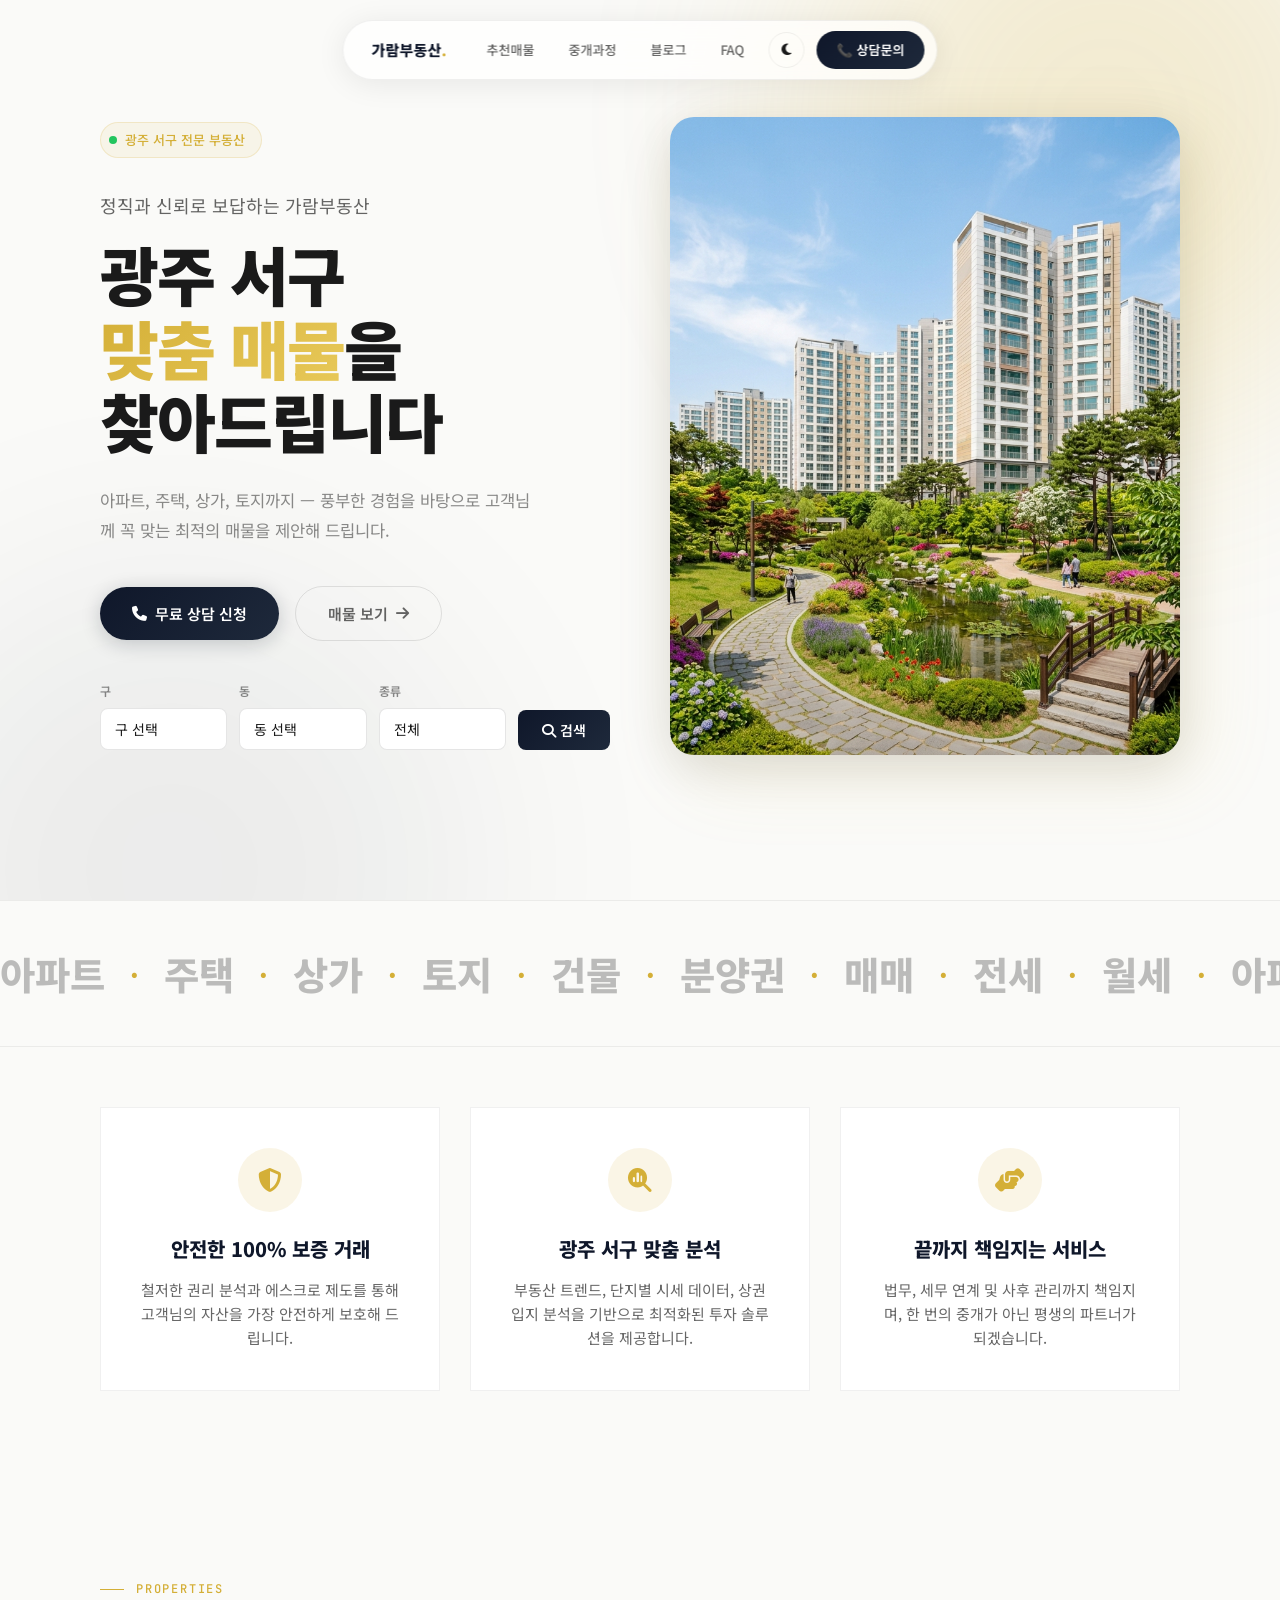
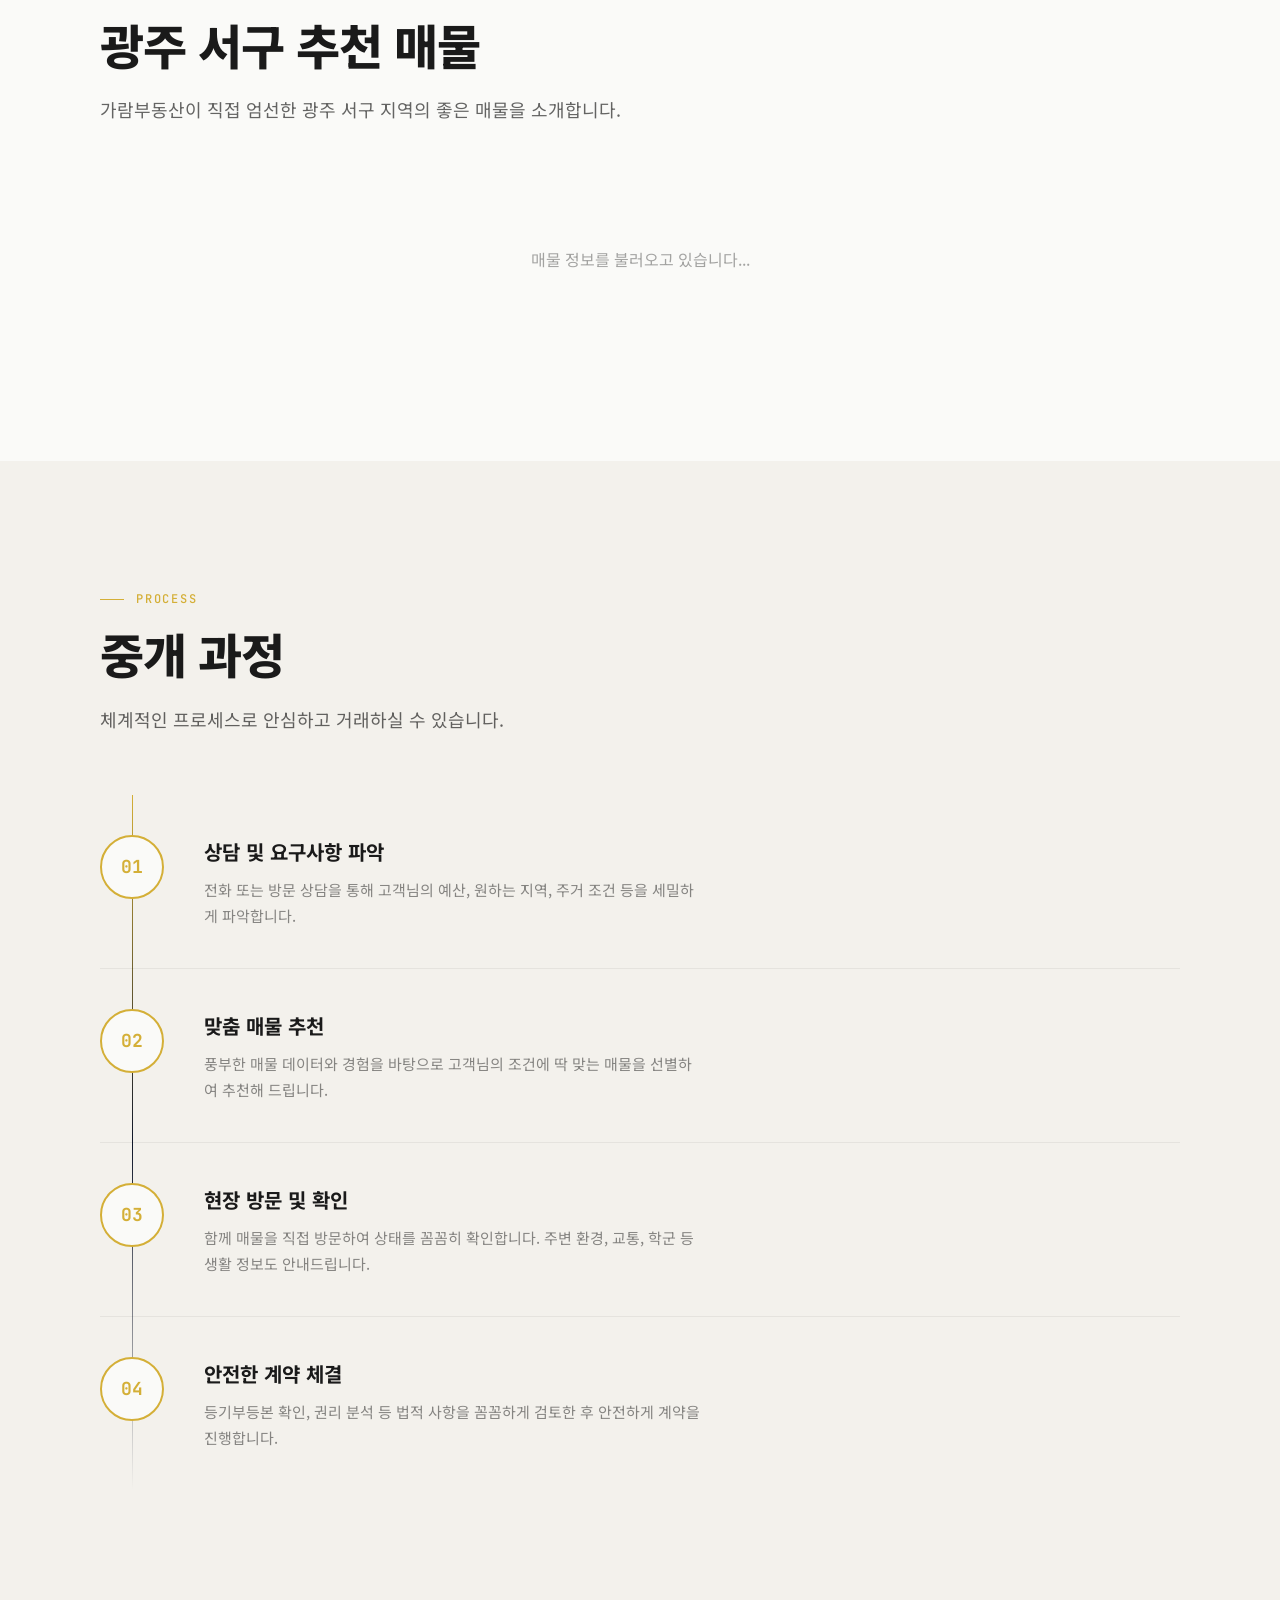
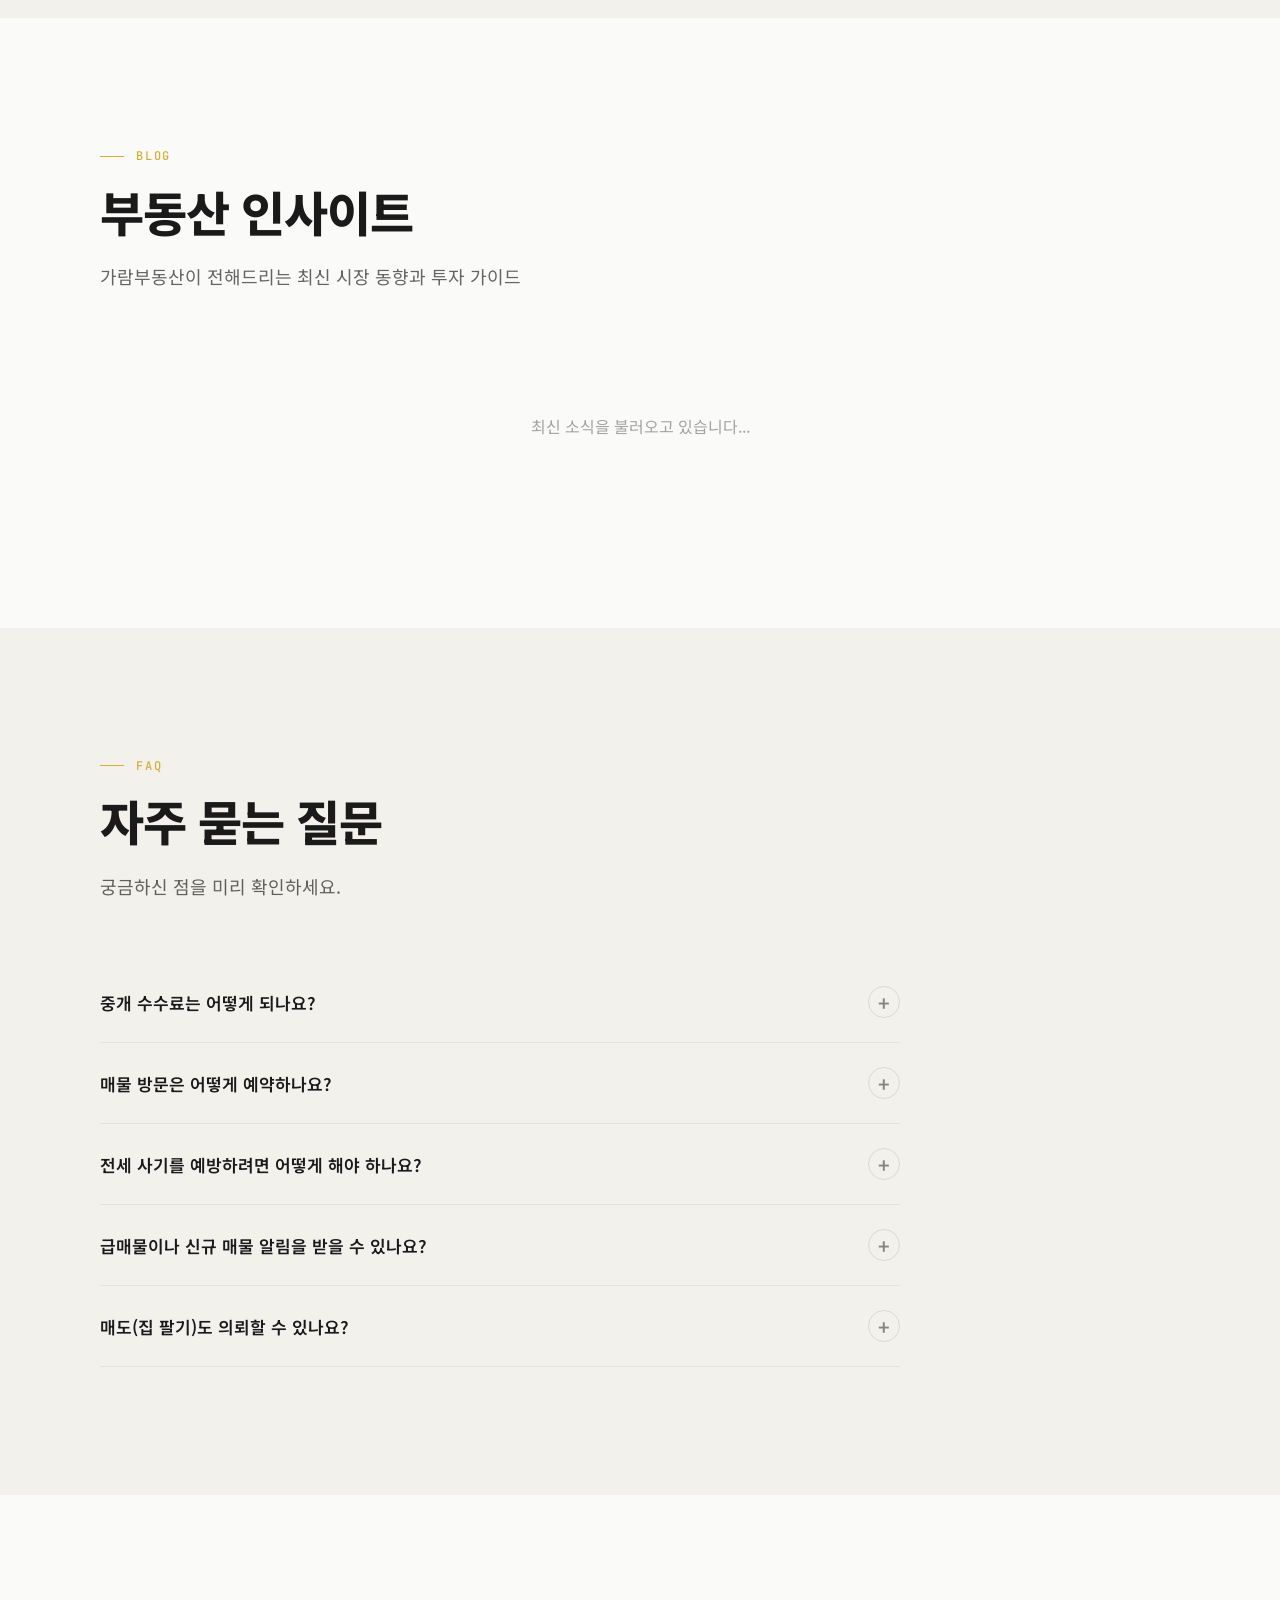
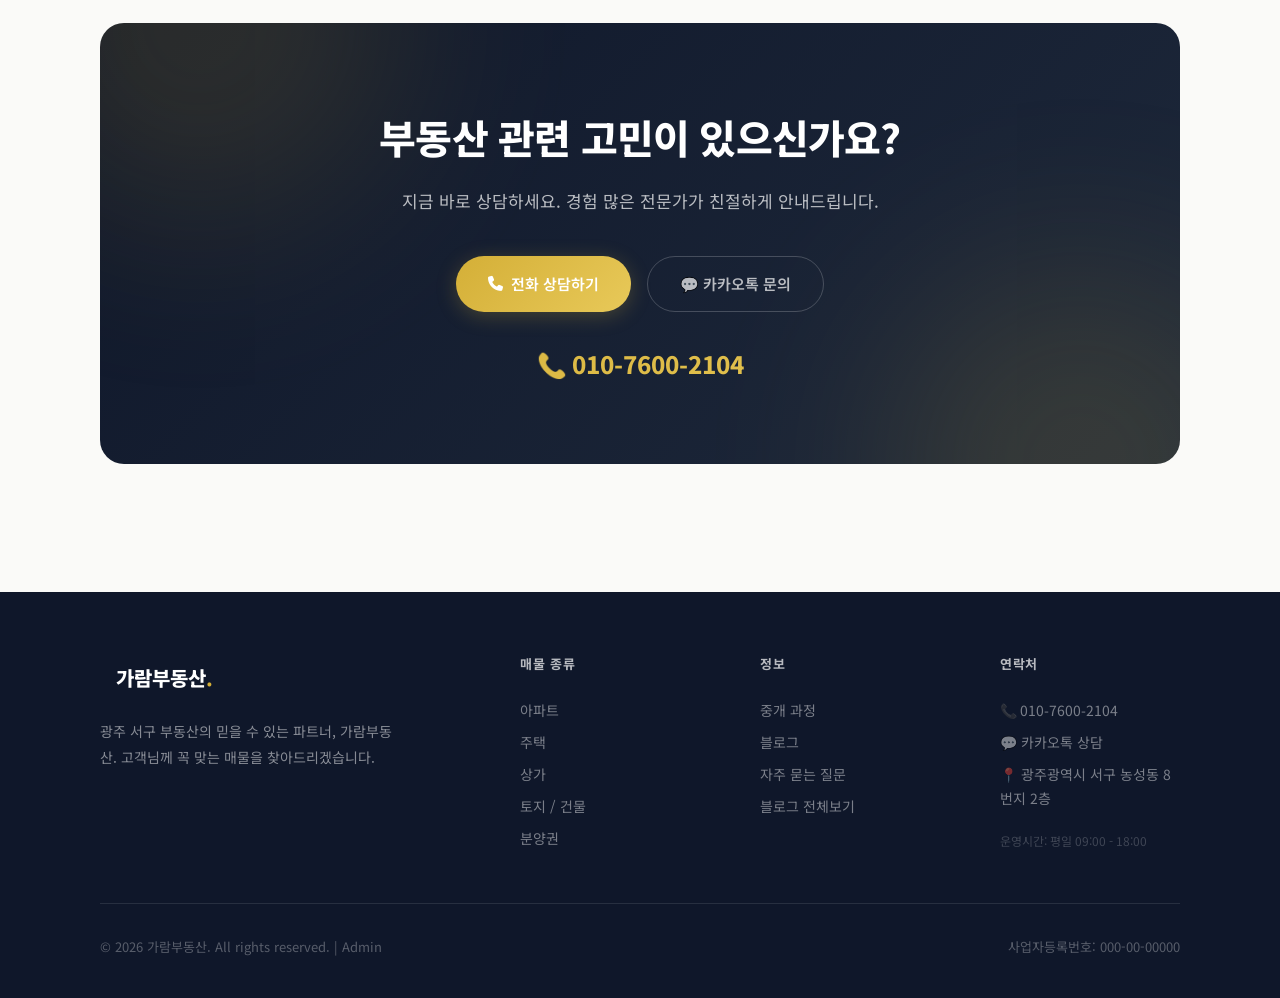
==== commit d1a22699: "Add dark/light mode toggle functionality" ====
--- a/index.html
+++ b/index.html
@@ -28,10 +28,15 @@
       <div class="nav-links">
         <a href="#featured" class="nav-link">추천매물</a>
         <a href="#process" class="nav-link">중개과정</a>
-        <a href="#blog-home" class="nav-link">블로그</a>
+        <a href="blog.html" class="nav-link">블로그</a>
         <a href="#faq" class="nav-link">FAQ</a>
       </div>
-      <a href="tel:010-7600-2104" class="nav-cta">📞 상담문의</a>
+      <div class="nav-actions" style="display: flex; align-items: center; gap: 8px;">
+        <button id="themeToggle" class="theme-toggle-btn" aria-label="테마 변경" style="width: 36px; height: 36px; display: flex; align-items: center; justify-content: center; border-radius: 50%; border: 1px solid var(--border-subtle); color: var(--text-primary); transition: var(--transition-fast);">
+          <i class="fa-solid fa-moon"></i>
+        </button>
+        <a href="tel:010-7600-2104" class="nav-cta">📞 상담문의</a>
+      </div>
       <button class="nav-mobile-toggle" id="mobileToggle" aria-label="메뉴 열기">
         <div class="hamburger"><span></span><span></span><span></span></div>
       </button>
@@ -41,9 +46,14 @@
   <!-- ====== Mobile Menu ====== -->
   <div class="mobile-menu" id="mobileMenu">
     <button class="mobile-close" id="mobileClose" aria-label="메뉴 닫기">✕</button>
+    <div class="mobile-theme-toggle" style="margin-bottom: 20px;">
+      <button id="mobileThemeToggle" class="btn btn-secondary" style="padding: 8px 20px;">
+        <i class="fa-solid fa-moon"></i> 테마 변경
+      </button>
+    </div>
     <a href="#featured" onclick="closeMobile()">추천매물</a>
     <a href="#process" onclick="closeMobile()">중개과정</a>
-    <a href="#blog-home" onclick="closeMobile()">블로그</a>
+    <a href="blog.html" onclick="closeMobile()">블로그</a>
     <a href="#faq" onclick="closeMobile()">FAQ</a>
     <a href="tel:010-7600-2104" onclick="closeMobile()" class="btn btn-primary" style="margin-top:16px;">📞 전화 상담</a>
   </div>
@@ -169,26 +179,35 @@
     </div>
   </div>
 
-  <!-- ====== Stats Bar ====== -->
-  <section class="stats-bar" id="stats">
-    <div class="container">
-      <div class="stats-grid">
-        <div class="stat-item reveal">
-          <div class="stat-number" data-target="10">0</div>
-          <div class="stat-label">년+ 전문 경력</div>
-        </div>
-        <div class="stat-item reveal reveal-delay-1">
-          <div class="stat-number" data-target="500">0</div>
-          <div class="stat-label">건+ 거래 완료</div>
-        </div>
-        <div class="stat-item reveal reveal-delay-2">
-          <div class="stat-number" data-target="99">0</div>
-          <div class="stat-label">% 고객 만족도</div>
-        </div>
-        <div class="stat-item reveal reveal-delay-3">
-          <div class="stat-number" data-target="24">0</div>
-          <div class="stat-label">시간 상담 가능</div>
-        </div>
+  <!-- ====== Core Values ====== -->
+  <section class="section" style="padding-top: 60px; padding-bottom: 60px;" id="core-values">
+    <div class="container">
+      <div style="display: grid; grid-template-columns: repeat(auto-fit, minmax(300px, 1fr)); gap: 30px;">
+        
+        <div class="reveal" style="background: var(--bg-card); padding: 40px; border-radius: var(--radius-2xl); border: 1px solid var(--border-subtle); box-shadow: var(--shadow-sm); text-align: center; transition: transform 0.3s;" onmouseover="this.style.transform='translateY(-5px)'" onmouseout="this.style.transform='translateY(0)'">
+          <div style="width: 64px; height: 64px; background: var(--accent-glow); color: var(--accent-primary); border-radius: 50%; display: flex; align-items: center; justify-content: center; font-size: 24px; margin: 0 auto 20px;">
+            <i class="fa-solid fa-shield-halved"></i>
+          </div>
+          <h3 style="font-size: 1.25rem; font-weight: 800; margin-bottom: 12px; color: var(--accent-navy);">안전한 100% 보증 거래</h3>
+          <p style="color: var(--text-secondary); font-size: 0.9375rem; line-height: 1.6;">철저한 권리 분석과 에스크로 제도를 통해 고객님의 자산을 가장 안전하게 보호해 드립니다.</p>
+        </div>
+
+        <div class="reveal reveal-delay-1" style="background: var(--bg-card); padding: 40px; border-radius: var(--radius-2xl); border: 1px solid var(--border-subtle); box-shadow: var(--shadow-sm); text-align: center; transition: transform 0.3s;" onmouseover="this.style.transform='translateY(-5px)'" onmouseout="this.style.transform='translateY(0)'">
+          <div style="width: 64px; height: 64px; background: var(--accent-glow); color: var(--accent-primary); border-radius: 50%; display: flex; align-items: center; justify-content: center; font-size: 24px; margin: 0 auto 20px;">
+            <i class="fa-solid fa-magnifying-glass-chart"></i>
+          </div>
+          <h3 style="font-size: 1.25rem; font-weight: 800; margin-bottom: 12px; color: var(--accent-navy);">광주 서구 맞춤 분석</h3>
+          <p style="color: var(--text-secondary); font-size: 0.9375rem; line-height: 1.6;">부동산 트렌드, 단지별 시세 데이터, 상권 입지 분석을 기반으로 최적화된 투자 솔루션을 제공합니다.</p>
+        </div>
+
+        <div class="reveal reveal-delay-2" style="background: var(--bg-card); padding: 40px; border-radius: var(--radius-2xl); border: 1px solid var(--border-subtle); box-shadow: var(--shadow-sm); text-align: center; transition: transform 0.3s;" onmouseover="this.style.transform='translateY(-5px)'" onmouseout="this.style.transform='translateY(0)'">
+          <div style="width: 64px; height: 64px; background: var(--accent-glow); color: var(--accent-primary); border-radius: 50%; display: flex; align-items: center; justify-content: center; font-size: 24px; margin: 0 auto 20px;">
+            <i class="fa-solid fa-handshake-angle"></i>
+          </div>
+          <h3 style="font-size: 1.25rem; font-weight: 800; margin-bottom: 12px; color: var(--accent-navy);">끝까지 책임지는 서비스</h3>
+          <p style="color: var(--text-secondary); font-size: 0.9375rem; line-height: 1.6;">법무, 세무 연계 및 사후 관리까지 책임지며, 한 번의 중개가 아닌 평생의 파트너가 되겠습니다.</p>
+        </div>
+
       </div>
     </div>
   </section>
@@ -485,8 +504,8 @@
 
     // Property Data
     const staticProperties = [];
+
     let allProperties = [];
-
     const grid = document.getElementById('property-grid');
 
     async function loadAllContent() {
--- a/style.css
+++ b/style.css
@@ -62,6 +62,32 @@
   --shadow-card-hover: 0 8px 40px rgba(0, 0, 0, 0.1);
   --shadow-elevated: 0 12px 48px rgba(0, 0, 0, 0.12);
   --shadow-glow: 0 0 40px rgba(212, 175, 55, 0.15);
+
+  /* Theme Transitions */
+  --transition-theme: background-color 0.3s ease, color 0.3s ease, border-color 0.3s ease, box-shadow 0.3s ease;
+}
+
+/* --- Dark Theme Overrides --- */
+body.dark-theme {
+  --bg-primary: #0F172A;
+  --bg-secondary: #1E293B;
+  --bg-tertiary: #334155;
+  --bg-card: #1E293B;
+  --bg-card-hover: #1E293B;
+  --bg-glass: rgba(15, 23, 42, 0.75);
+  --bg-glass-hover: rgba(15, 23, 42, 0.9);
+  
+  --text-primary: #F8FAFC;
+  --text-secondary: rgba(248, 250, 252, 0.7);
+  --text-tertiary: rgba(248, 250, 252, 0.5);
+  --text-muted: rgba(248, 250, 252, 0.3);
+  
+  --border-subtle: rgba(255, 255, 255, 0.1);
+  --border-light: rgba(255, 255, 255, 0.15);
+  --border-accent: rgba(212, 175, 55, 0.4);
+  
+  --shadow-card: 0 4px 20px rgba(0, 0, 0, 0.3);
+  --shadow-card-hover: 0 10px 40px rgba(0, 0, 0, 0.4);
 }
 
 /* --- Reset & Base --- */
@@ -84,6 +110,12 @@
   line-height: 1.7;
   overflow-x: hidden;
   font-weight: 400;
+  transition: var(--transition-theme);
+}
+
+/* Apply theme transition to common elements */
+.navbar-inner, .card, .btn, .footer, section, div, p, h1, h2, h3, h4, span, i, input, select, textarea {
+  transition: var(--transition-theme);
 }
 
 body.modal-open {
